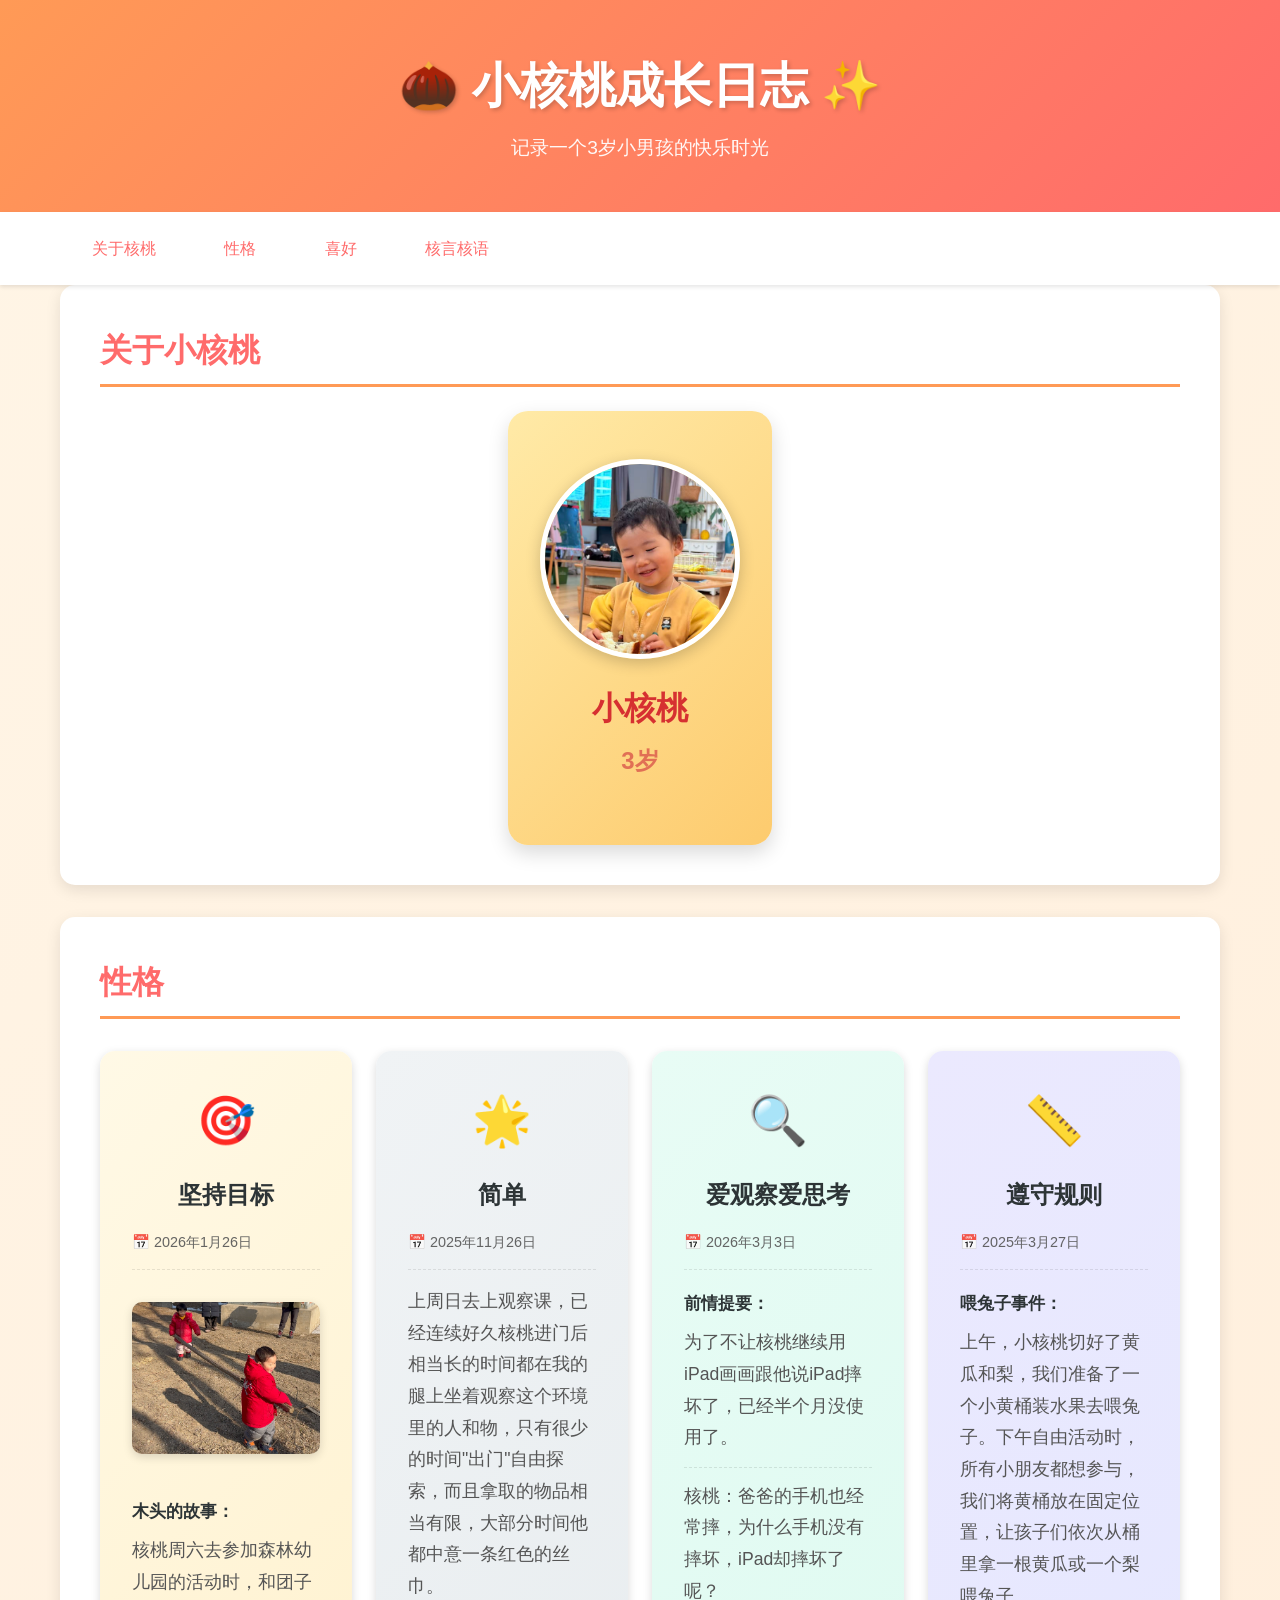
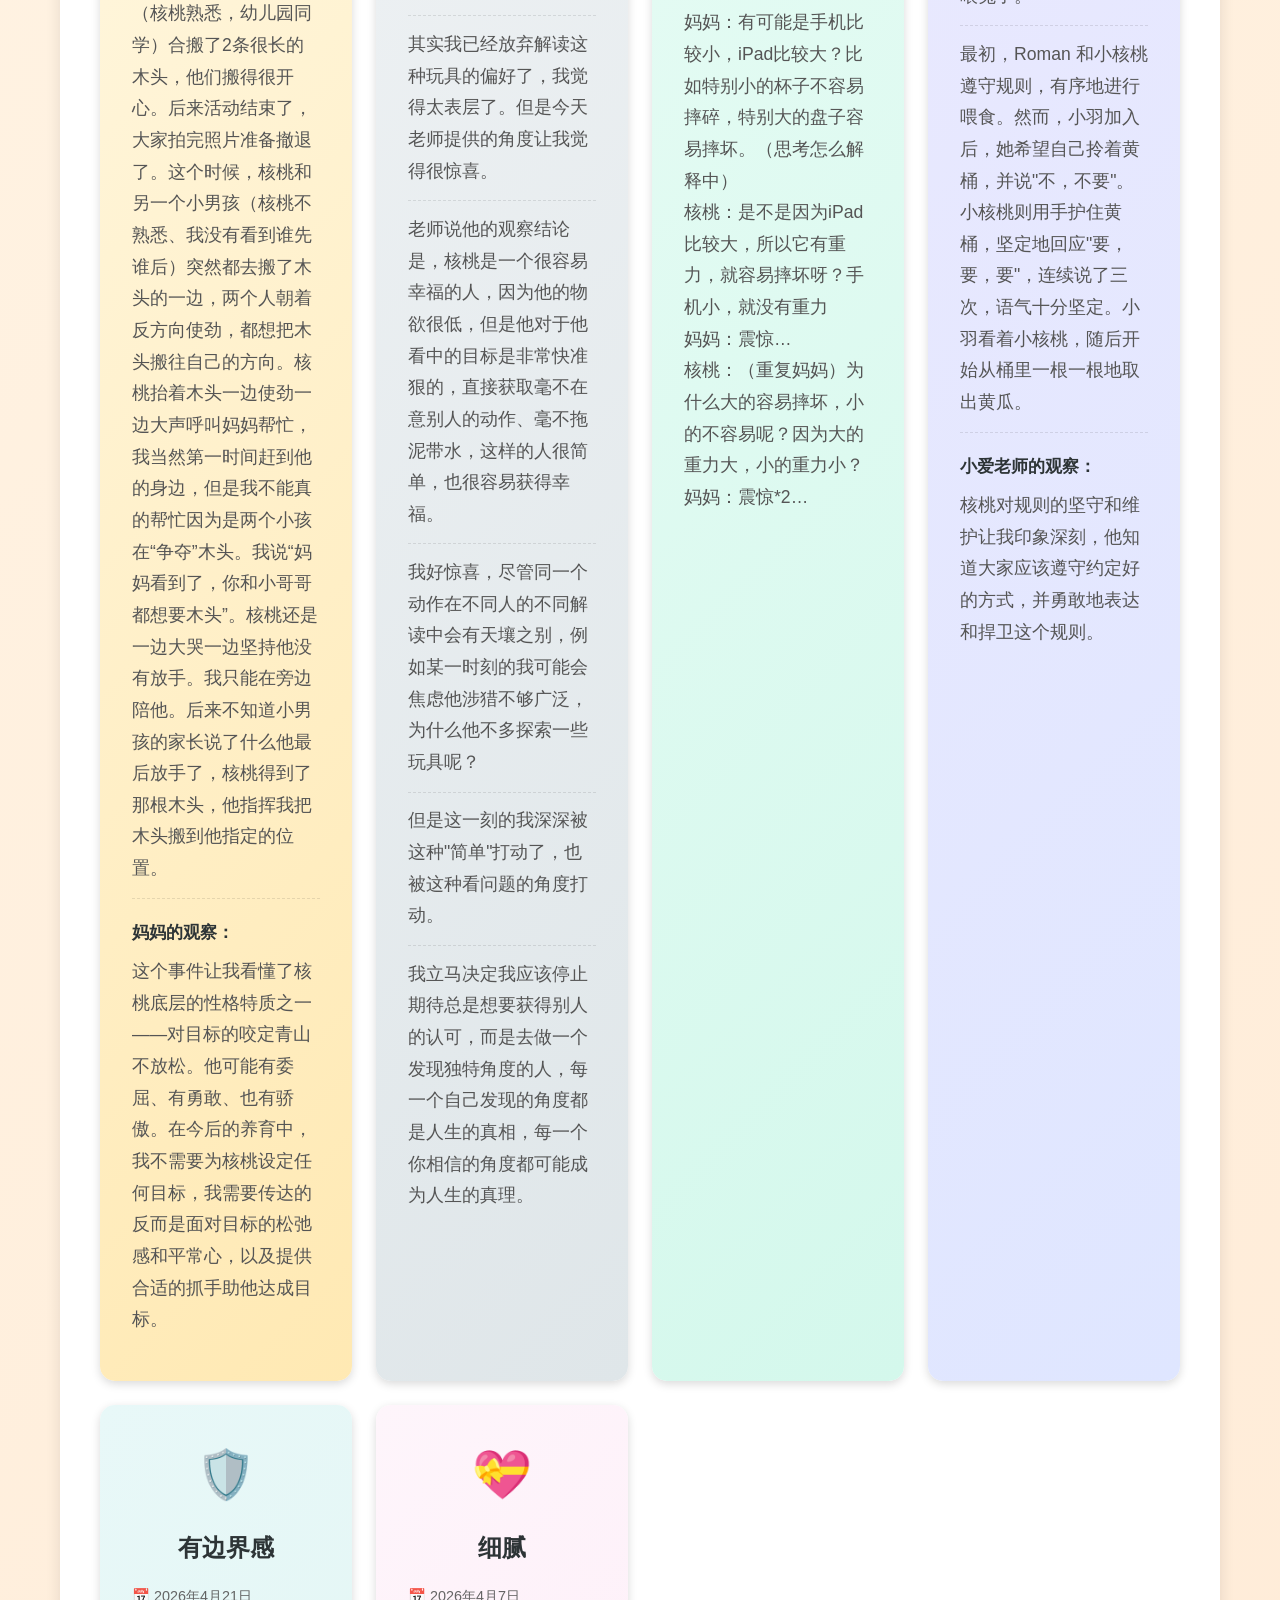
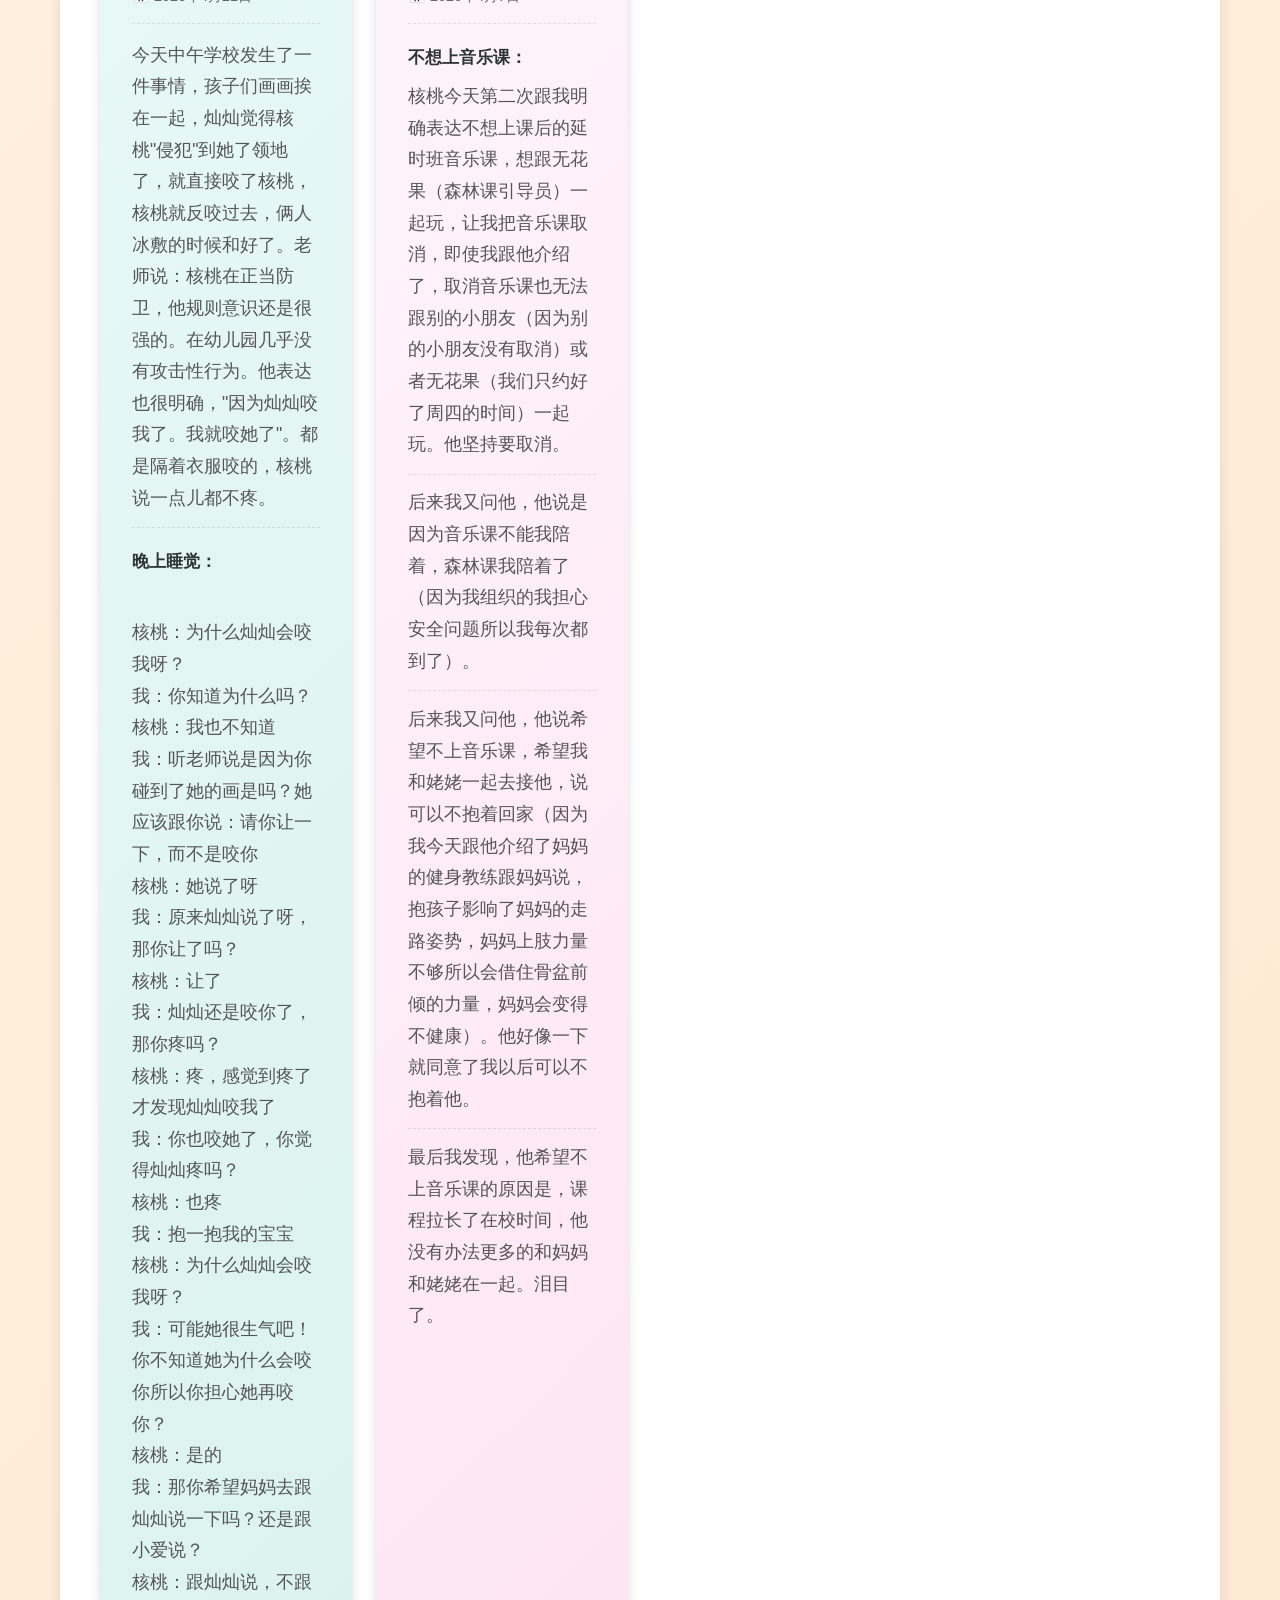
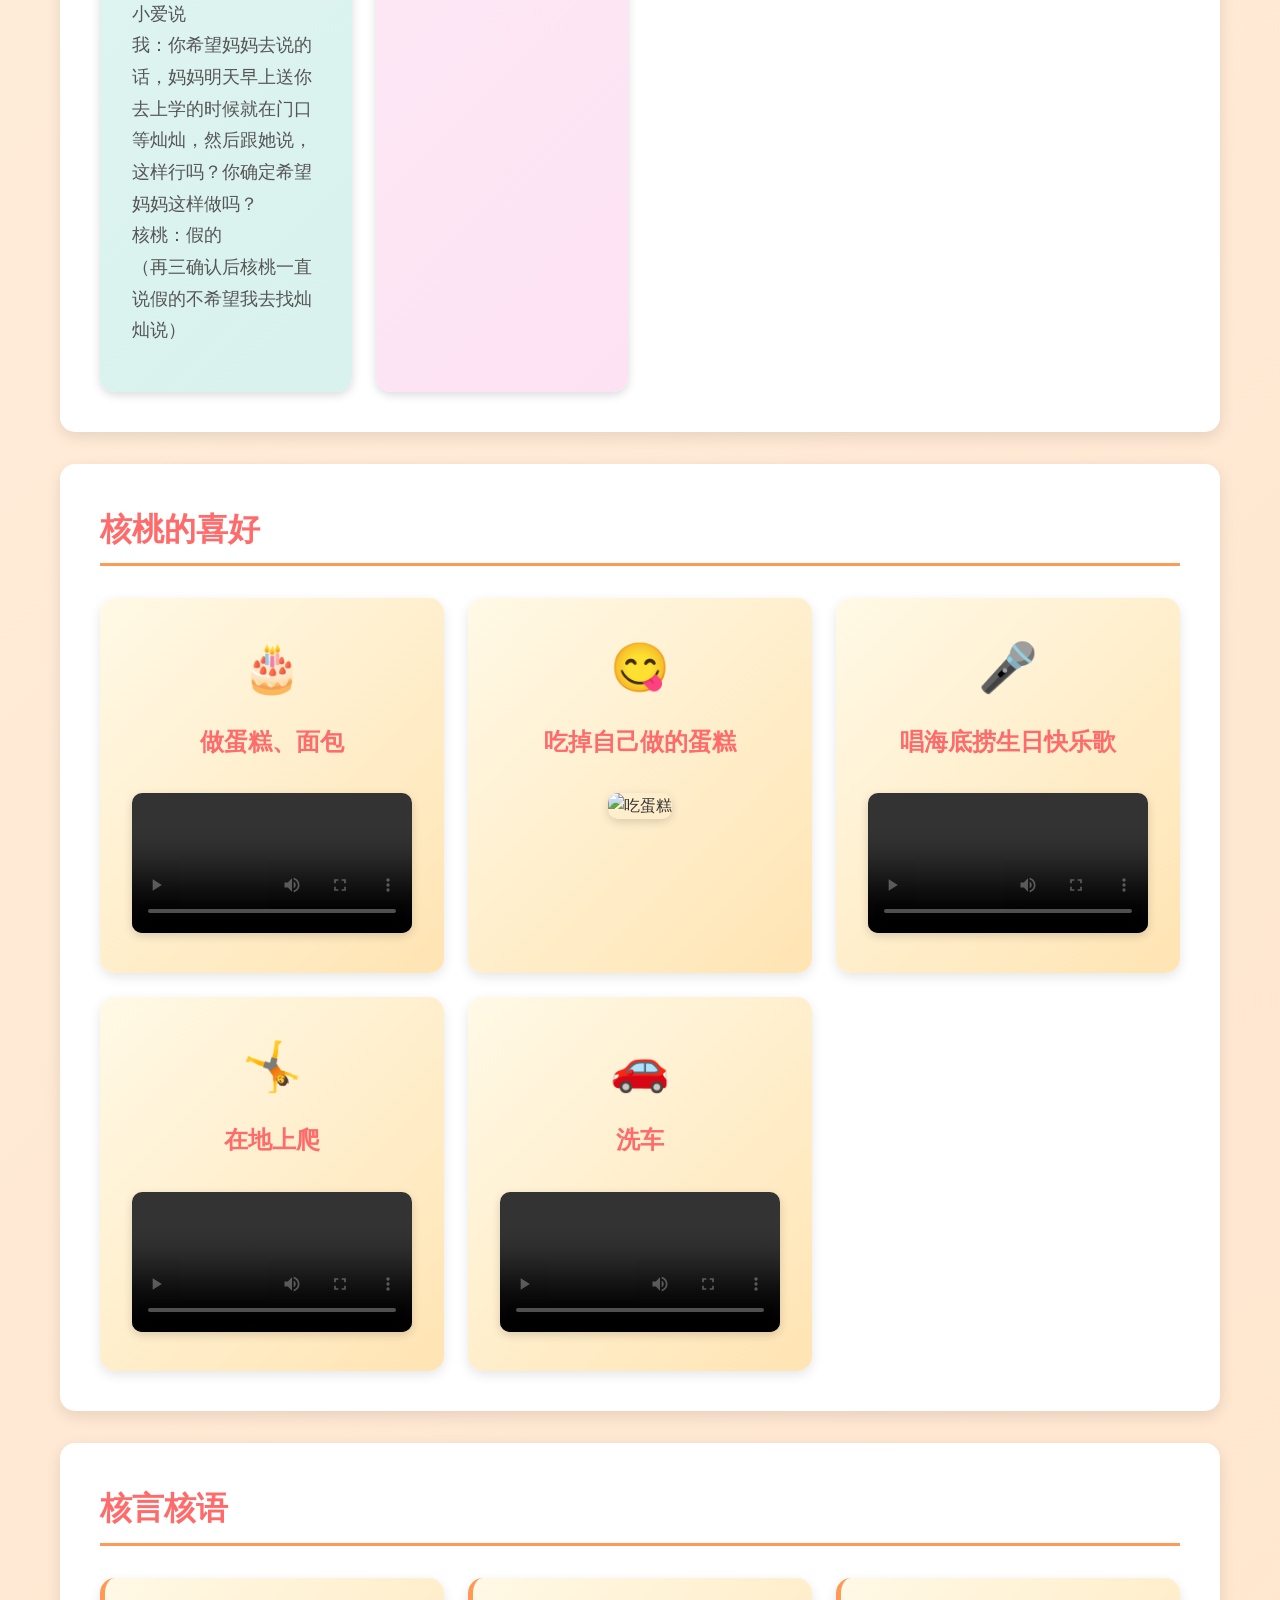
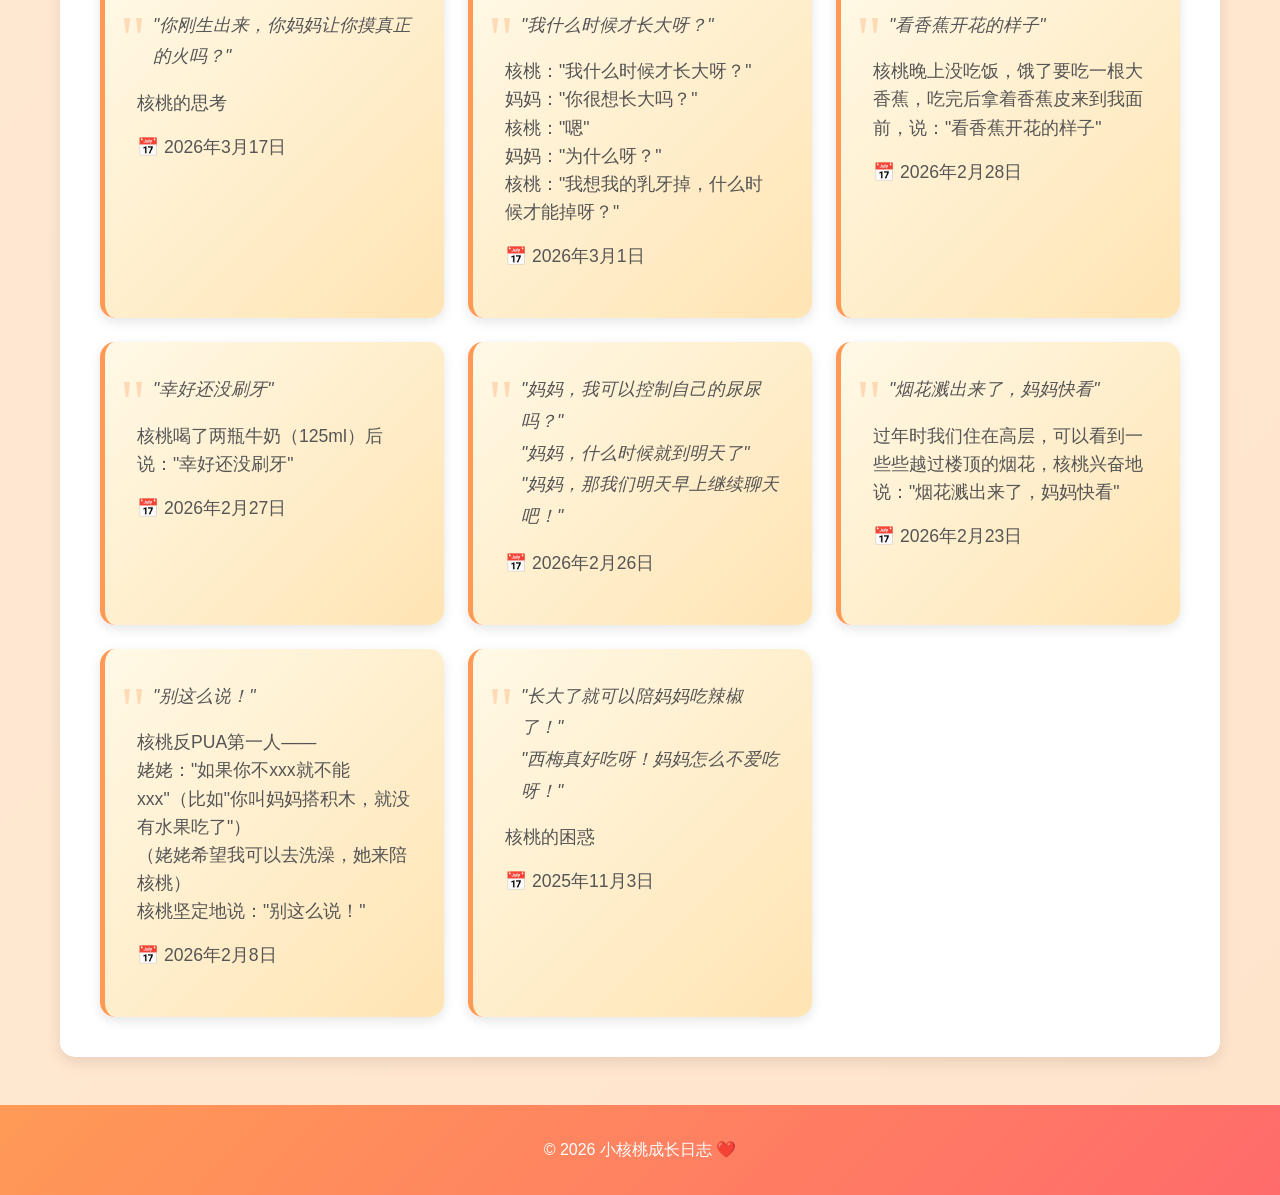
==== index.html @ 4199c045 "Revert "update" This reverts commit 2a41597402c0b8335af28298130d7ca4b95fa1ff." ====
<!DOCTYPE html>
<html lang="zh-CN">
<head>
    <meta charset="UTF-8">
    <meta name="viewport" content="width=device-width, initial-scale=1.0">
    <title>小核桃成长日志</title>
    <link rel="stylesheet" href="style.css">
</head>
<body>
    <header>
        <div class="container">
            <h1>🌰 小核桃成长日志 ✨</h1>
            <p class="subtitle">记录一个3岁小男孩的快乐时光</p>
        </div>
    </header>

    <nav>
        <div class="container">
            <a href="#intro">关于核桃</a>
            <a href="#personality">性格</a>
            <a href="#preferences">喜好</a>
            <a href="#quotes">核言核语</a>
        </div>
    </nav>

    <main class="container">
        <section id="intro" class="section">
            <h2>关于小核桃</h2>
            <div class="intro-content">
                <div class="profile-card">
                    <img src="image/relax.jpg" alt="小核桃" class="profile-photo">
                    <h3>小核桃</h3>
                    <p class="age">3岁</p>
                    <p class="description"><!-- 在这里添加小核桃的介绍 --></p>
                </div>
            </div>
        </section>

        <section id="personality" class="section">
            <h2>性格</h2>
            <div class="grid">
                <div class="card card-goal">
                    <div class="card-icon">🎯</div>
                    <h3>坚持目标</h3>
                    <p class="date">📅 2026年1月26日</p>
                    <img src="image/moving_wood.jpg" alt="搬木头" class="card-photo">
                    <p><strong>木头的故事：</strong>核桃周六去参加森林幼儿园的活动时，和团子（核桃熟悉，幼儿园同学）合搬了2条很长的木头，他们搬得很开心。后来活动结束了，大家拍完照片准备撤退了。这个时候，核桃和另一个小男孩（核桃不熟悉、我没有看到谁先谁后）突然都去搬了木头的一边，两个人朝着反方向使劲，都想把木头搬往自己的方向。核桃抬着木头一边使劲一边大声呼叫妈妈帮忙，我当然第一时间赶到他的身边，但是我不能真的帮忙因为是两个小孩在“争夺”木头。我说“妈妈看到了，你和小哥哥都想要木头”。核桃还是一边大哭一边坚持他没有放手。我只能在旁边陪他。后来不知道小男孩的家长说了什么他最后放手了，核桃得到了那根木头，他指挥我把木头搬到他指定的位置。</p>
                    <p><strong>妈妈的观察：</strong>这个事件让我看懂了核桃底层的性格特质之一——对目标的咬定青山不放松。他可能有委屈、有勇敢、也有骄傲。在今后的养育中，我不需要为核桃设定任何目标，我需要传达的反而是面对目标的松弛感和平常心，以及提供合适的抓手助他达成目标。</p>
                </div>
                <div class="card card-simple">
                    <div class="card-icon">🌟</div>
                    <h3>简单</h3>
                    <p class="date">📅 2025年11月26日</p>
                    <p>上周日去上观察课，已经连续好久核桃进门后相当长的时间都在我的腿上坐着观察这个环境里的人和物，只有很少的时间"出门"自由探索，而且拿取的物品相当有限，大部分时间他都中意一条红色的丝巾。</p>
                    <p>其实我已经放弃解读这种玩具的偏好了，我觉得太表层了。但是今天老师提供的角度让我觉得很惊喜。</p>
                    <p>老师说他的观察结论是，核桃是一个很容易幸福的人，因为他的物欲很低，但是他对于他看中的目标是非常快准狠的，直接获取毫不在意别人的动作、毫不拖泥带水，这样的人很简单，也很容易获得幸福。</p>
                    <p>我好惊喜，尽管同一个动作在不同人的不同解读中会有天壤之别，例如某一时刻的我可能会焦虑他涉猎不够广泛，为什么他不多探索一些玩具呢？</p>
                    <p>但是这一刻的我深深被这种"简单"打动了，也被这种看问题的角度打动。</p>
                    <p>我立马决定我应该停止期待总是想要获得别人的认可，而是去做一个发现独特角度的人，每一个自己发现的角度都是人生的真相，每一个你相信的角度都可能成为人生的真理。</p>
                </div>
                <div class="card card-observe">
                    <div class="card-icon">🔍</div>
                    <h3>爱观察爱思考</h3>
                    <p class="date">📅 2026年3月3日</p>
                    <p><strong>前情提要：</strong>为了不让核桃继续用iPad画画跟他说iPad摔坏了，已经半个月没使用了。</p>
                    <p>核桃：爸爸的手机也经常摔，为什么手机没有摔坏，iPad却摔坏了呢？<br>
                    妈妈：有可能是手机比较小，iPad比较大？比如特别小的杯子不容易摔碎，特别大的盘子容易摔坏。（思考怎么解释中）<br>
                    核桃：是不是因为iPad比较大，所以它有重力，就容易摔坏呀？手机小，就没有重力<br>
                    妈妈：震惊…<br>
                    核桃：（重复妈妈）为什么大的容易摔坏，小的不容易呢？因为大的重力大，小的重力小？<br>
                    妈妈：震惊*2…</p>
                </div>
                <div class="card card-rules">
                    <div class="card-icon">📏</div>
                    <h3>遵守规则</h3>
                    <p class="date">📅 2025年3月27日</p>
                    <p><strong>喂兔子事件：</strong>上午，小核桃切好了黄瓜和梨，我们准备了一个小黄桶装水果去喂兔子。下午自由活动时，所有小朋友都想参与，我们将黄桶放在固定位置，让孩子们依次从桶里拿一根黄瓜或一个梨喂兔子。</p>
                    <p>最初，Roman 和小核桃遵守规则，有序地进行喂食。然而，小羽加入后，她希望自己拎着黄桶，并说"不，不要"。小核桃则用手护住黄桶，坚定地回应"要，要，要"，连续说了三次，语气十分坚定。小羽看着小核桃，随后开始从桶里一根一根地取出黄瓜。</p>
                    <p><strong>小爱老师的观察：</strong>核桃对规则的坚守和维护让我印象深刻，他知道大家应该遵守约定好的方式，并勇敢地表达和捍卫这个规则。</p>
                </div>
                <div class="card card-boundary">
                    <div class="card-icon">🛡️</div>
                    <h3>有边界感</h3>
                    <p class="date">📅 2026年4月21日</p>
                    <p>今天中午学校发生了一件事情，孩子们画画挨在一起，灿灿觉得核桃"侵犯"到她了领地了，就直接咬了核桃，核桃就反咬过去，俩人冰敷的时候和好了。老师说：核桃在正当防卫，他规则意识还是很强的。在幼儿园几乎没有攻击性行为。他表达也很明确，"因为灿灿咬我了。我就咬她了"。都是隔着衣服咬的，核桃说一点儿都不疼。</p>
                    <p><strong>晚上睡觉：</strong><br>
                    核桃：为什么灿灿会咬我呀？<br>
                    我：你知道为什么吗？<br>
                    核桃：我也不知道<br>
                    我：听老师说是因为你碰到了她的画是吗？她应该跟你说：请你让一下，而不是咬你<br>
                    核桃：她说了呀<br>
                    我：原来灿灿说了呀，那你让了吗？<br>
                    核桃：让了<br>
                    我：灿灿还是咬你了，那你疼吗？<br>
                    核桃：疼，感觉到疼了才发现灿灿咬我了<br>
                    我：你也咬她了，你觉得灿灿疼吗？<br>
                    核桃：也疼<br>
                    我：抱一抱我的宝宝<br>
                    核桃：为什么灿灿会咬我呀？<br>
                    我：可能她很生气吧！你不知道她为什么会咬你所以你担心她再咬你？<br>
                    核桃：是的<br>
                    我：那你希望妈妈去跟灿灿说一下吗？还是跟小爱说？<br>
                    核桃：跟灿灿说，不跟小爱说<br>
                    我：你希望妈妈去说的话，妈妈明天早上送你去上学的时候就在门口等灿灿，然后跟她说，这样行吗？你确定希望妈妈这样做吗？<br>
                    核桃：假的<br>
                    （再三确认后核桃一直说假的不希望我去找灿灿说）</p>
                </div>
                <div class="card card-delicate">
                    <div class="card-icon">💝</div>
                    <h3>细腻</h3>
                    <p class="date">📅 2026年4月7日</p>
                    <p><strong>不想上音乐课：</strong>核桃今天第二次跟我明确表达不想上课后的延时班音乐课，想跟无花果（森林课引导员）一起玩，让我把音乐课取消，即使我跟他介绍了，取消音乐课也无法跟别的小朋友（因为别的小朋友没有取消）或者无花果（我们只约好了周四的时间）一起玩。他坚持要取消。</p>
                    <p>后来我又问他，他说是因为音乐课不能我陪着，森林课我陪着了（因为我组织的我担心安全问题所以我每次都到了）。</p>
                    <p>后来我又问他，他说希望不上音乐课，希望我和姥姥一起去接他，说可以不抱着回家（因为我今天跟他介绍了妈妈的健身教练跟妈妈说，抱孩子影响了妈妈的走路姿势，妈妈上肢力量不够所以会借住骨盆前倾的力量，妈妈会变得不健康）。他好像一下就同意了我以后可以不抱着他。</p>
                    <p>最后我发现，他希望不上音乐课的原因是，课程拉长了在校时间，他没有办法更多的和妈妈和姥姥在一起。泪目了。</p>
                </div>
                <!-- 在这里继续添加更多性格特质卡片 -->
            </div>
        </section>

        <section id="preferences" class="section">
            <h2>核桃的喜好</h2>
            <div class="preferences-grid">
                <div class="preference-card">
                    <div class="preference-icon">🎂</div>
                    <h3>做蛋糕、面包</h3>
                    <video controls class="preference-video">
                        <source src="image/cake_2.mp4" type="video/mp4">
                        您的浏览器不支持视频播放。
                    </video>
                </div>
                <div class="preference-card">
                    <div class="preference-icon">😋</div>
                    <h3>吃掉自己做的蛋糕</h3>
                    <img src="image/cake_1.jpg" alt="吃蛋糕" class="preference-image">
                </div>
                <div class="preference-card">
                    <div class="preference-icon">🎤</div>
                    <h3>唱海底捞生日快乐歌</h3>
                    <video controls class="preference-video">
                        <source src="image/sing.mp4" type="video/mp4">
                        您的浏览器不支持视频播放。
                    </video>
                </div>
                <div class="preference-card">
                    <div class="preference-icon">🤸</div>
                    <h3>在地上爬</h3>
                    <video controls class="preference-video">
                        <source src="image/pa.mp4" type="video/mp4">
                        您的浏览器不支持视频播放。
                    </video>
                </div>
                <div class="preference-card">
                    <div class="preference-icon">🚗</div>
                    <h3>洗车</h3>
                    <video controls class="preference-video">
                        <source src="image/wash_car.mp4" type="video/mp4">
                        您的浏览器不支持视频播放。
                    </video>
                </div>
                <!-- 在这里继续添加更多喜好 -->
            </div>
        </section>

        <section id="quotes" class="section">
            <h2>核言核语</h2>
            <div class="quotes-container">
                <div class="quote-card">
                    <p class="quote-text">"你刚生出来，你妈妈让你摸真正的火吗？"</p>
                    <p class="quote-context">核桃的思考</p>
                    <p class="quote-date">📅 2026年3月17日</p>
                </div>
                <div class="quote-card">
                    <p class="quote-text">"我什么时候才长大呀？"</p>
                    <p class="quote-context">
                    核桃："我什么时候才长大呀？"<br>
                    妈妈："你很想长大吗？"<br>
                    核桃："嗯"<br>
                    妈妈："为什么呀？"<br>
                    核桃："我想我的乳牙掉，什么时候才能掉呀？"</p>
                    <p class="quote-date">📅 2026年3月1日</p>
                </div>
                <div class="quote-card">
                    <p class="quote-text">"看香蕉开花的样子"</p>
                    <p class="quote-context">核桃晚上没吃饭，饿了要吃一根大香蕉，吃完后拿着香蕉皮来到我面前，说："看香蕉开花的样子"</p>
                    <p class="quote-date">📅 2026年2月28日</p>
                </div>
                <div class="quote-card">
                    <p class="quote-text">"幸好还没刷牙"</p>
                    <p class="quote-context">核桃喝了两瓶牛奶（125ml）后说："幸好还没刷牙"</p>
                    <p class="quote-date">📅 2026年2月27日</p>
                </div>
                <div class="quote-card">
                    <p class="quote-text">"妈妈，我可以控制自己的尿尿吗？"<br>
                    "妈妈，什么时候就到明天了"<br>
                    "妈妈，那我们明天早上继续聊天吧！"</p>
                    <p class="quote-date">📅 2026年2月26日</p>
                </div>
                <div class="quote-card">
                    <p class="quote-text">"烟花溅出来了，妈妈快看"</p>
                    <p class="quote-context">过年时我们住在高层，可以看到一些些越过楼顶的烟花，核桃兴奋地说："烟花溅出来了，妈妈快看"</p>
                    <p class="quote-date">📅 2026年2月23日</p>
                </div>
                <div class="quote-card">
                    <p class="quote-text">"别这么说！"</p>
                    <p class="quote-context">核桃反PUA第一人——<br>
                    姥姥："如果你不xxx就不能xxx"（比如"你叫妈妈搭积木，就没有水果吃了"）<br>
                    （姥姥希望我可以去洗澡，她来陪核桃）<br>
                    核桃坚定地说："别这么说！"</p>
                    <p class="quote-date">📅 2026年2月8日</p>
                </div>
                <div class="quote-card">
                    <p class="quote-text">"长大了就可以陪妈妈吃辣椒了！"<br>
                    "西梅真好吃呀！妈妈怎么不爱吃呀！"</p>
                    <p class="quote-context">核桃的困惑</p>
                    <p class="quote-date">📅 2025年11月3日</p>
                </div>
                <!-- 在这里继续添加更多语录 -->
            </div>
        </section>
    </main>

    <footer>
        <div class="container">
            <p>&copy; 2026 小核桃成长日志 ❤️</p>
        </div>
    </footer>
</body>
</html>
---- style.css ----
* {
    margin: 0;
    padding: 0;
    box-sizing: border-box;
}

body {
    font-family: 'Segoe UI', Tahoma, Geneva, Verdana, sans-serif, 'Microsoft YaHei', 'SimHei';
    line-height: 1.6;
    color: #333;
    background: linear-gradient(135deg, #fff5e6 0%, #ffe4cc 100%);
    min-height: 100vh;
}

.container {
    max-width: 1200px;
    margin: 0 auto;
    padding: 0 20px;
}

/* Header */
header {
    background: linear-gradient(135deg, #ff9a56 0%, #ff6b6b 100%);
    color: white;
    padding: 3rem 0;
    text-align: center;
    box-shadow: 0 4px 6px rgba(0, 0, 0, 0.1);
}

header h1 {
    font-size: 3rem;
    margin-bottom: 0.5rem;
    text-shadow: 2px 2px 4px rgba(0, 0, 0, 0.2);
}

.subtitle {
    font-size: 1.2rem;
    opacity: 0.95;
}

/* Navigation */
nav {
    background: white;
    padding: 1rem 0;
    box-shadow: 0 2px 4px rgba(0, 0, 0, 0.1);
    position: sticky;
    top: 0;
    z-index: 100;
}

nav a {
    color: #ff6b6b;
    text-decoration: none;
    padding: 0.5rem 1.5rem;
    margin: 0 0.5rem;
    border-radius: 20px;
    transition: all 0.3s ease;
    display: inline-block;
    font-weight: 500;
}

nav a:hover {
    background: #ff6b6b;
    color: white;
    transform: translateY(-2px);
}

/* Main Content */
main {
    margin: 3rem auto;
}

.section {
    background: white;
    padding: 2.5rem;
    margin-bottom: 2rem;
    border-radius: 15px;
    box-shadow: 0 5px 15px rgba(0, 0, 0, 0.1);
    animation: fadeIn 0.6s ease-in;
}

@keyframes fadeIn {
    from {
        opacity: 0;
        transform: translateY(20px);
    }
    to {
        opacity: 1;
        transform: translateY(0);
    }
}

.section h2 {
    color: #ff6b6b;
    font-size: 2rem;
    margin-bottom: 1.5rem;
    padding-bottom: 0.5rem;
    border-bottom: 3px solid #ff9a56;
}

.section p {
    font-size: 1.1rem;
    margin-bottom: 1rem;
    color: #555;
}

/* Profile Card */
.intro-content {
    display: flex;
    justify-content: center;
    margin-top: 1rem;
}

.profile-card {
    background: linear-gradient(135deg, #ffeaa7 0%, #fdcb6e 100%);
    padding: 3rem 2rem;
    border-radius: 20px;
    text-align: center;
    max-width: 500px;
    box-shadow: 0 8px 20px rgba(0, 0, 0, 0.15);
}

.profile-photo {
    width: 200px;
    height: 200px;
    border-radius: 50%;
    object-fit: cover;
    margin: 0 auto 1.5rem;
    display: block;
    border: 5px solid white;
    box-shadow: 0 4px 15px rgba(0, 0, 0, 0.2);
}

.profile-emoji {
    font-size: 5rem;
    margin-bottom: 1rem;
    animation: bounce 2s infinite;
}

@keyframes bounce {
    0%, 100% { transform: translateY(0); }
    50% { transform: translateY(-10px); }
}

.profile-card h3 {
    font-size: 2rem;
    color: #d63031;
    margin-bottom: 0.5rem;
}

.profile-card .age {
    font-size: 1.5rem;
    color: #e17055;
    font-weight: bold;
    margin-bottom: 1rem;
}

.profile-card .description {
    color: #2d3436;
    font-size: 1.1rem;
    line-height: 1.8;
}

/* Grid Layout */
.grid {
    display: grid;
    grid-template-columns: repeat(auto-fit, minmax(250px, 1fr));
    gap: 1.5rem;
    margin-top: 2rem;
}

.card {
    color: #2d3436;
    padding: 2rem;
    border-radius: 15px;
    transition: transform 0.3s ease, box-shadow 0.3s ease;
    box-shadow: 0 3px 10px rgba(0, 0, 0, 0.15);
    text-align: center;
}

/* 不同特质的淡色背景 */
.card-goal {
    background: linear-gradient(135deg, #fff9e6 0%, #ffe9b3 100%);
}

.card-simple {
    background: linear-gradient(135deg, #f0f3f5 0%, #dfe6e9 100%);
}

.card-delicate {
    background: linear-gradient(135deg, #fef5fb 0%, #fde2f3 100%);
}

.card-rules {
    background: linear-gradient(135deg, #ebe9fe 0%, #dfe6ff 100%);
}

.card-observe {
    background: linear-gradient(135deg, #e8fcf5 0%, #d4f8ec 100%);
}

.card-boundary {
    background: linear-gradient(135deg, #e8f8f8 0%, #d9f2ed 100%);
}

.card:hover {
    transform: translateY(-5px) scale(1.02);
    box-shadow: 0 8px 20px rgba(0, 0, 0, 0.2);
}

.card-icon {
    font-size: 3rem;
    margin-bottom: 1rem;
}

.card h3 {
    font-size: 1.5rem;
    margin-bottom: 1rem;
}

.card .date {
    font-size: 0.9rem;
    opacity: 0.9;
    margin-bottom: 1rem;
    font-weight: 500;
}

.card-photo {
    width: 100%;
    border-radius: 10px;
    margin: 1rem 0;
    box-shadow: 0 3px 10px rgba(0, 0, 0, 0.15);
}

.card p {
    margin-bottom: 0.8rem;
    line-height: 1.8;
    text-align: left;
}

.card p strong {
    display: block;
    color: #2d3436;
    font-size: 1.05rem;
    margin-top: 1.2rem;
    margin-bottom: 0.5rem;
}

.card p:first-of-type strong {
    margin-top: 0;
}

.card p:not(:last-child) {
    padding-bottom: 0.8rem;
    border-bottom: 1px dashed rgba(0, 0, 0, 0.1);
}

/* Timeline */
.timeline {
    position: relative;
    padding: 2rem 0;
}

.timeline::before {
    content: '';
    position: absolute;
    left: 30px;
    top: 0;
    bottom: 0;
    width: 4px;
    background: linear-gradient(180deg, #ff9a56 0%, #ff6b6b 100%);
    border-radius: 2px;
}

.timeline-item {
    position: relative;
    padding-left: 80px;
    margin-bottom: 3rem;
}

.timeline-marker {
    position: absolute;
    left: 0;
    width: 60px;
    height: 60px;
    background: white;
    border: 4px solid #ff9a56;
    border-radius: 50%;
    display: flex;
    align-items: center;
    justify-content: center;
    font-size: 2rem;
    box-shadow: 0 4px 10px rgba(0, 0, 0, 0.1);
}

.timeline-content {
    background: white;
    padding: 1.5rem;
    border-radius: 10px;
    box-shadow: 0 3px 10px rgba(0, 0, 0, 0.1);
    border-left: 4px solid #ff9a56;
}

.timeline-content h3 {
    color: #ff6b6b;
    margin-bottom: 0.5rem;
    font-size: 1.3rem;
}

.timeline-content p {
    color: #555;
}

/* Quotes Container */
.quotes-container {
    display: grid;
    grid-template-columns: repeat(auto-fit, minmax(300px, 1fr));
    gap: 1.5rem;
    margin-top: 2rem;
}

/* Preferences Grid */
.preferences-grid {
    display: grid;
    grid-template-columns: repeat(auto-fit, minmax(280px, 1fr));
    gap: 1.5rem;
    margin-top: 2rem;
}

.preference-card {
    background: linear-gradient(135deg, #fff9e6 0%, #ffe4b3 100%);
    padding: 2rem;
    border-radius: 15px;
    text-align: center;
    box-shadow: 0 4px 12px rgba(0, 0, 0, 0.1);
    transition: transform 0.3s ease, box-shadow 0.3s ease;
}

.preference-card:hover {
    transform: translateY(-3px);
    box-shadow: 0 6px 20px rgba(0, 0, 0, 0.15);
}

.preference-icon {
    font-size: 3rem;
    margin-bottom: 1rem;
}

.preference-card h3 {
    color: #ff6b6b;
    font-size: 1.5rem;
    margin-bottom: 1rem;
}

.preference-card p {
    color: #2d3436;
    line-height: 1.7;
    text-align: left;
}

.preference-video {
    width: 100%;
    max-width: 400px;
    height: auto;
    border-radius: 10px;
    margin-top: 1rem;
    box-shadow: 0 3px 10px rgba(0, 0, 0, 0.15);
}

.preference-image {
    width: 100%;
    max-width: 400px;
    height: auto;
    border-radius: 10px;
    margin-top: 1rem;
    box-shadow: 0 3px 10px rgba(0, 0, 0, 0.15);
}

.quote-card {
    background: linear-gradient(135deg, #fff9e6 0%, #ffe4b3 100%);
    padding: 2rem;
    border-radius: 15px;
    border-left: 5px solid #ff9a56;
    box-shadow: 0 4px 12px rgba(0, 0, 0, 0.1);
    transition: transform 0.3s ease, box-shadow 0.3s ease;
    position: relative;
}

.quote-card::before {
    content: '"';
    position: absolute;
    top: 10px;
    left: 15px;
    font-size: 4rem;
    color: #ff9a56;
    opacity: 0.3;
    font-family: Georgia, serif;
}

.quote-card:hover {
    transform: translateY(-3px);
    box-shadow: 0 6px 20px rgba(0, 0, 0, 0.15);
}

.quote-text {
    font-size: 1.15rem;
    color: #2d3436;
    font-style: italic;
    margin-bottom: 1rem;
    line-height: 1.8;
    padding-left: 1rem;
}

.quote-context {
    font-size: 0.95rem;
    color: #636e72;
    margin-bottom: 0.5rem;
    line-height: 1.6;
}

.quote-date {
    font-size: 0.85rem;
    color: #ff6b6b;
    font-weight: 500;
}

/* Moments Grid */
.moments-grid {
    display: grid;
    grid-template-columns: repeat(auto-fit, minmax(280px, 1fr));
    gap: 1.5rem;
    margin-top: 2rem;
}

.moment-card {
    background: linear-gradient(135deg, #ffeaa7 0%, #fdcb6e 100%);
    padding: 2rem;
    border-radius: 15px;
    box-shadow: 0 4px 12px rgba(0, 0, 0, 0.1);
    transition: transform 0.3s ease, box-shadow 0.3s ease;
}

.moment-card:hover {
    transform: translateY(-5px);
    box-shadow: 0 6px 20px rgba(0, 0, 0, 0.15);
}

.moment-card h3 {
    color: #d63031;
    font-size: 1.3rem;
    margin-bottom: 1rem;
}

.moment-card p {
    color: #2d3436;
    line-height: 1.7;
}

/* Message Box */
.message-box {
    background: linear-gradient(135deg, #ffeaa7 0%, #fdcb6e 100%);
    padding: 3rem;
    border-radius: 15px;
    box-shadow: 0 5px 15px rgba(0, 0, 0, 0.1);
    font-size: 1.15rem;
    line-height: 2;
}

.message-box p {
    color: #2d3436;
    margin-bottom: 1rem;
}

.signature {
    text-align: right;
    font-style: italic;
    font-weight: bold;
    color: #d63031;
    margin-top: 2rem;
}

.memories-section {
    background: linear-gradient(135deg, #fff 0%, #ffe4cc 100%);
}

/* Footer */
footer {
    background: linear-gradient(135deg, #ff9a56 0%, #ff6b6b 100%);
    color: white;
    text-align: center;
    padding: 2rem 0;
    margin-top: 3rem;
}

/* Responsive Design */
@media (max-width: 768px) {
    header h1 {
        font-size: 2rem;
    }

    nav a {
        padding: 0.5rem 1rem;
        margin: 0 0.3rem;
        font-size: 0.9rem;
    }

    .section {
        padding: 1.5rem;
    }

    .section h2 {
        font-size: 1.5rem;
    }
}
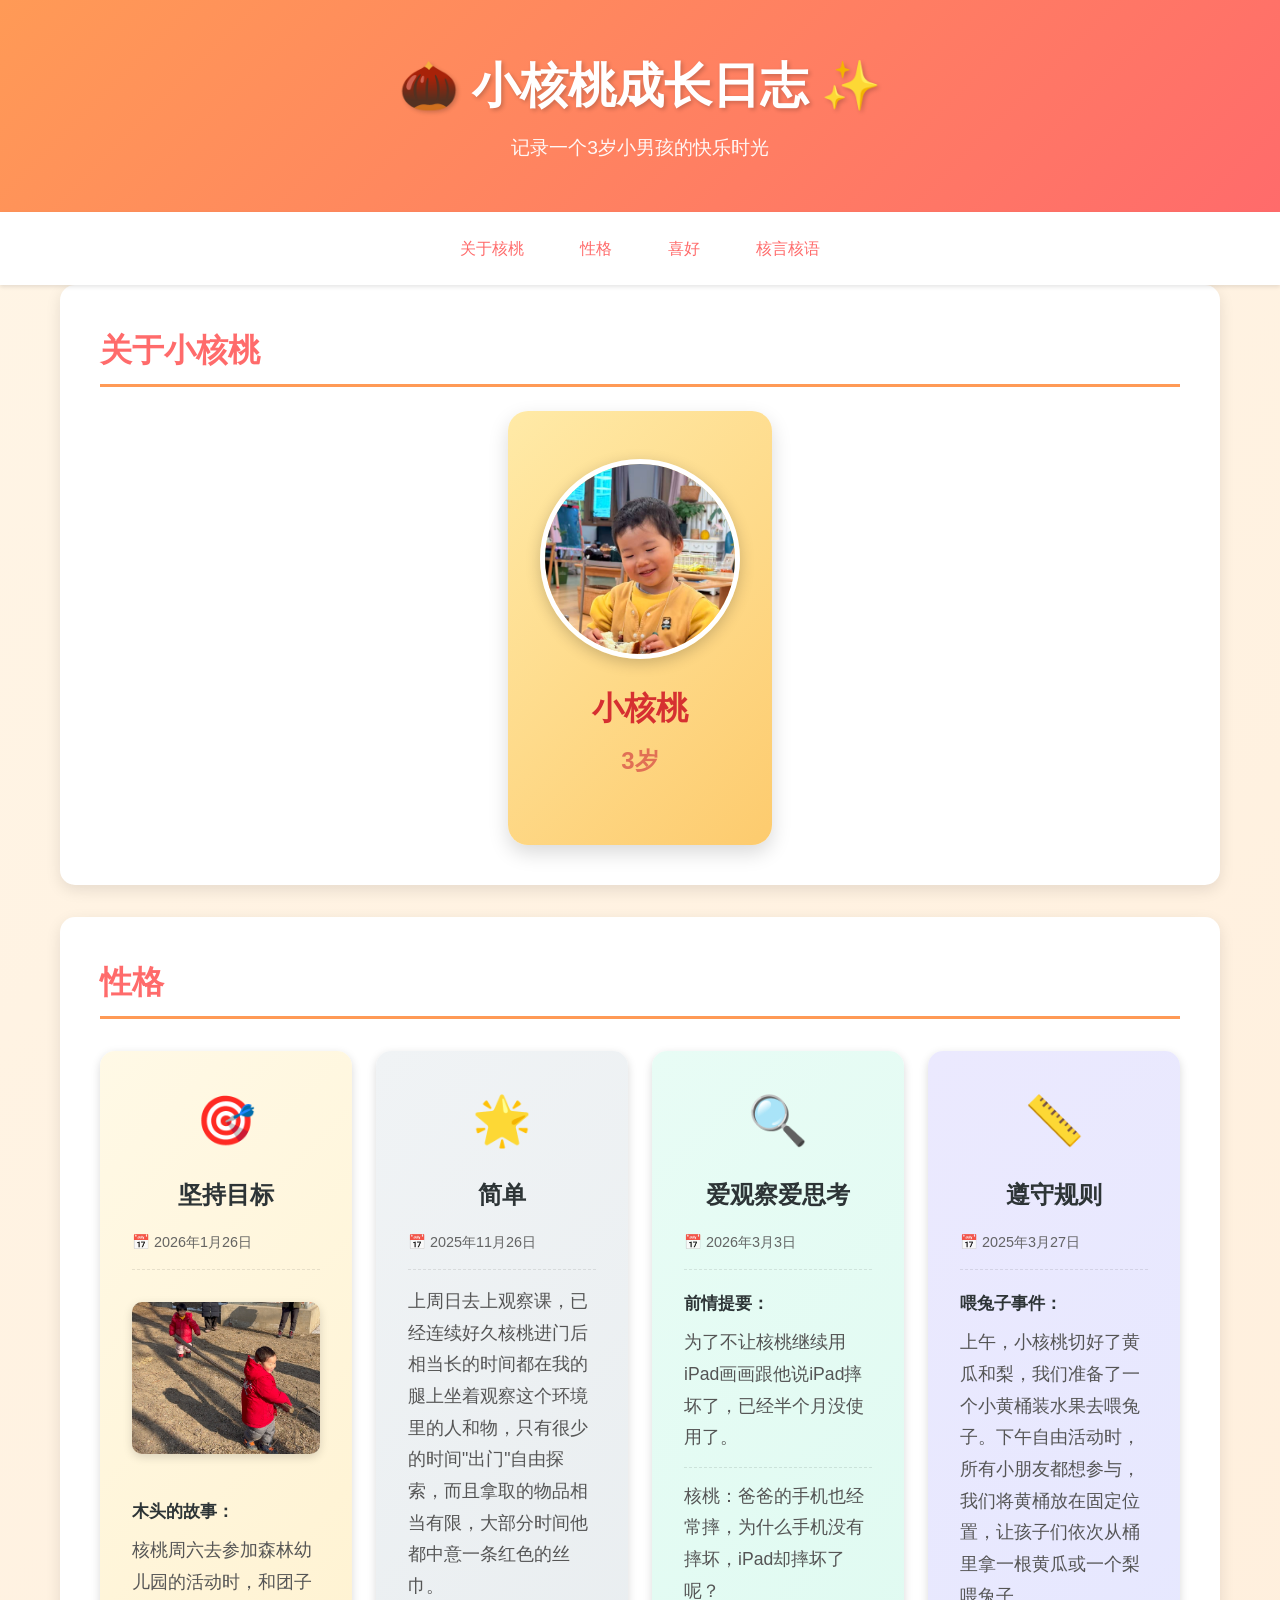
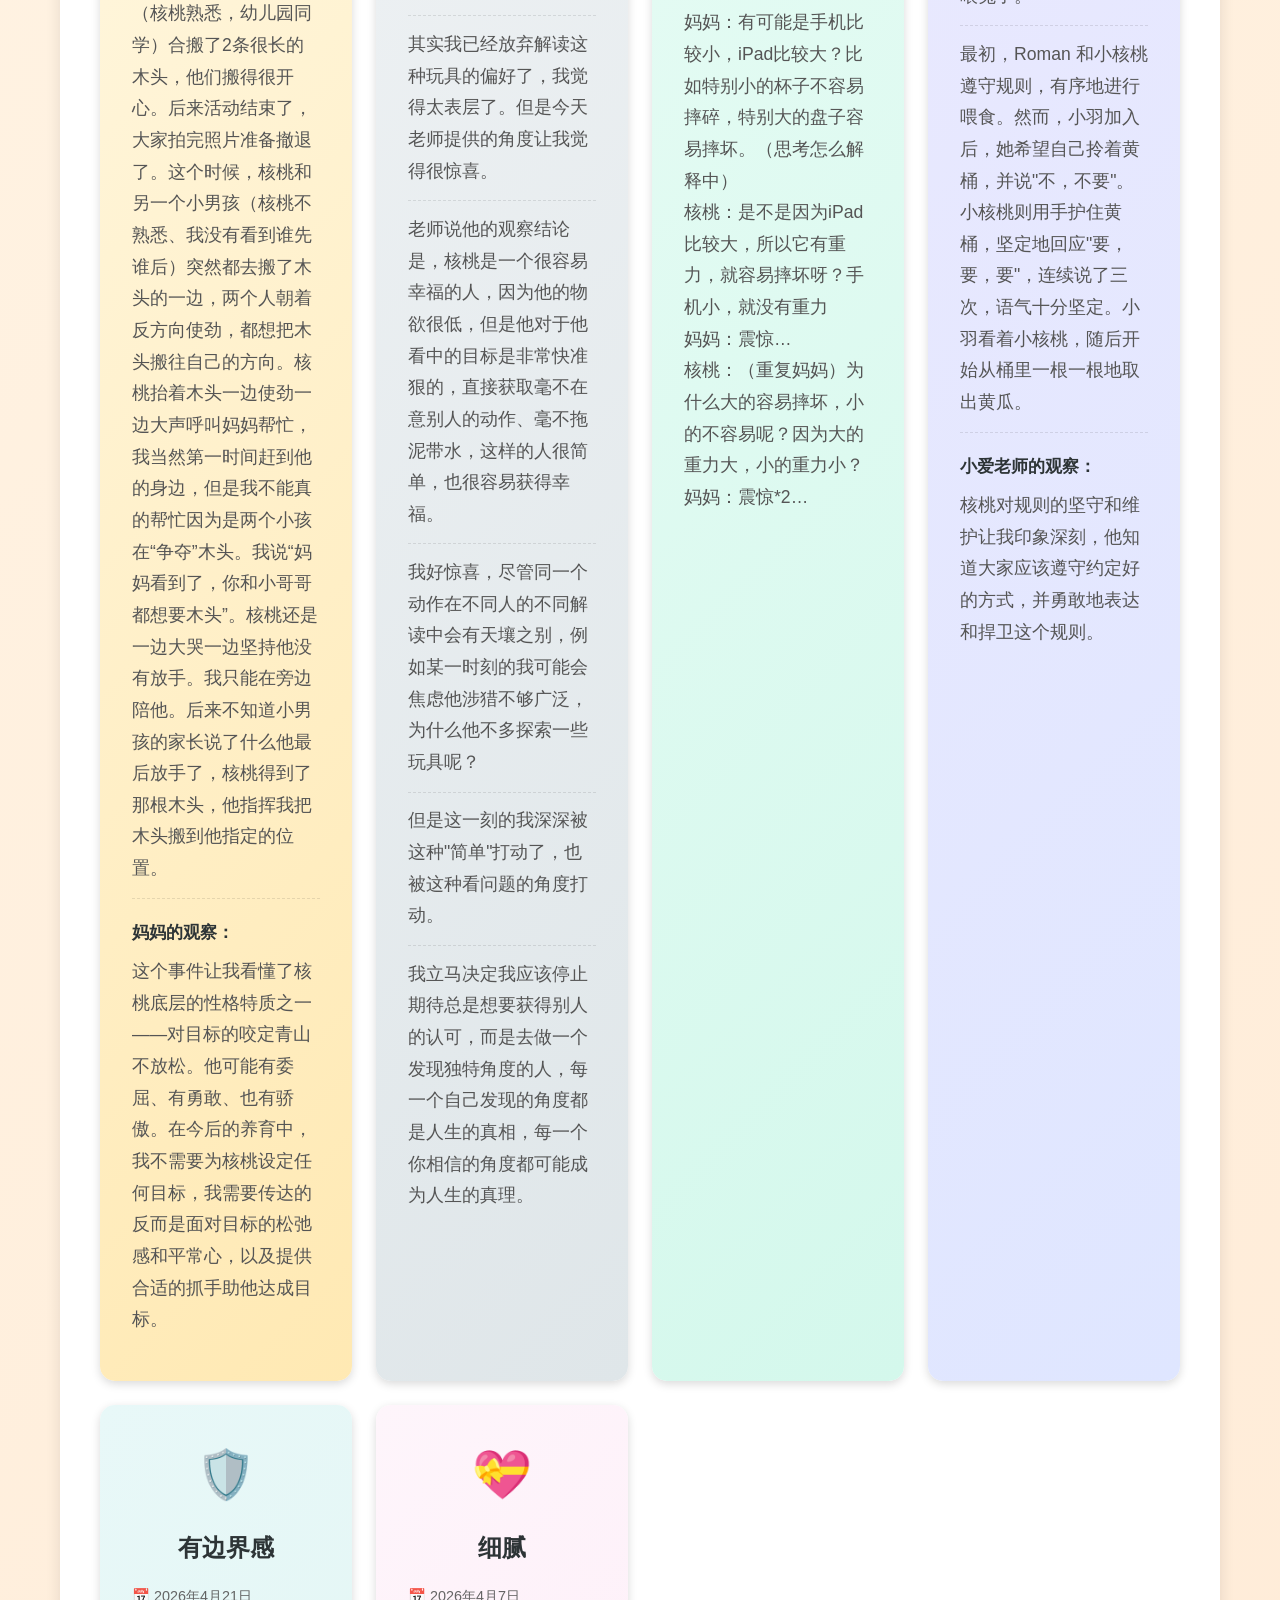
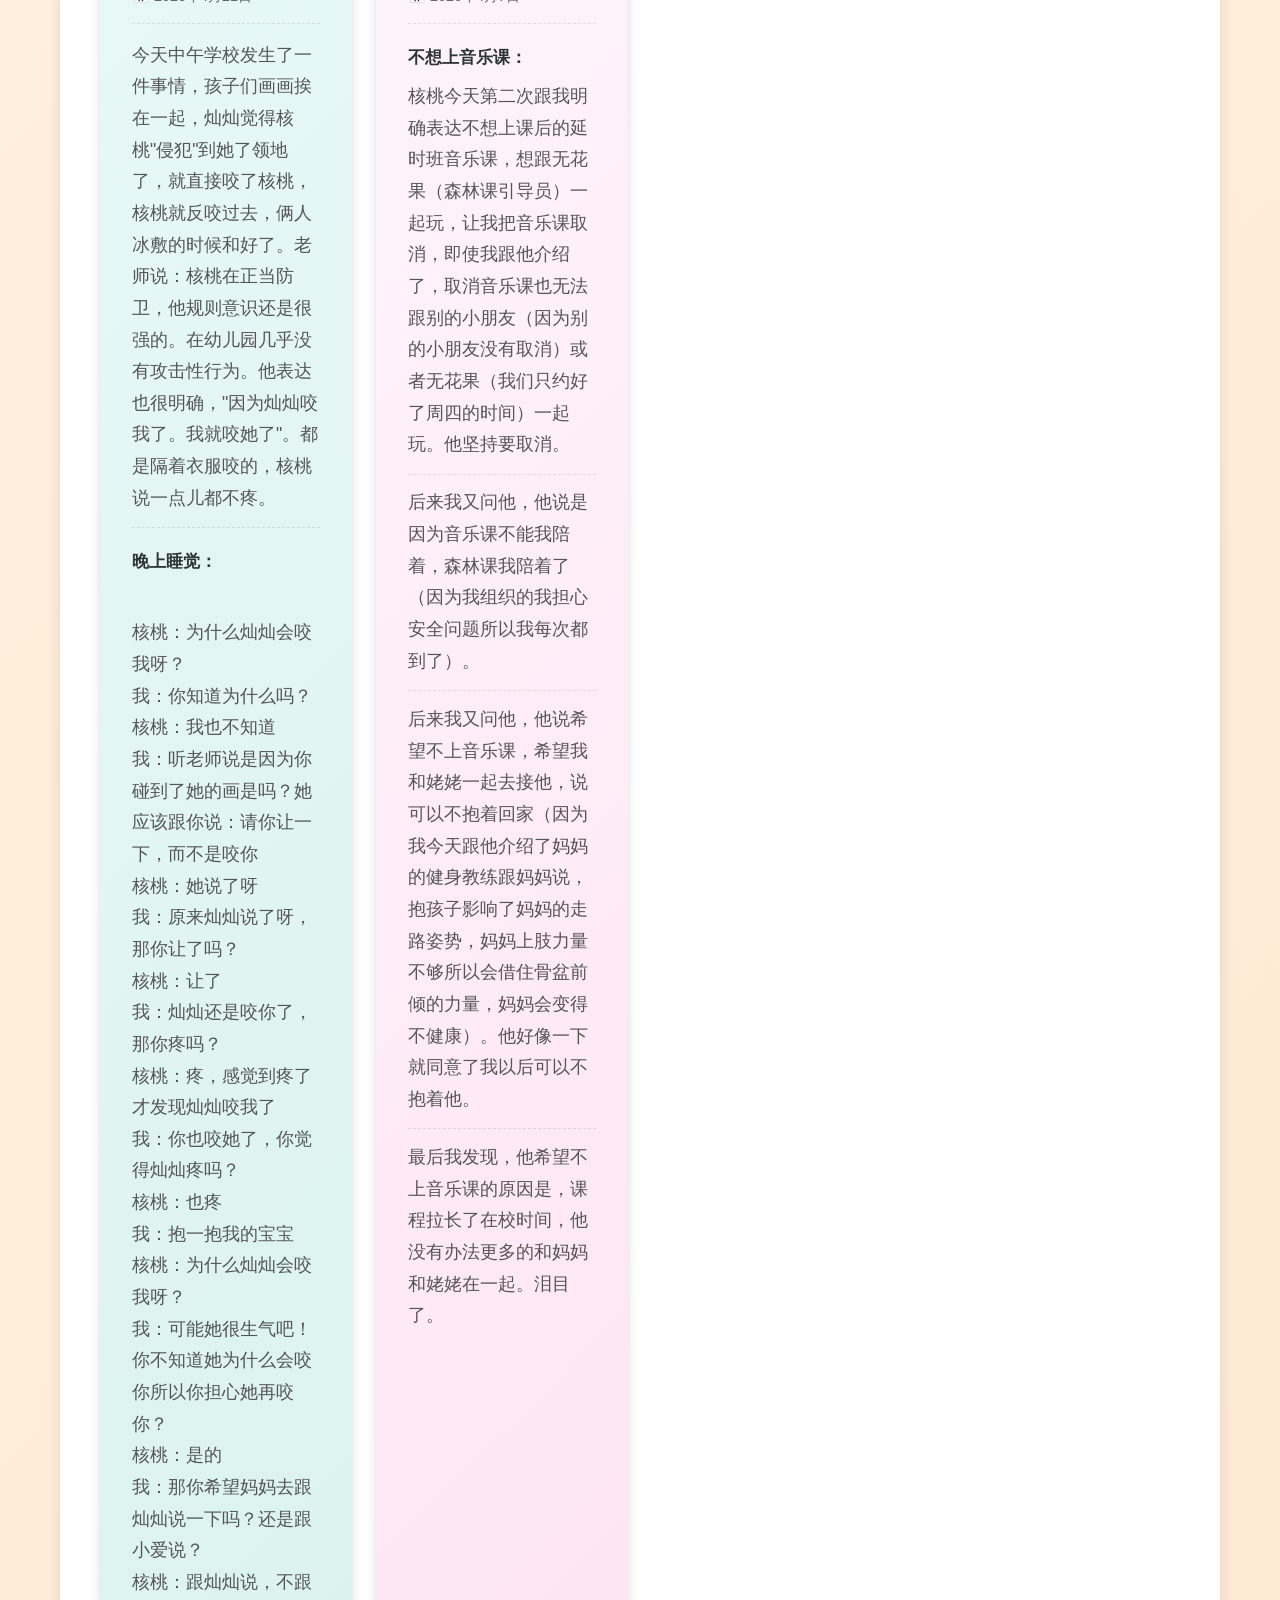
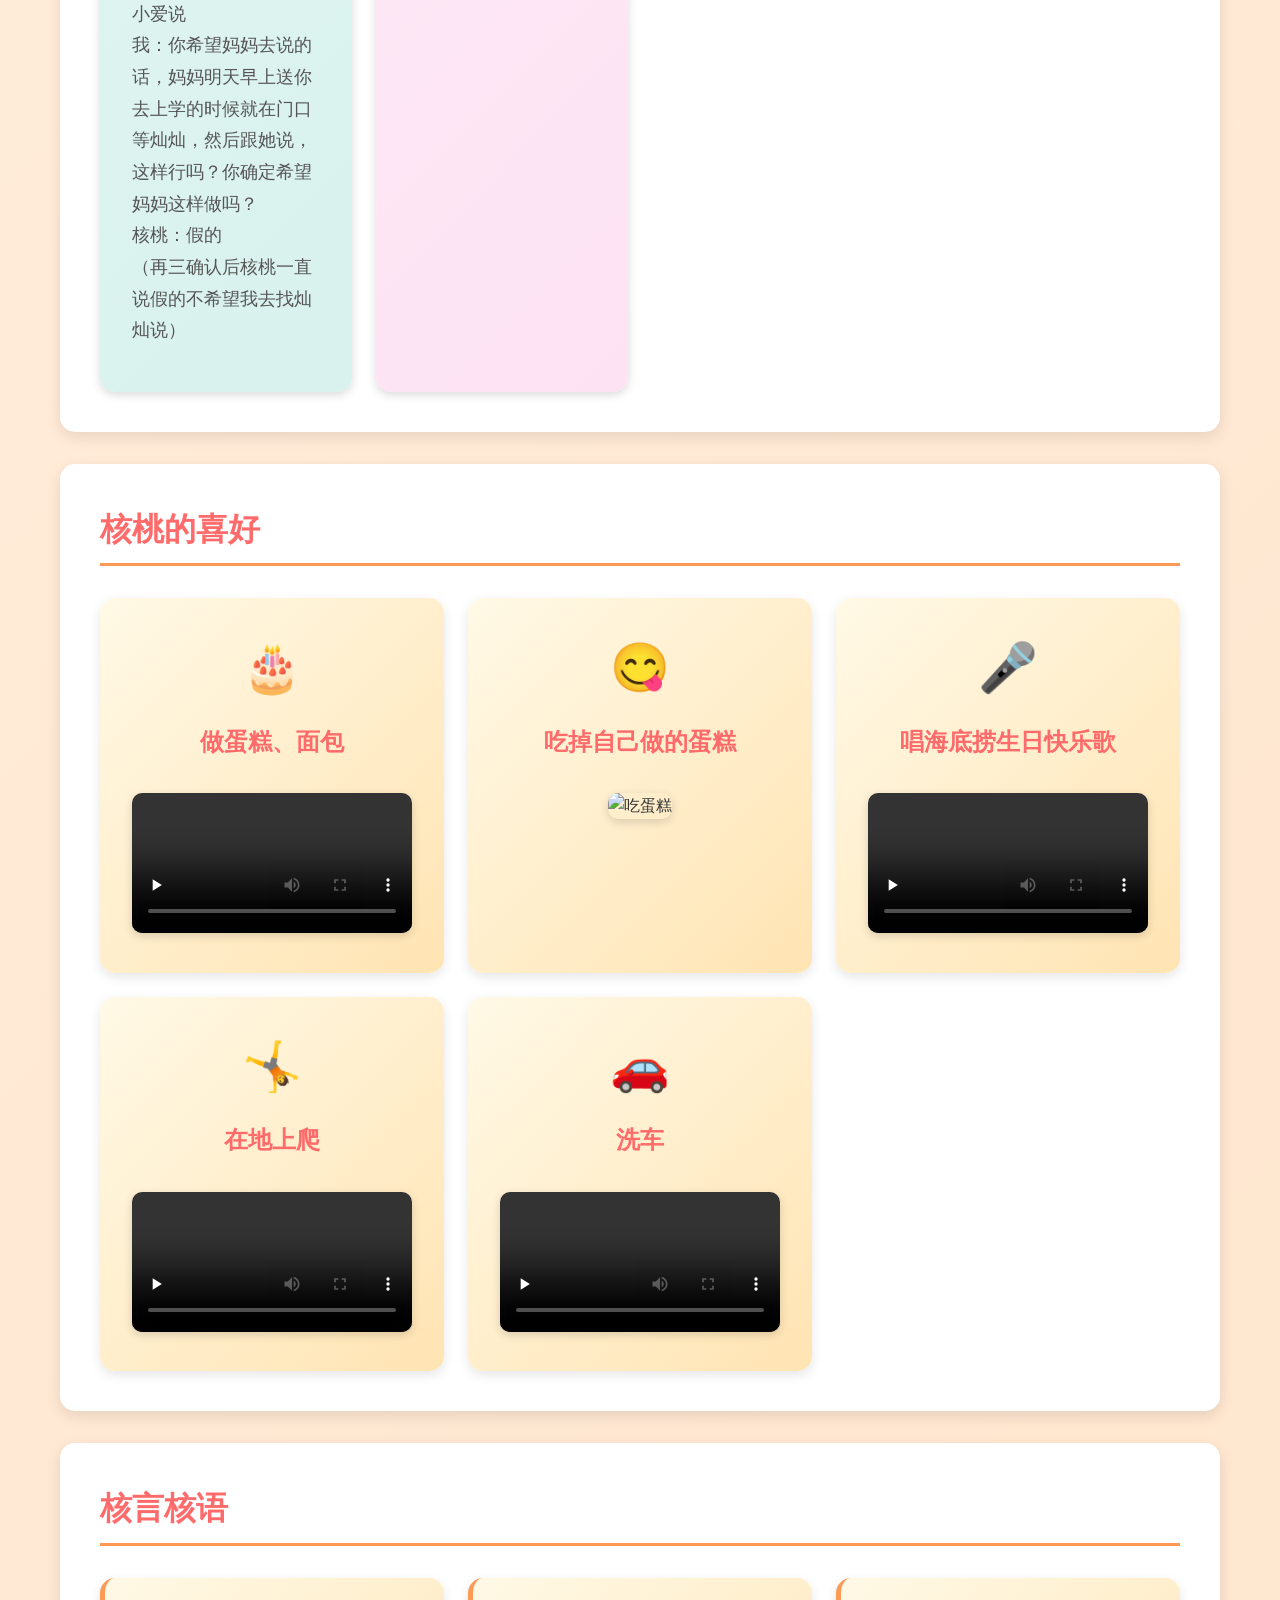
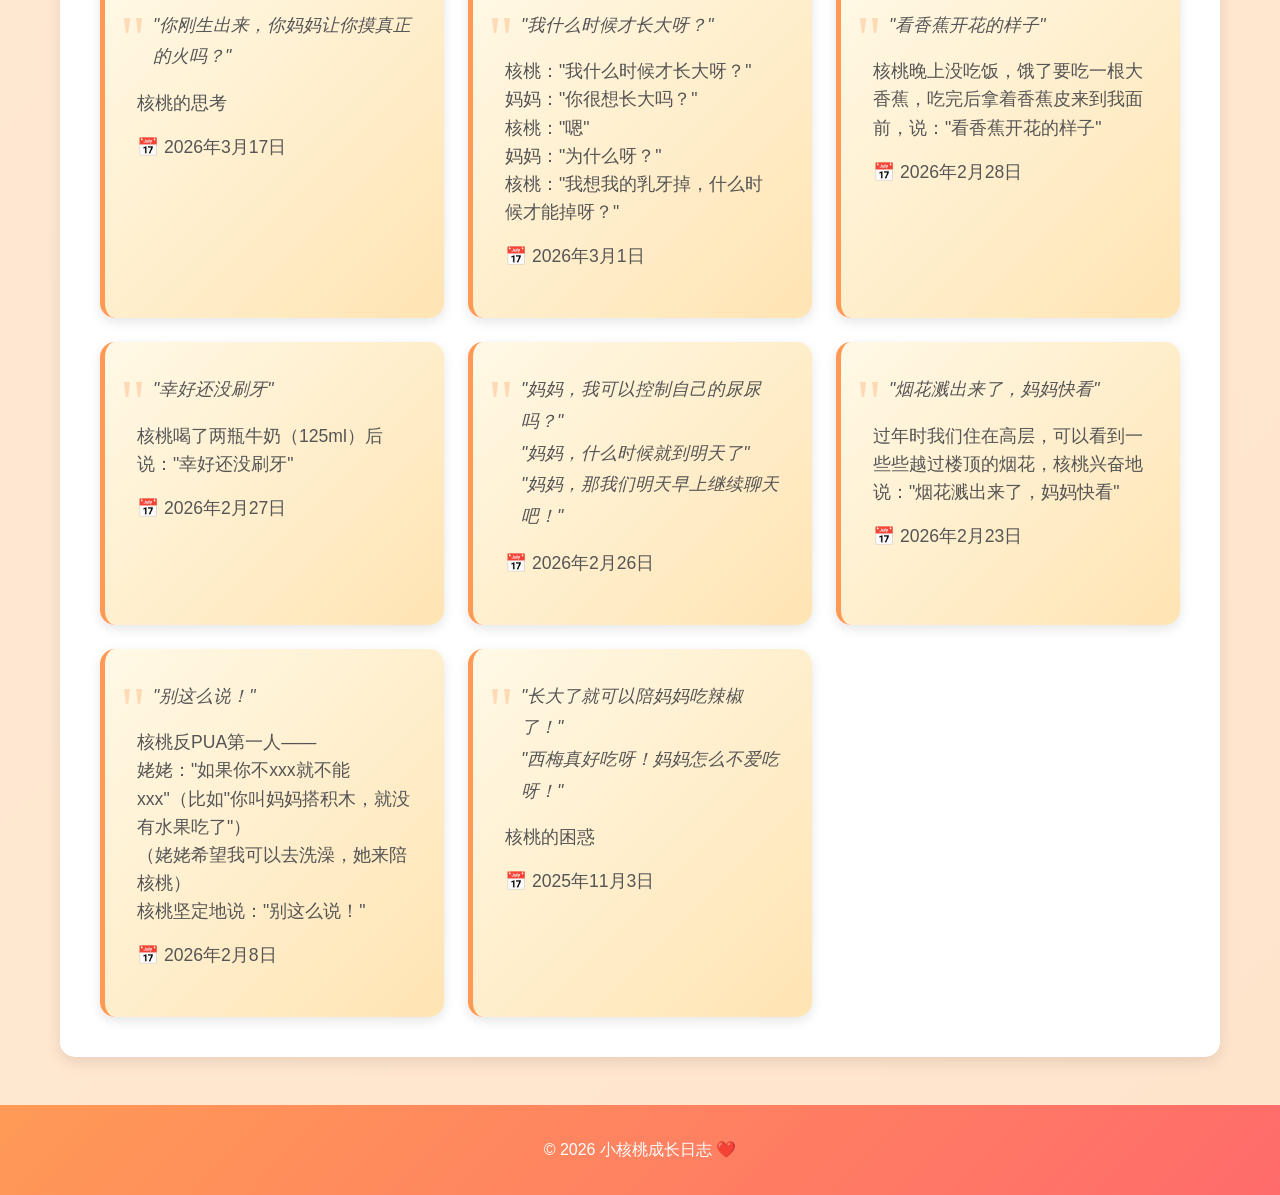
==== commit 43fd6efe: "update" ====
--- a/index.html
+++ b/index.html
@@ -124,7 +124,7 @@
                 <div class="preference-card">
                     <div class="preference-icon">🎂</div>
                     <h3>做蛋糕、面包</h3>
-                    <video controls class="preference-video">
+                    <video controls class="preference-video" preload="none" loading="lazy" playsinline>
                         <source src="image/cake_2.mp4" type="video/mp4">
                         您的浏览器不支持视频播放。
                     </video>
@@ -132,12 +132,12 @@
                 <div class="preference-card">
                     <div class="preference-icon">😋</div>
                     <h3>吃掉自己做的蛋糕</h3>
-                    <img src="image/cake_1.jpg" alt="吃蛋糕" class="preference-image">
+                    <img src="image/cake_1.jpg" alt="吃蛋糕" class="preference-image" loading="lazy">
                 </div>
                 <div class="preference-card">
                     <div class="preference-icon">🎤</div>
                     <h3>唱海底捞生日快乐歌</h3>
-                    <video controls class="preference-video">
+                    <video controls class="preference-video" preload="none" loading="lazy" playsinline>
                         <source src="image/sing.mp4" type="video/mp4">
                         您的浏览器不支持视频播放。
                     </video>
@@ -145,7 +145,7 @@
                 <div class="preference-card">
                     <div class="preference-icon">🤸</div>
                     <h3>在地上爬</h3>
-                    <video controls class="preference-video">
+                    <video controls class="preference-video" preload="none" loading="lazy" playsinline>
                         <source src="image/pa.mp4" type="video/mp4">
                         您的浏览器不支持视频播放。
                     </video>
@@ -153,7 +153,7 @@
                 <div class="preference-card">
                     <div class="preference-icon">🚗</div>
                     <h3>洗车</h3>
-                    <video controls class="preference-video">
+                    <video controls class="preference-video" preload="none" loading="lazy" playsinline>
                         <source src="image/wash_car.mp4" type="video/mp4">
                         您的浏览器不支持视频播放。
                     </video>
--- a/style.css
+++ b/style.css
@@ -48,15 +48,22 @@
     z-index: 100;
 }
 
+nav .container {
+    display: flex;
+    justify-content: center;
+    align-items: center;
+    flex-wrap: nowrap;
+    gap: 0.5rem;
+}
+
 nav a {
     color: #ff6b6b;
     text-decoration: none;
     padding: 0.5rem 1.5rem;
-    margin: 0 0.5rem;
     border-radius: 20px;
     transition: all 0.3s ease;
-    display: inline-block;
     font-weight: 500;
+    white-space: nowrap;
 }
 
 nav a:hover {
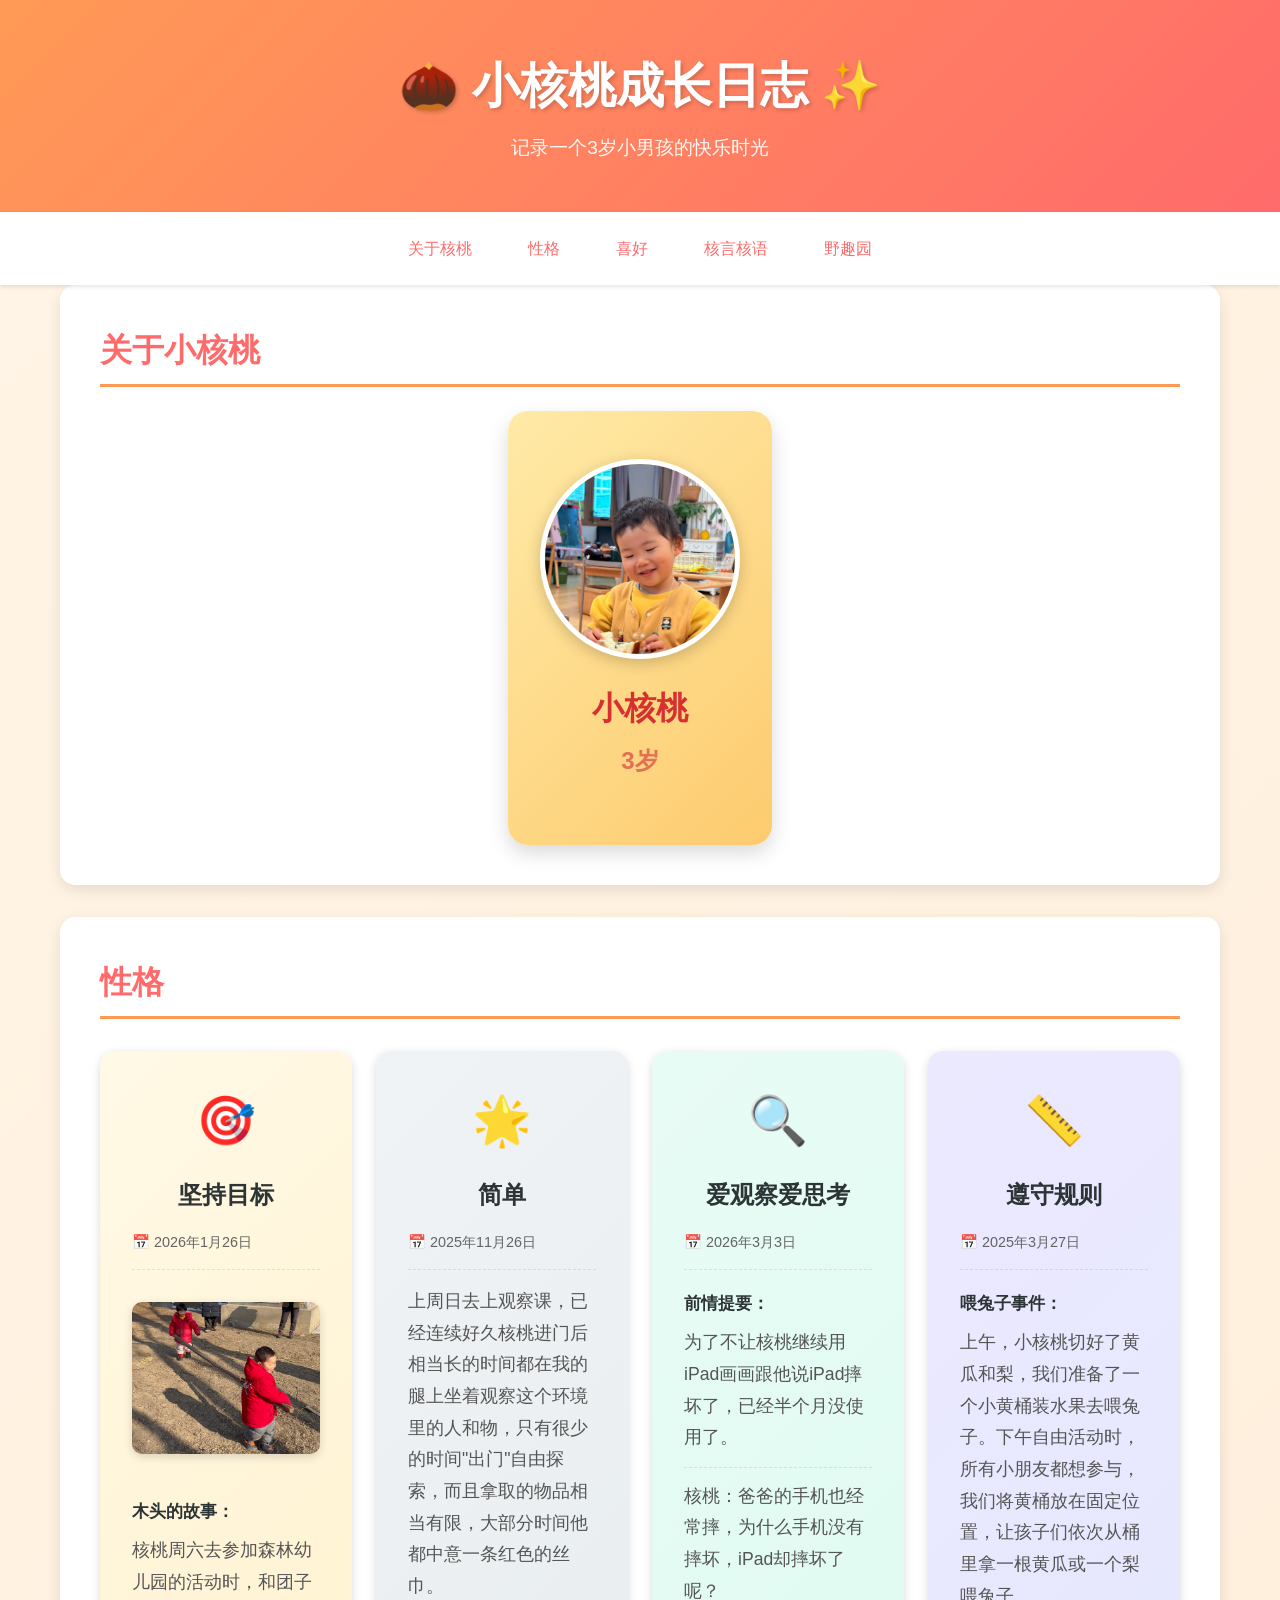
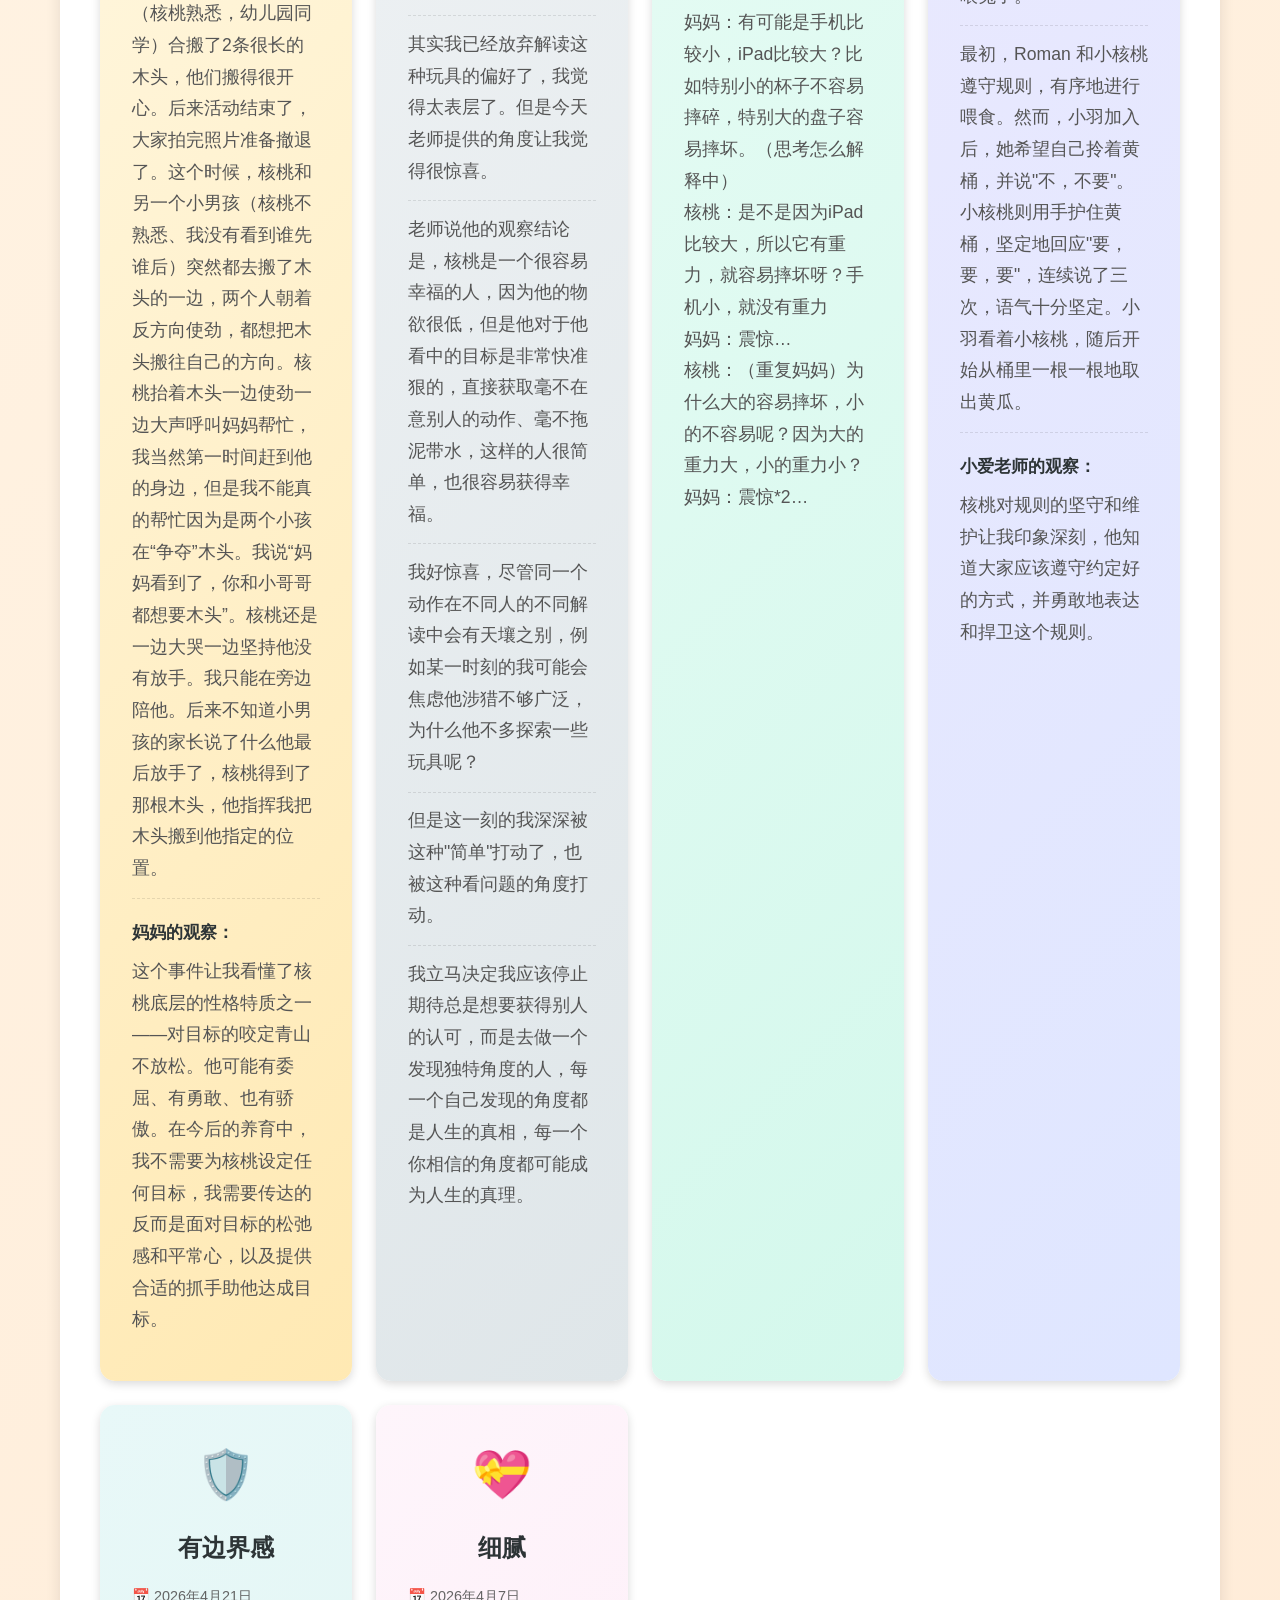
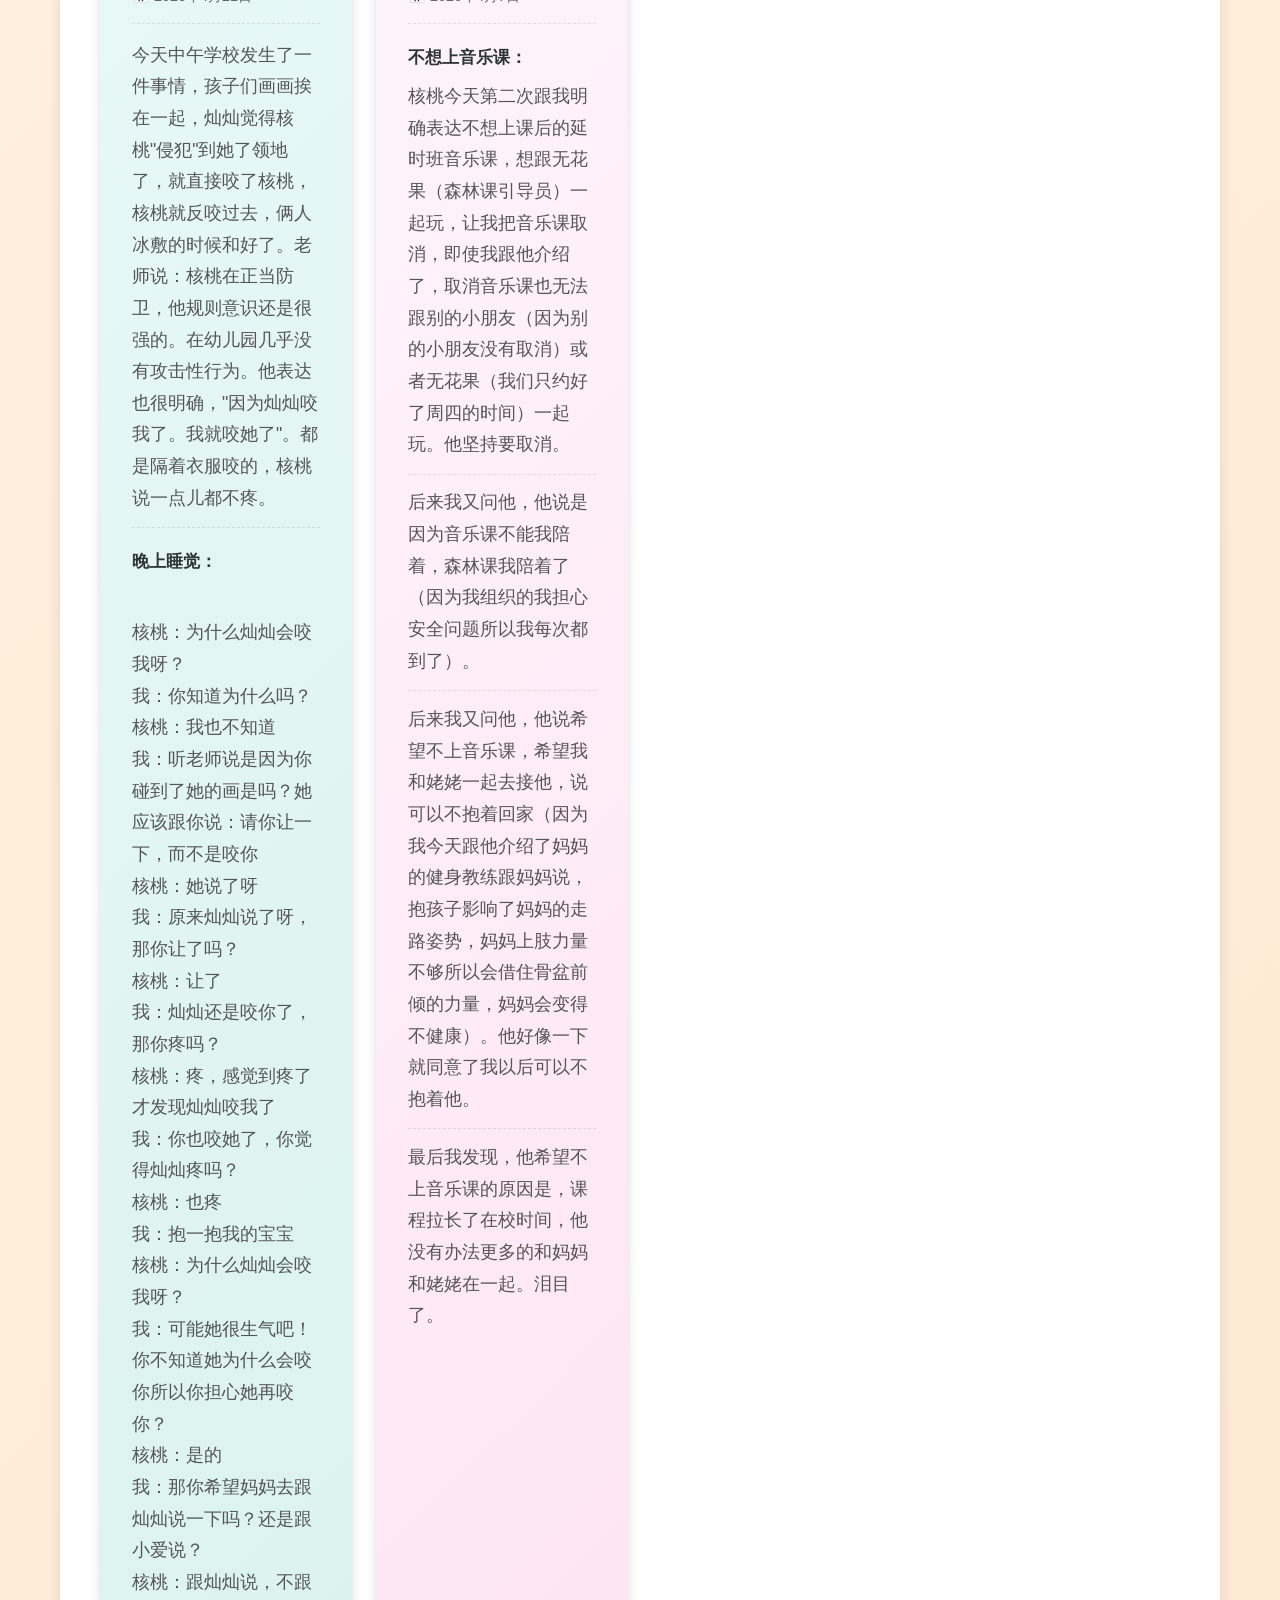
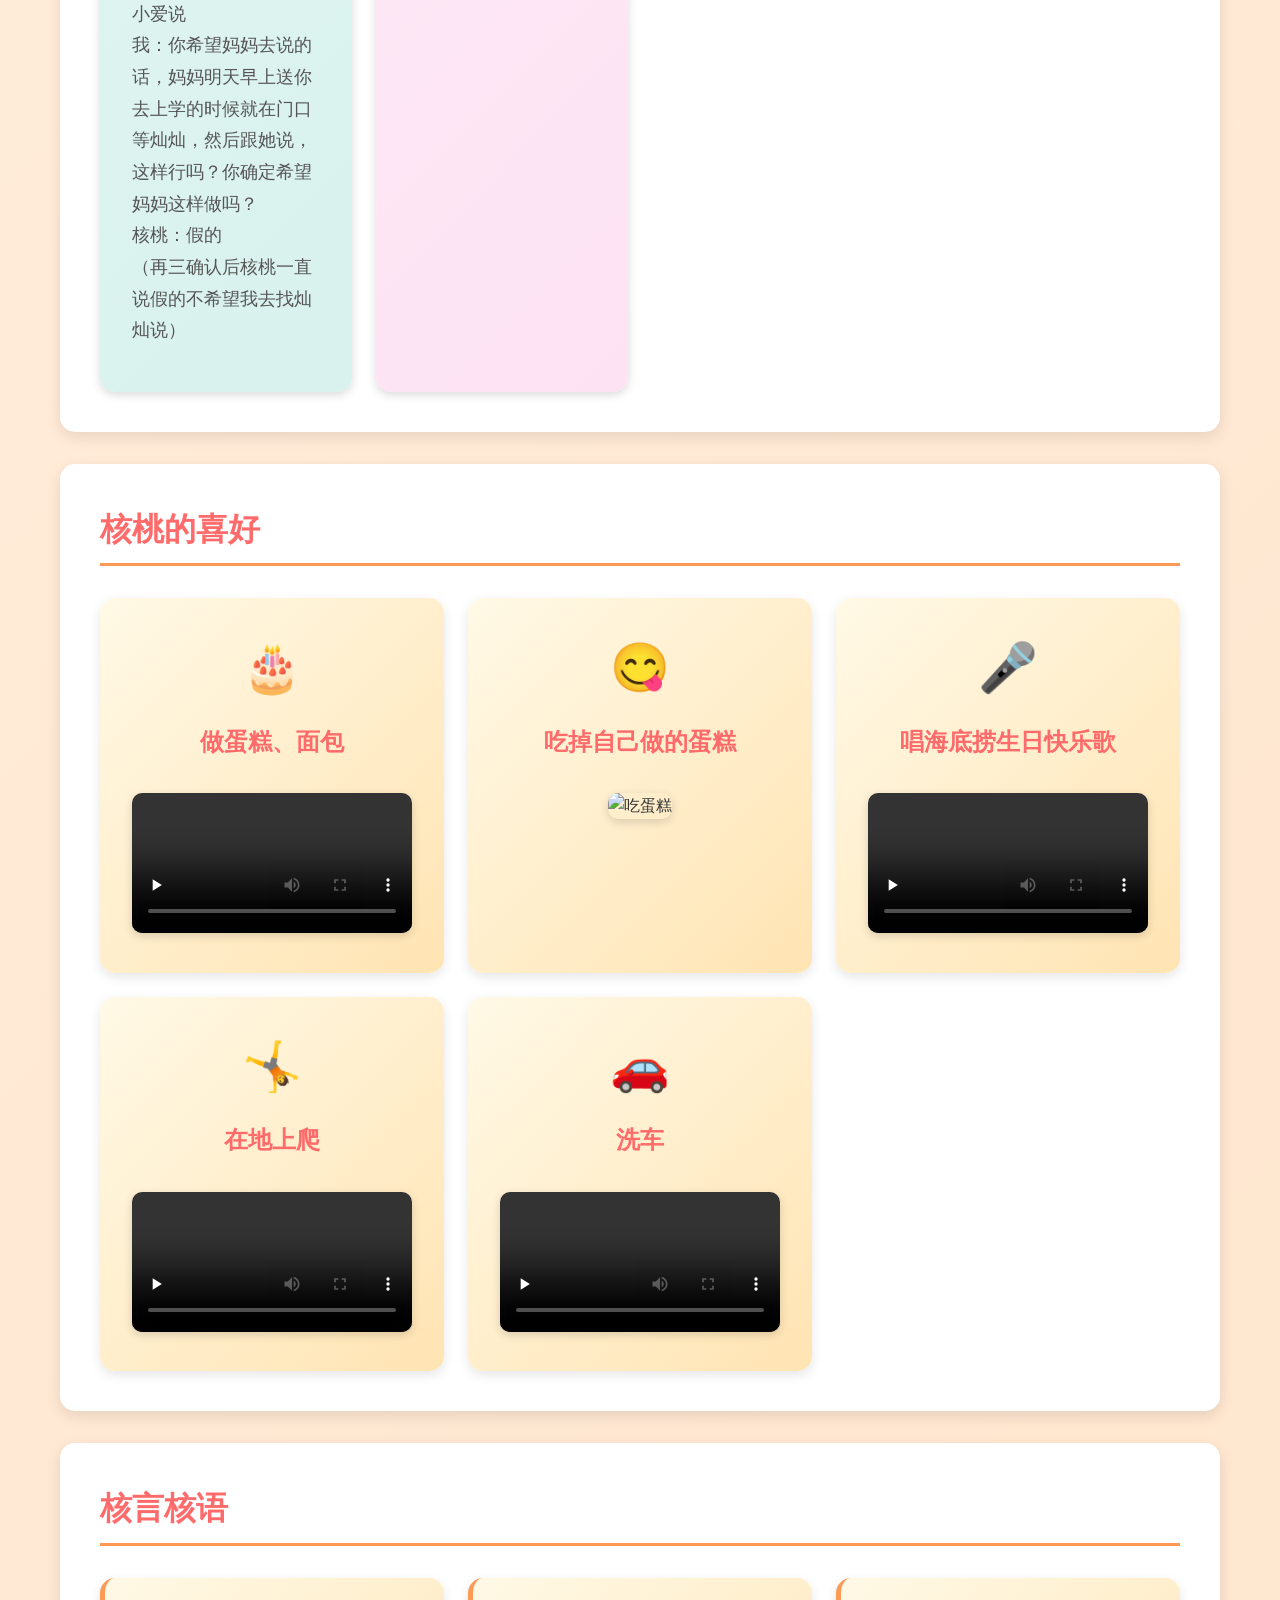
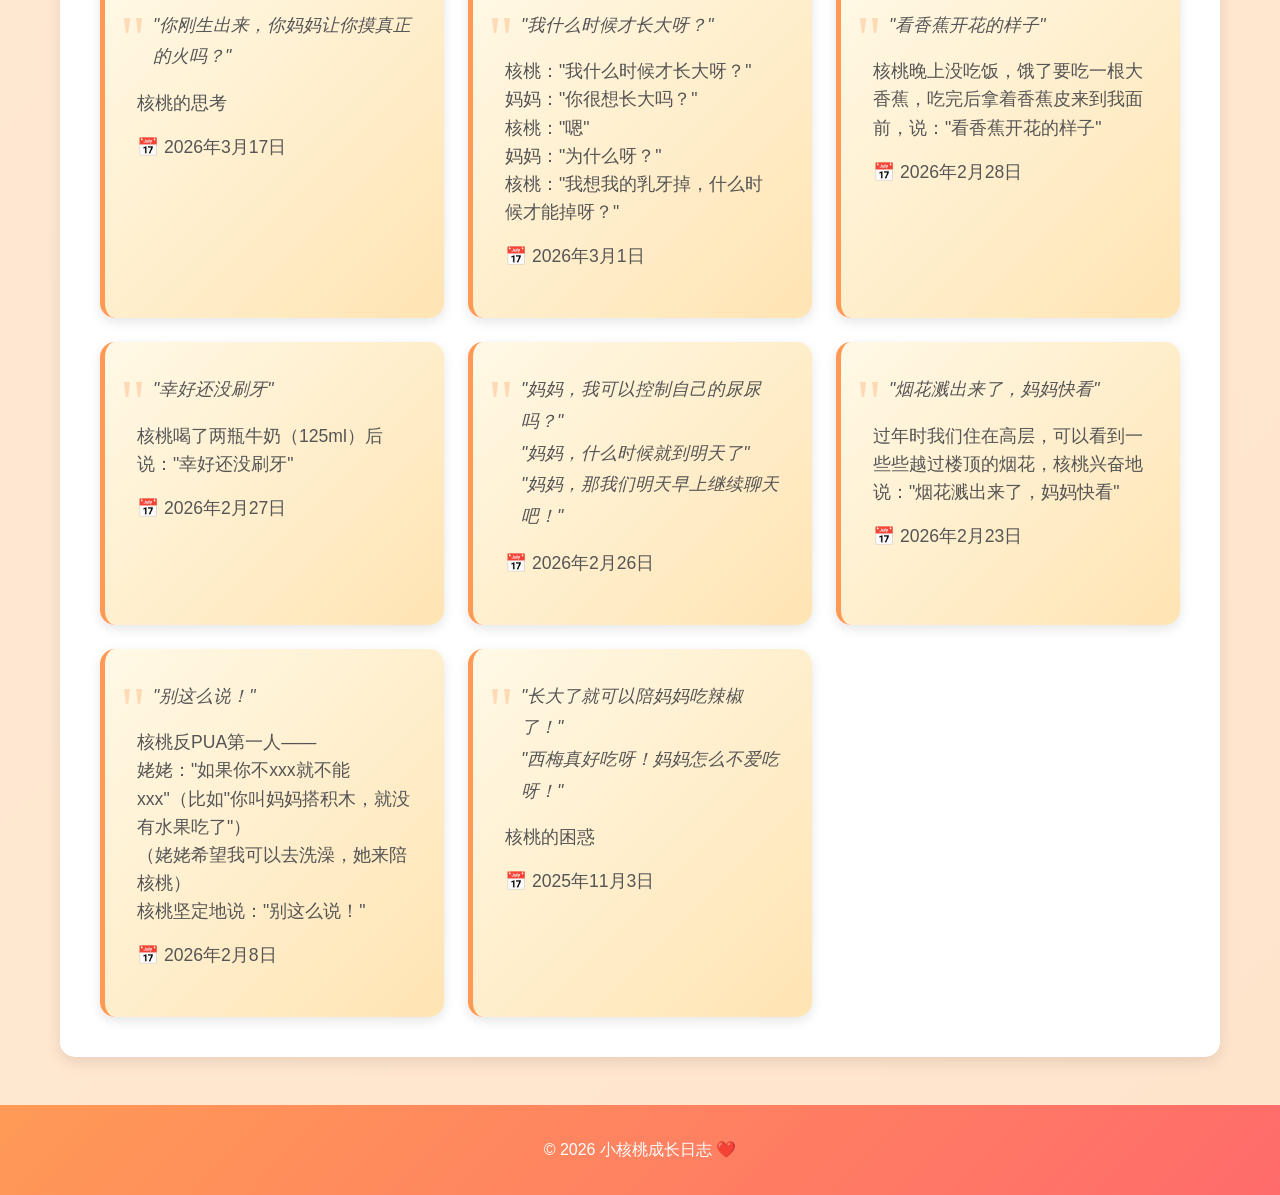
==== commit ff6600d7: "update" ====
--- a/index.html
+++ b/index.html
@@ -20,6 +20,7 @@
             <a href="#personality">性格</a>
             <a href="#preferences">喜好</a>
             <a href="#quotes">核言核语</a>
+            <a href="yequyuan.html">野趣园</a>
         </div>
     </nav>
 
--- a/style.css
+++ b/style.css
@@ -383,6 +383,59 @@
     box-shadow: 0 3px 10px rgba(0, 0, 0, 0.15);
 }
 
+.observation-photo {
+    width: 100%;
+    max-width: 600px;
+    height: auto;
+    border-radius: 10px;
+    box-shadow: 0 3px 10px rgba(0, 0, 0, 0.15);
+    display: block;
+    margin-left: auto;
+    margin-right: auto;
+}
+
+.photo-gallery {
+    display: grid;
+    gap: 1.5rem;
+    margin-top: 1rem;
+}
+
+.photo-gallery-horizontal {
+    grid-template-columns: repeat(auto-fit, minmax(300px, 1fr));
+}
+
+.photo-gallery-vertical {
+    grid-template-columns: repeat(auto-fit, minmax(250px, 1fr));
+}
+
+.photo-gallery img {
+    width: 100%;
+    height: auto;
+    max-height: 500px;
+    object-fit: contain;
+    border-radius: 10px;
+    box-shadow: 0 3px 10px rgba(0, 0, 0, 0.15);
+    transition: transform 0.3s ease, box-shadow 0.3s ease;
+}
+
+.photo-gallery img:hover {
+    transform: translateY(-5px);
+    box-shadow: 0 5px 20px rgba(0, 0, 0, 0.2);
+}
+
+.photo-item {
+    display: flex;
+    flex-direction: column;
+}
+
+.photo-caption {
+    margin-top: 0.5rem;
+    font-size: 0.9rem;
+    color: #666;
+    text-align: center;
+    line-height: 1.4;
+}
+
 .quote-card {
     background: linear-gradient(135deg, #fff9e6 0%, #ffe4b3 100%);
     padding: 2rem;
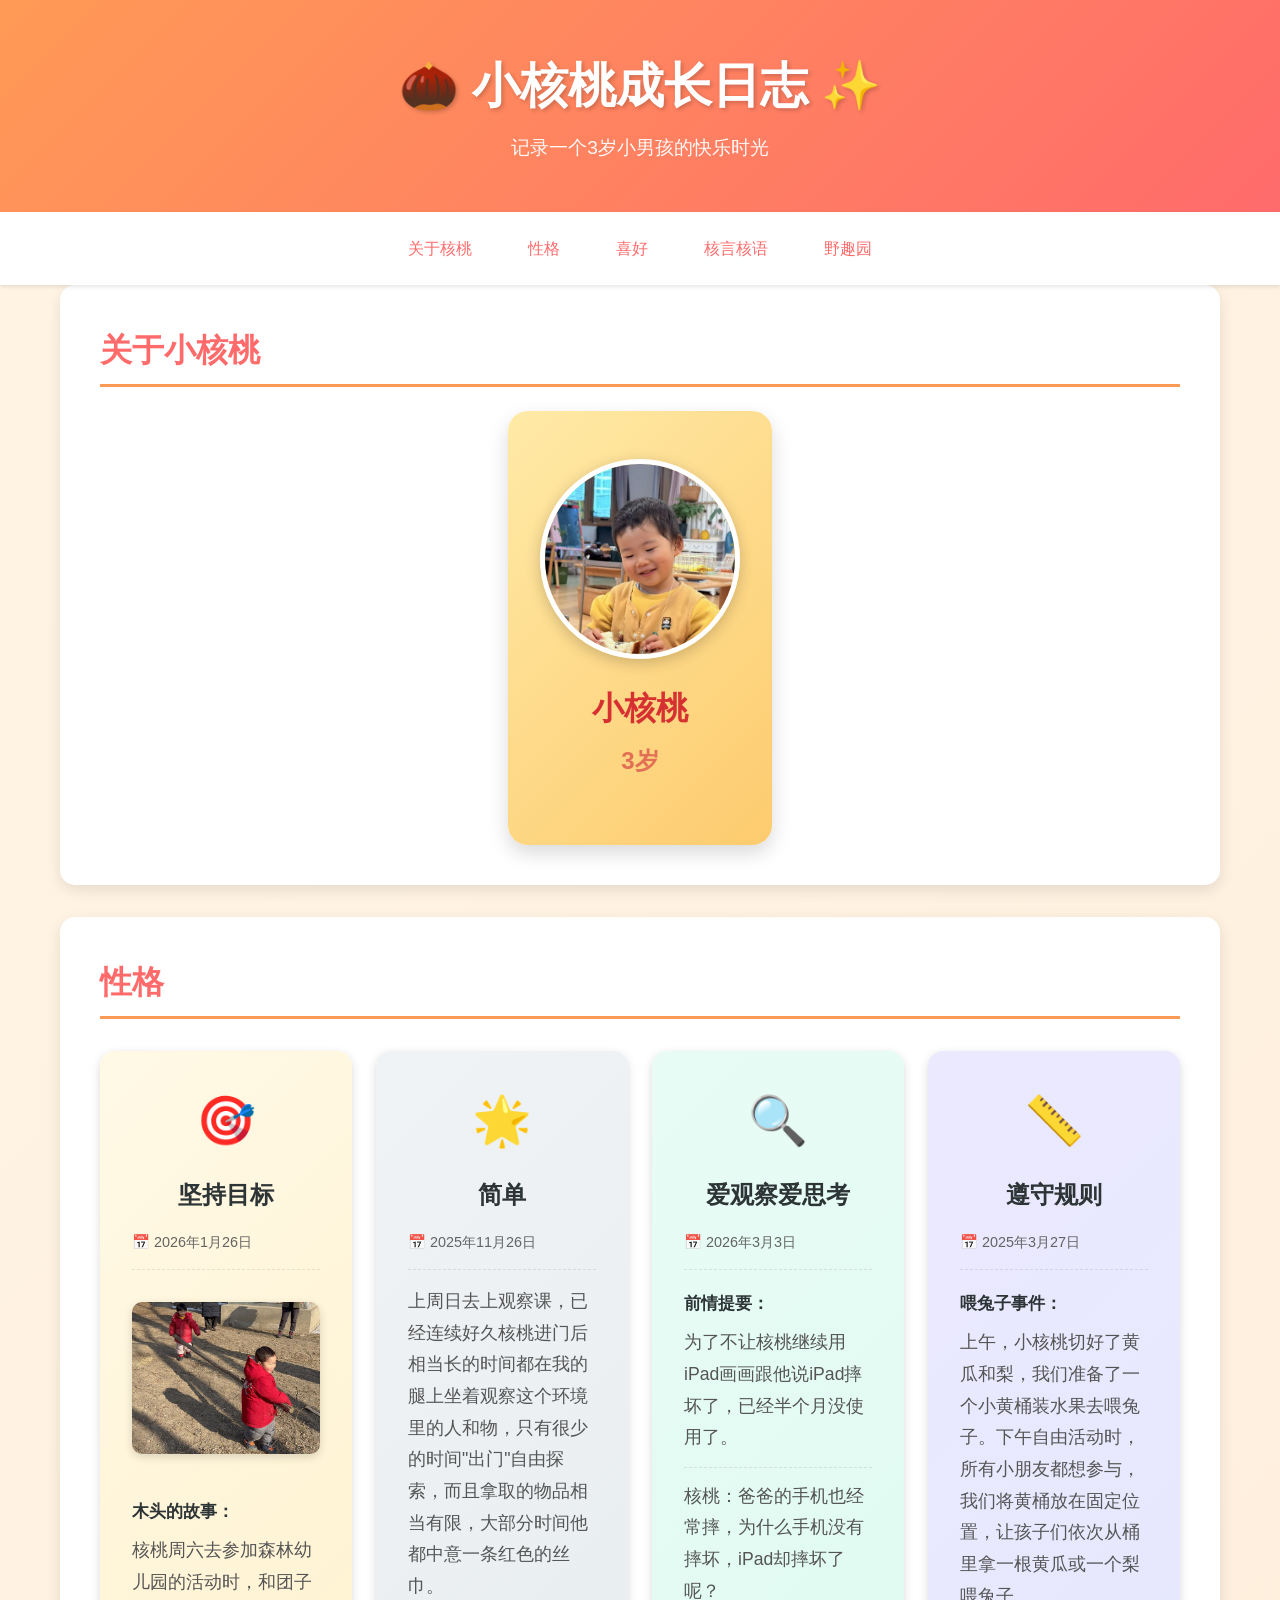
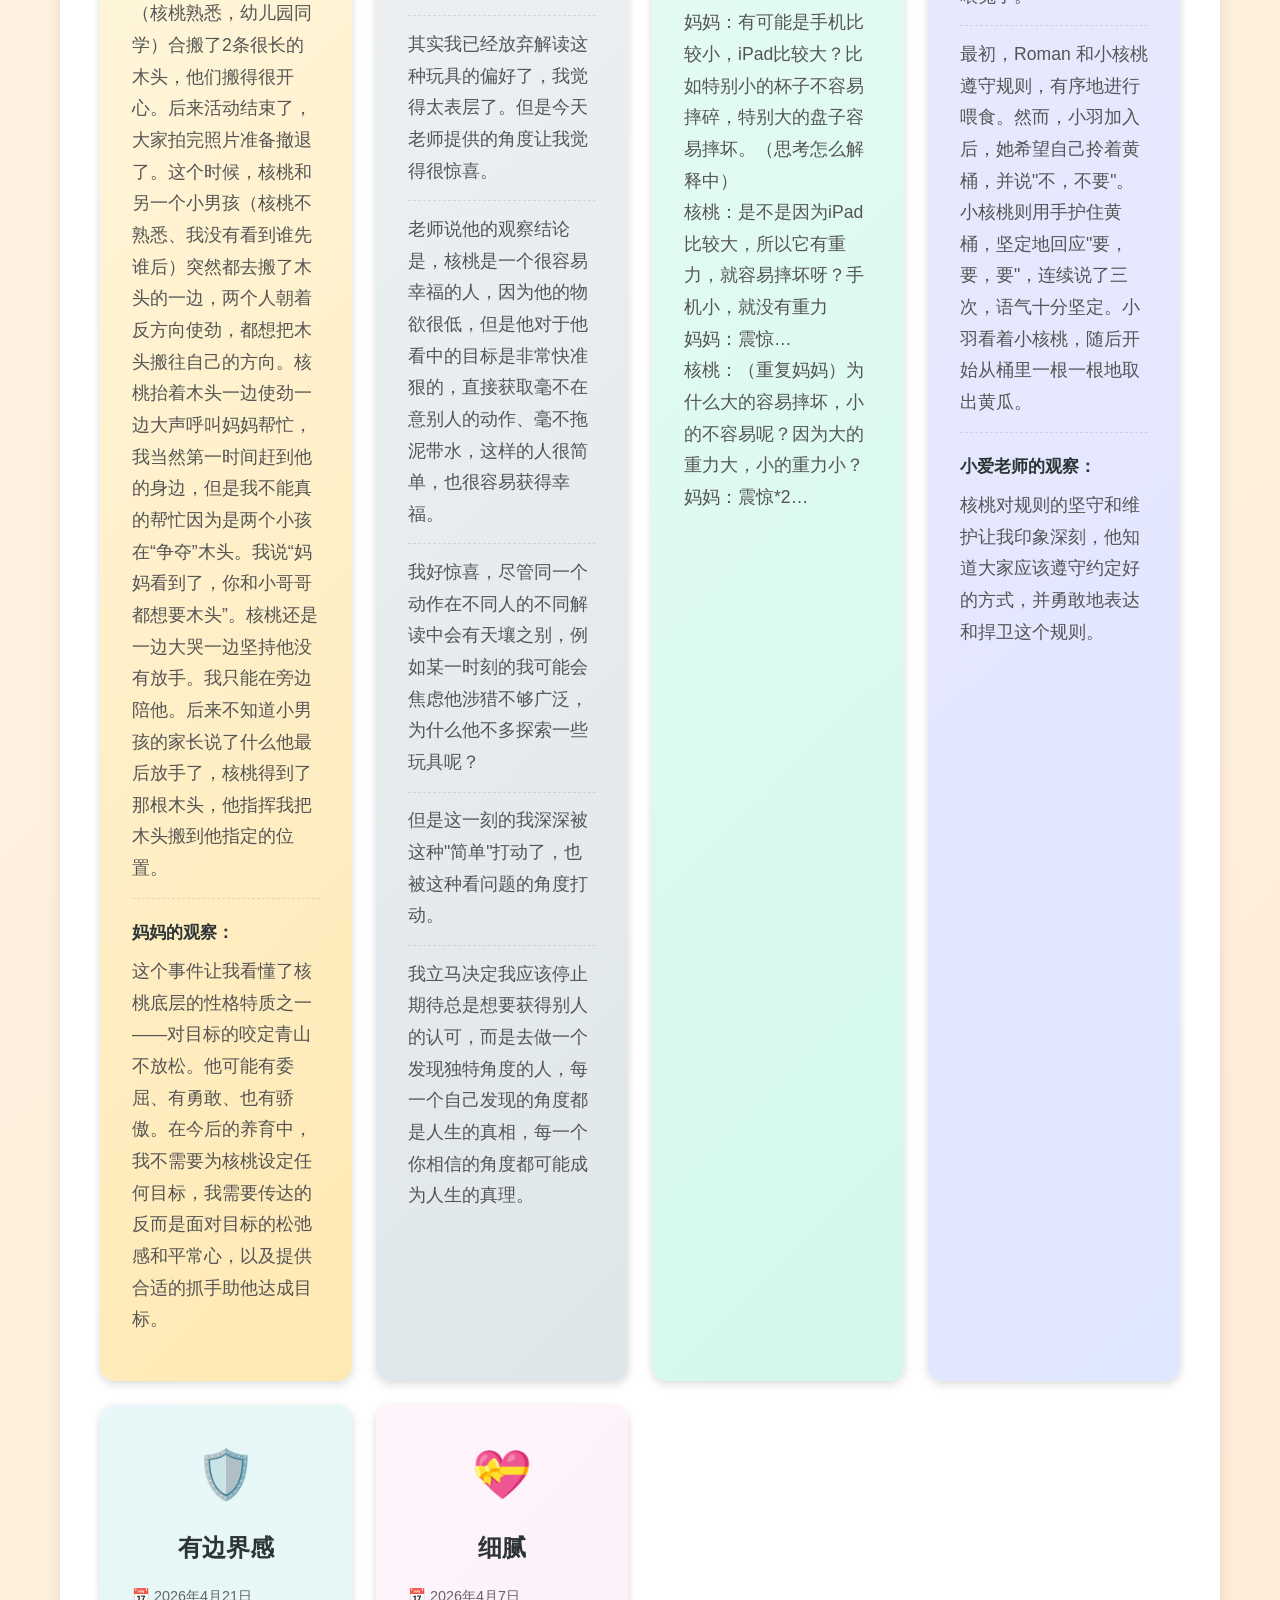
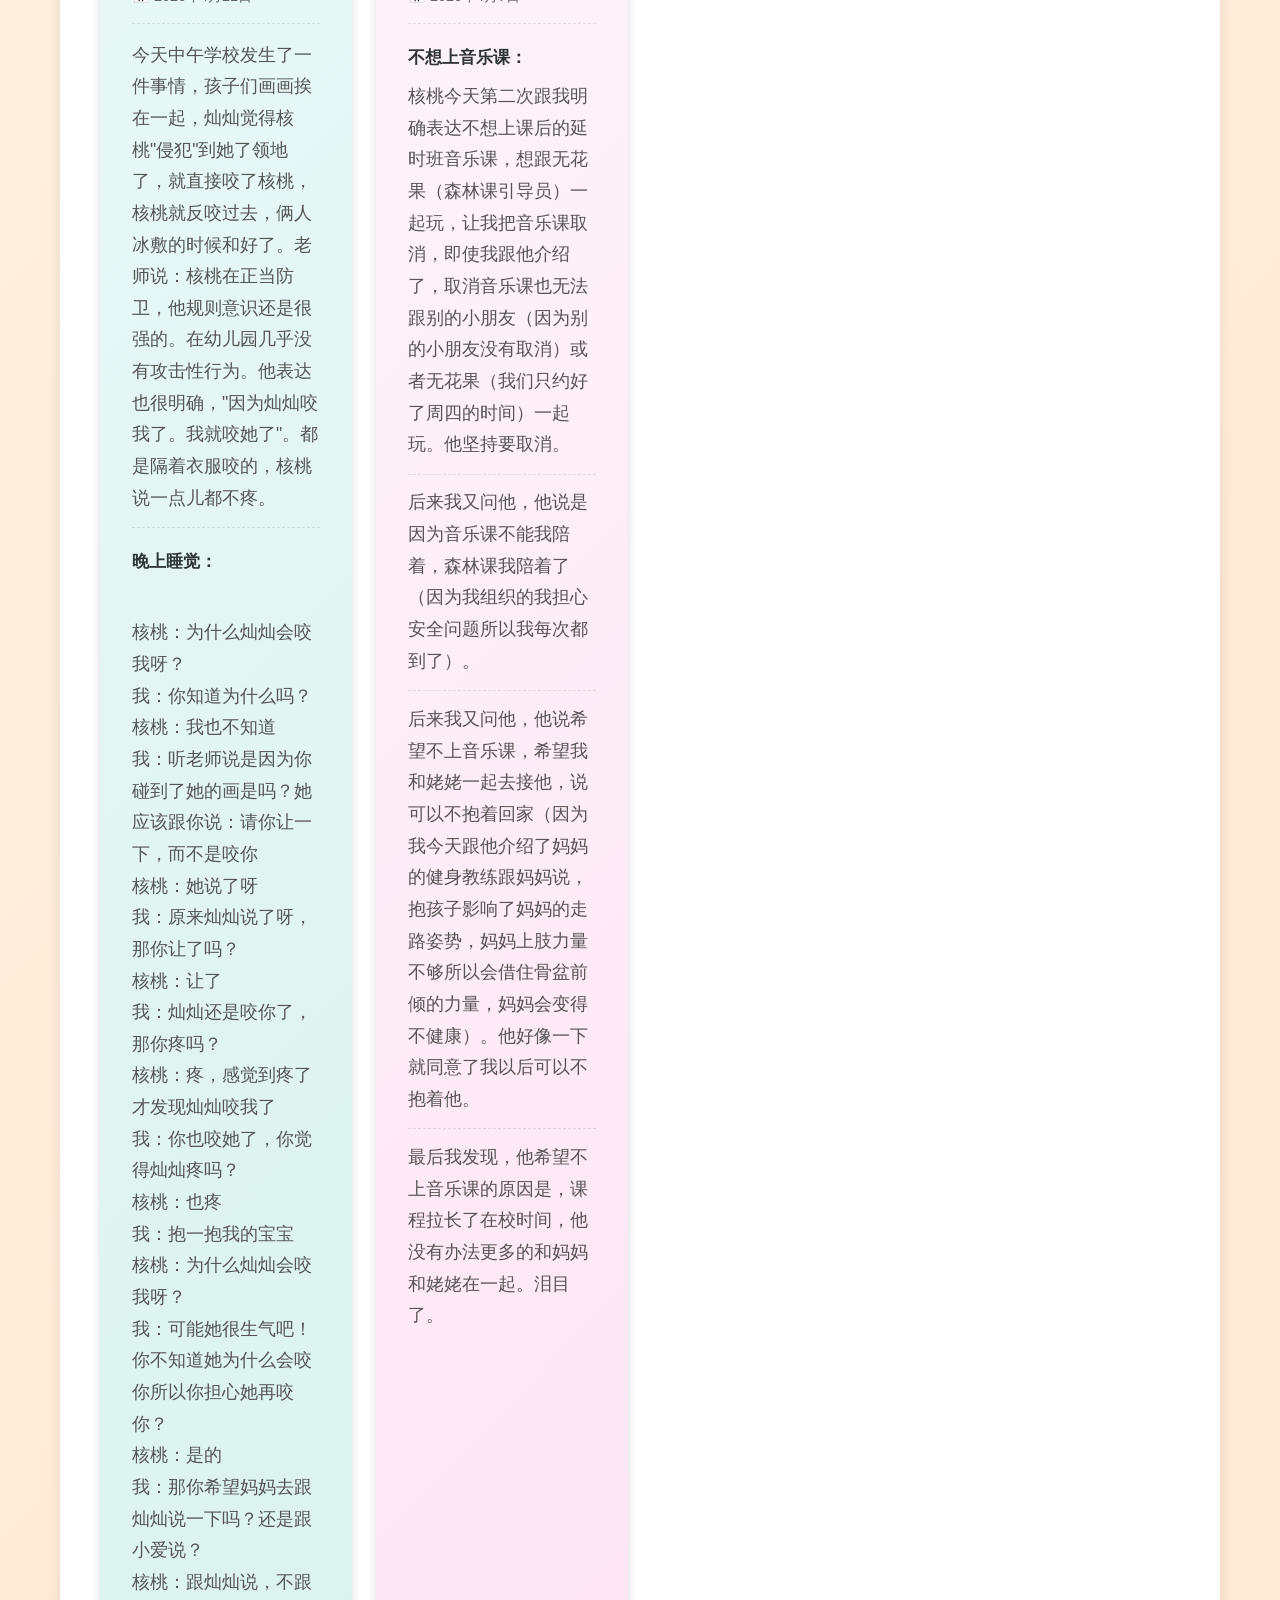
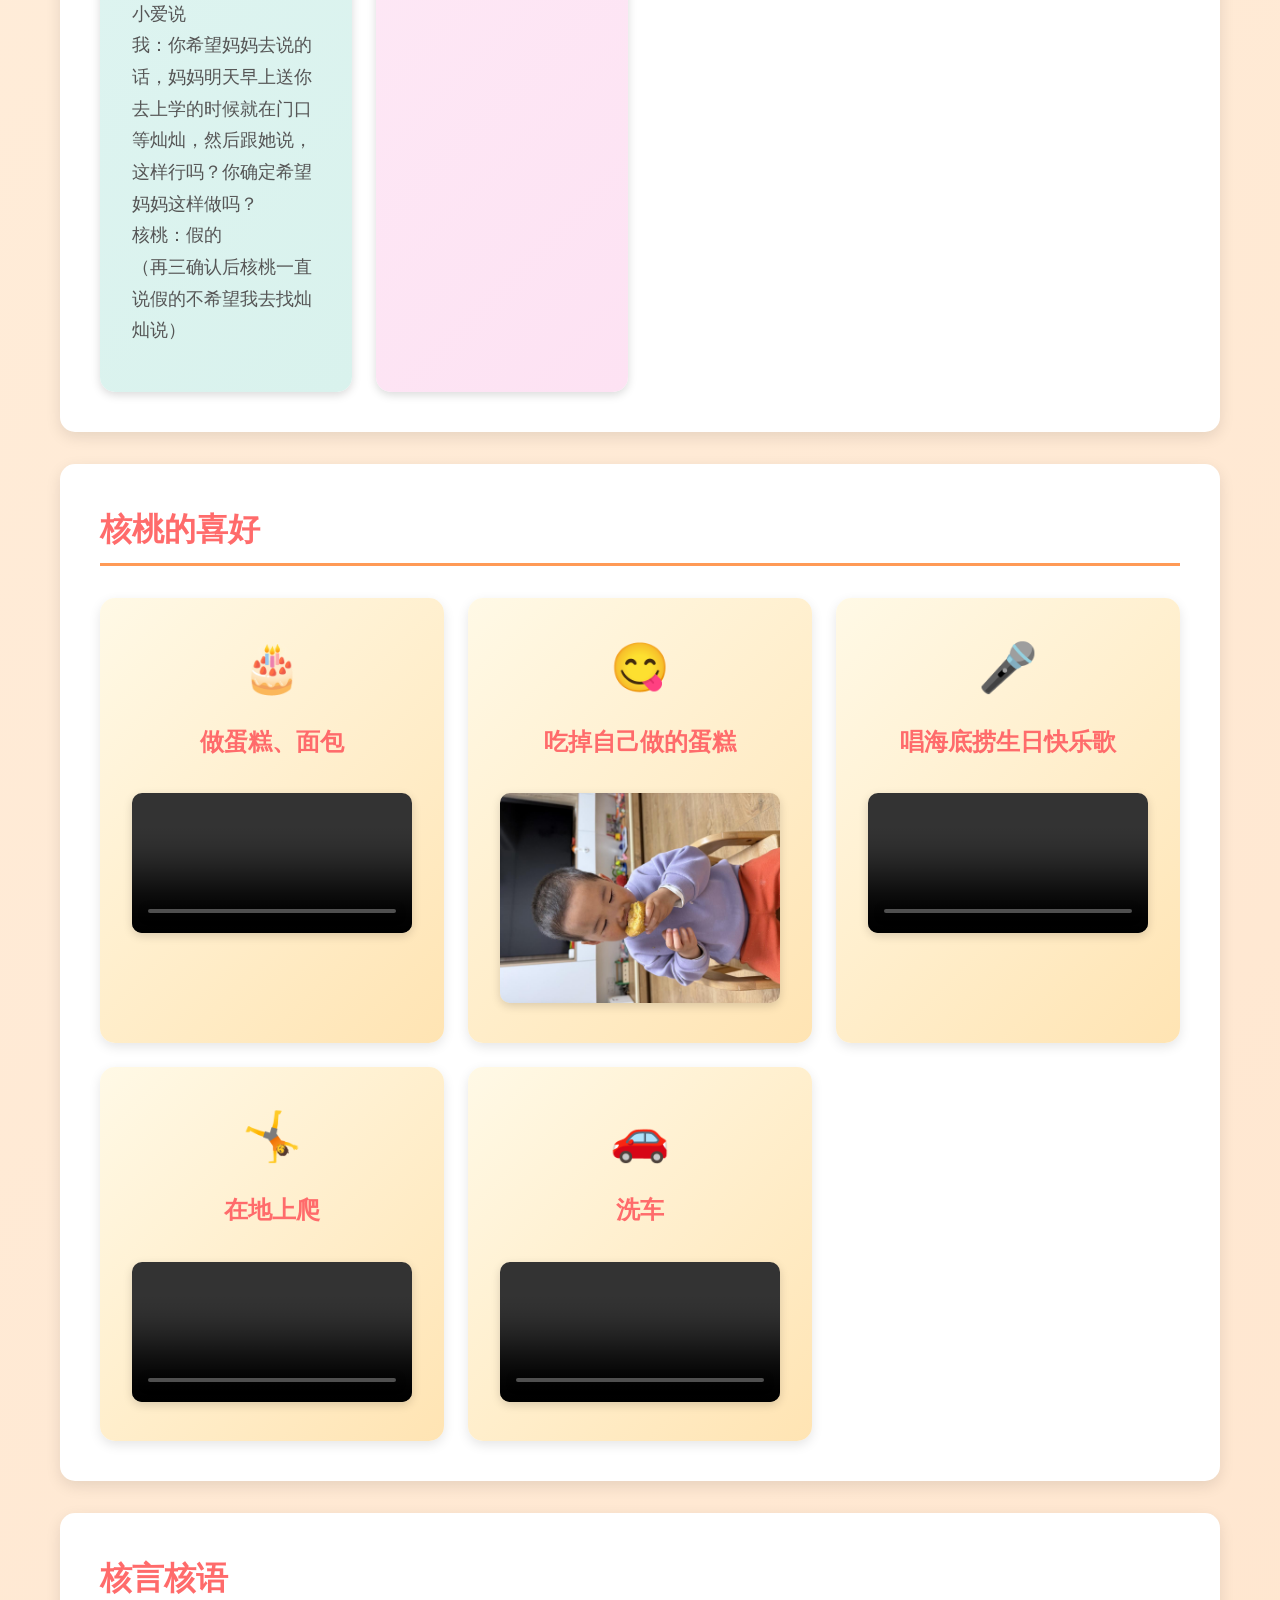
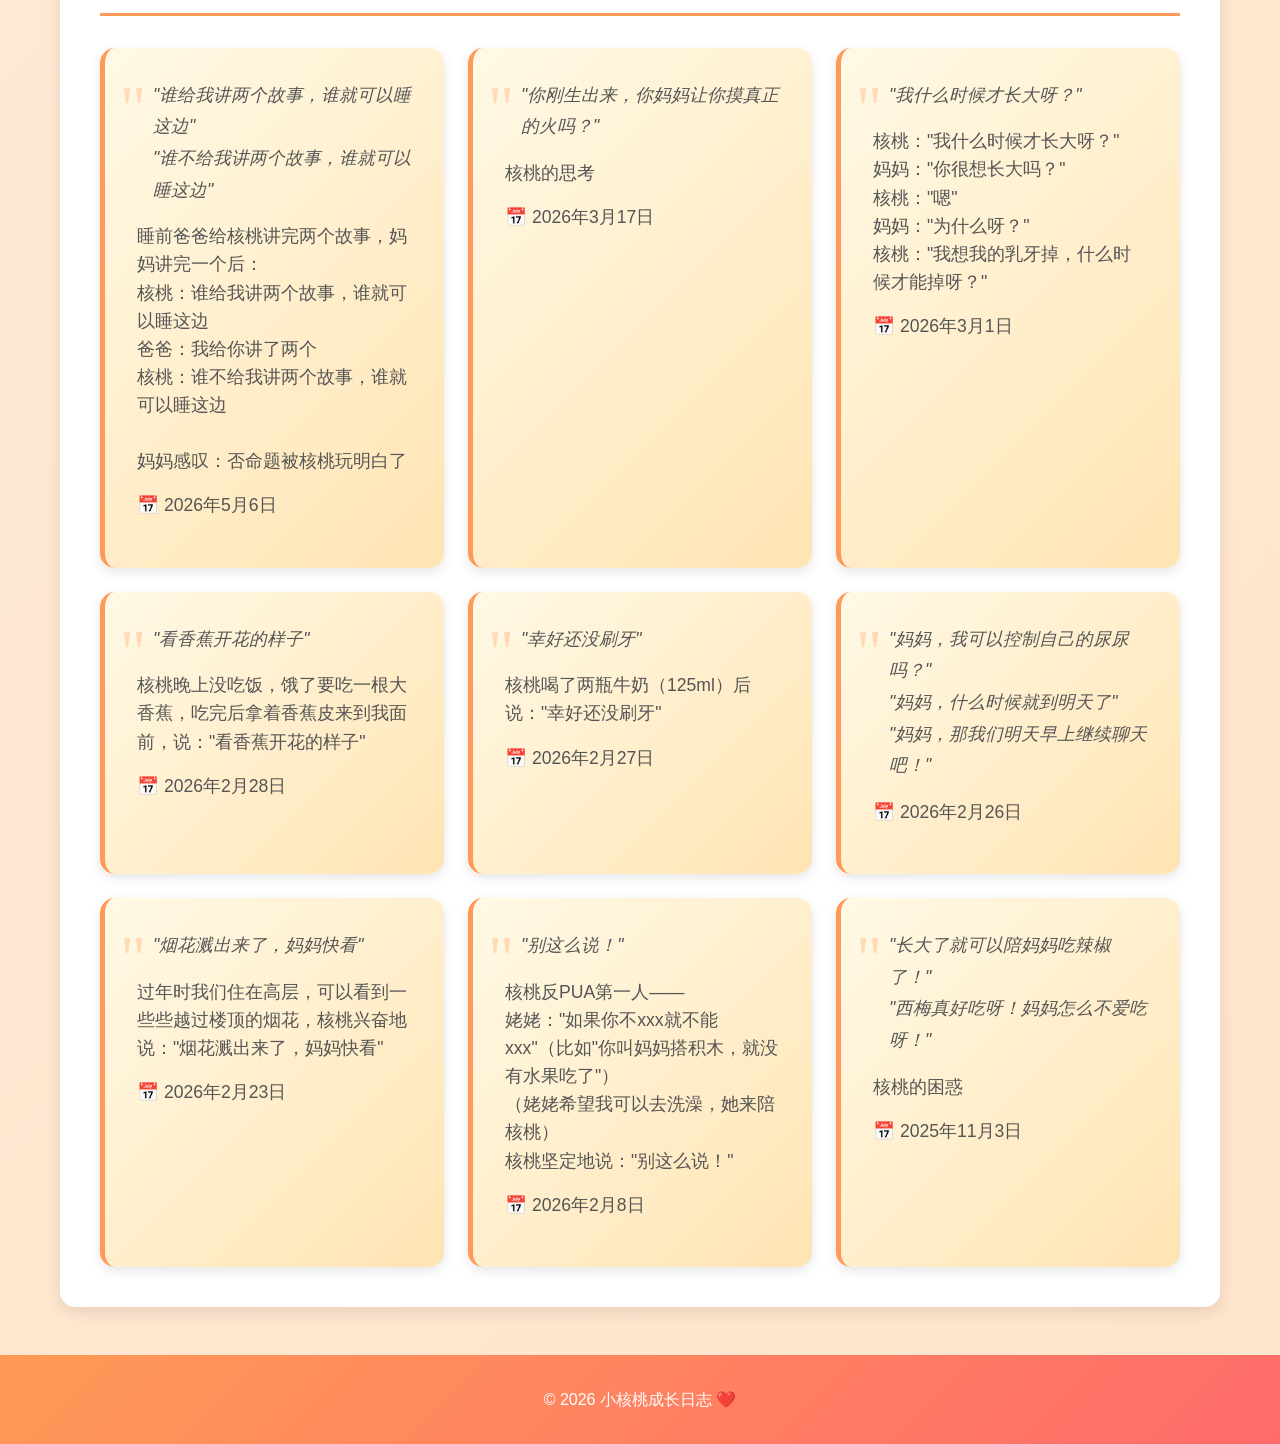
==== commit ab66d5e2: "update" ====
--- a/index.html
+++ b/index.html
@@ -167,6 +167,15 @@
             <h2>核言核语</h2>
             <div class="quotes-container">
                 <div class="quote-card">
+                    <p class="quote-text">"谁给我讲两个故事，谁就可以睡这边"<br>"谁不给我讲两个故事，谁就可以睡这边"</p>
+                    <p class="quote-context">睡前爸爸给核桃讲完两个故事，妈妈讲完一个后：<br>
+                    核桃：谁给我讲两个故事，谁就可以睡这边<br>
+                    爸爸：我给你讲了两个<br>
+                    核桃：谁不给我讲两个故事，谁就可以睡这边<br><br>
+                    妈妈感叹：否命题被核桃玩明白了</p>
+                    <p class="quote-date">📅 2026年5月6日</p>
+                </div>
+                <div class="quote-card">
                     <p class="quote-text">"你刚生出来，你妈妈让你摸真正的火吗？"</p>
                     <p class="quote-context">核桃的思考</p>
                     <p class="quote-date">📅 2026年3月17日</p>
--- a/style.css
+++ b/style.css
@@ -174,6 +174,35 @@
     grid-template-columns: repeat(auto-fit, minmax(250px, 1fr));
     gap: 1.5rem;
     margin-top: 2rem;
+}
+
+.kids-grid {
+    display: grid;
+    grid-template-columns: repeat(5, 1fr);
+    gap: 1.5rem;
+    margin-top: 2rem;
+}
+
+.kid-avatar {
+    width: 80px;
+    height: 80px;
+    border-radius: 50%;
+    object-fit: cover;
+    margin: 0 auto 0.5rem;
+    display: block;
+    border: 3px solid rgba(255, 255, 255, 0.8);
+    box-shadow: 0 2px 8px rgba(0, 0, 0, 0.15);
+}
+
+.quote-avatar {
+    width: 60px;
+    height: 60px;
+    border-radius: 50%;
+    object-fit: cover;
+    margin: 0 auto 0.5rem;
+    display: block;
+    border: 2px solid rgba(255, 255, 255, 0.8);
+    box-shadow: 0 2px 6px rgba(0, 0, 0, 0.15);
 }
 
 .card {
@@ -555,20 +584,110 @@
 /* Responsive Design */
 @media (max-width: 768px) {
     header h1 {
-        font-size: 2rem;
+        font-size: 1.8rem;
+        padding: 0 1rem;
+    }
+    
+    .subtitle {
+        font-size: 1rem;
+    }
+
+    nav .container {
+        flex-wrap: wrap;
+        gap: 0.3rem;
     }
 
     nav a {
-        padding: 0.5rem 1rem;
-        margin: 0 0.3rem;
-        font-size: 0.9rem;
+        padding: 0.4rem 0.8rem;
+        font-size: 0.85rem;
     }
 
     .section {
-        padding: 1.5rem;
+        padding: 1.5rem 1rem;
     }
 
     .section h2 {
         font-size: 1.5rem;
     }
-}
+    
+    .section h3 {
+        font-size: 1.2rem;
+    }
+    
+    /* 小朋友卡片 - 手机上每行2个 */
+    .kids-grid {
+        grid-template-columns: repeat(2, 1fr) !important;
+        gap: 1rem;
+    }
+    
+    /* 普通卡片网格 - 手机上单列 */
+    .grid {
+        grid-template-columns: 1fr !important;
+    }
+    
+    .card {
+        padding: 1.2rem;
+    }
+    
+    .card-icon {
+        font-size: 2rem;
+    }
+    
+    .card h3 {
+        font-size: 1.2rem;
+    }
+    
+    /* 照片集锦 - 手机上单列 */
+    .photo-gallery-horizontal,
+    .photo-gallery-vertical {
+        grid-template-columns: 1fr !important;
+    }
+    
+    .photo-gallery img {
+        max-height: 350px;
+    }
+    
+    .photo-caption {
+        font-size: 0.85rem;
+    }
+    
+    /* 观察记录照片 */
+    .observation-photo {
+        max-width: 100%;
+    }
+    
+    /* 喜好卡片 */
+    .preferences-grid {
+        grid-template-columns: 1fr !important;
+    }
+    
+    .preference-video,
+    .preference-image {
+        max-width: 100%;
+    }
+}
+
+/* 更小的手机屏幕 */
+@media (max-width: 480px) {
+    header h1 {
+        font-size: 1.5rem;
+    }
+    
+    nav a {
+        padding: 0.3rem 0.6rem;
+        font-size: 0.75rem;
+    }
+    
+    .section {
+        padding: 1rem 0.8rem;
+    }
+    
+    .card {
+        padding: 1rem;
+    }
+    
+    /* 小朋友卡片 - 更小屏幕上单列 */
+    .kids-grid {
+        grid-template-columns: 1fr !important;
+    }
+}
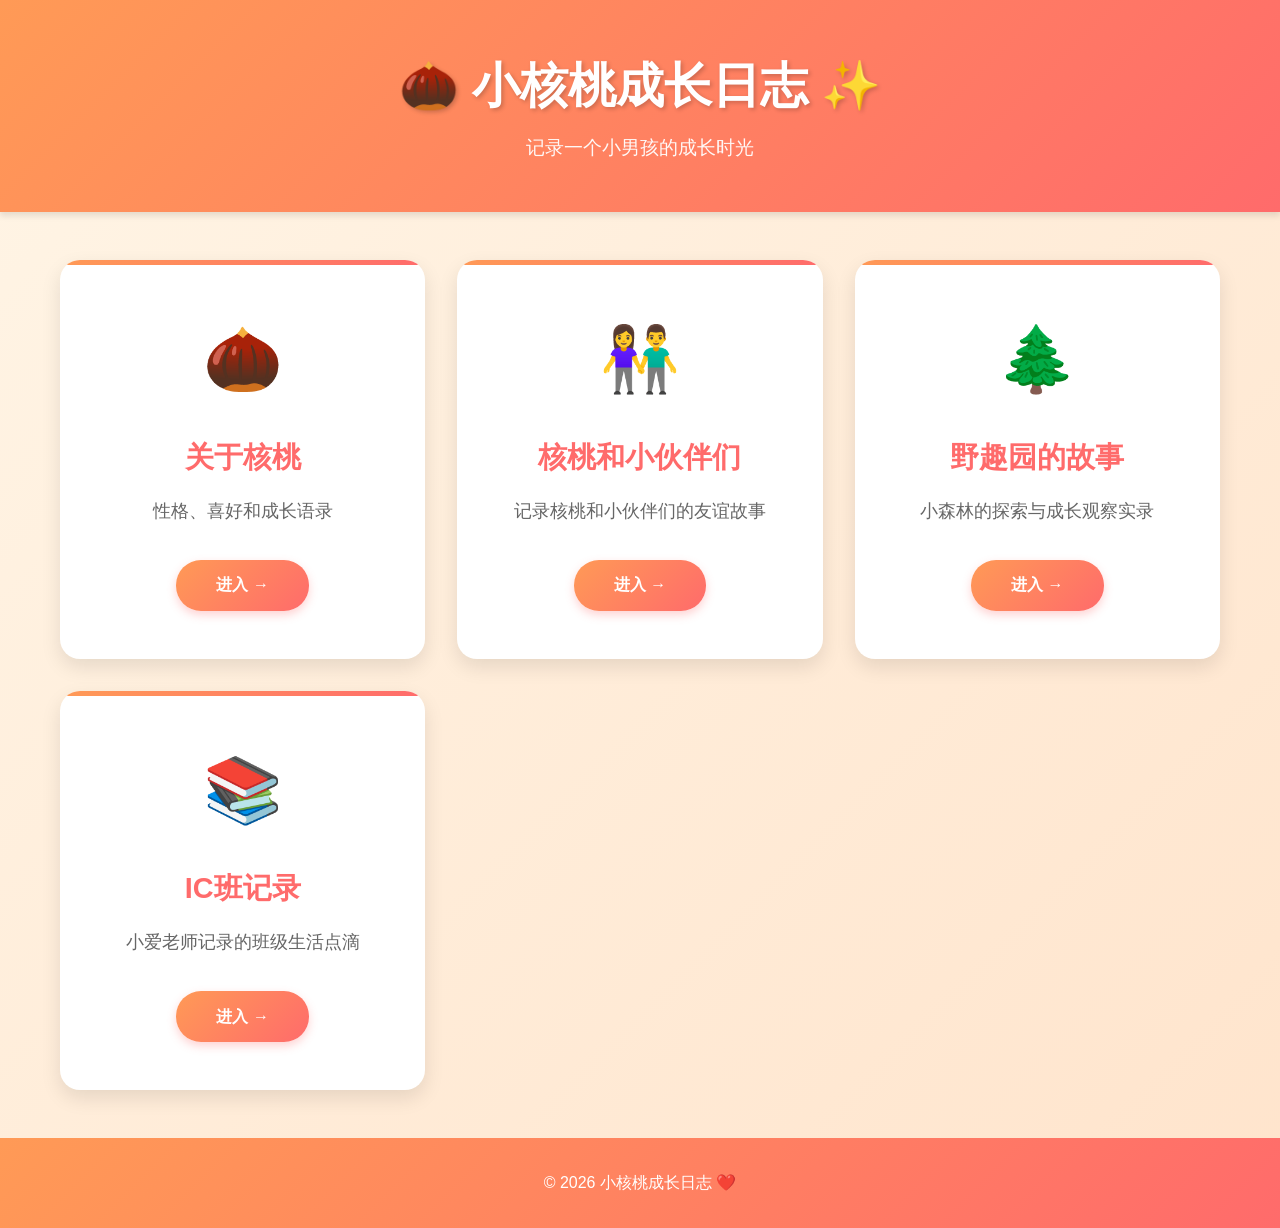
==== commit 135b6537: "update" ====
--- a/index.html
+++ b/index.html
@@ -10,222 +10,39 @@
     <header>
         <div class="container">
             <h1>🌰 小核桃成长日志 ✨</h1>
-            <p class="subtitle">记录一个3岁小男孩的快乐时光</p>
+            <p class="subtitle">记录一个小男孩的成长时光</p>
         </div>
     </header>
 
-    <nav>
-        <div class="container">
-            <a href="#intro">关于核桃</a>
-            <a href="#personality">性格</a>
-            <a href="#preferences">喜好</a>
-            <a href="#quotes">核言核语</a>
-            <a href="yequyuan.html">野趣园</a>
-        </div>
-    </nav>
+    <main class="container">
+        <!-- 导航卡片 -->
+        <section class="nav-cards">
+            <div class="nav-card">
+                <div class="nav-card-icon">🌰</div>
+                <h2>关于核桃</h2>
+                <p class="nav-card-desc">性格、喜好和成长语录</p>
+                <a href="hetao.html" class="nav-card-link">进入 →</a>
+            </div>
 
-    <main class="container">
-        <section id="intro" class="section">
-            <h2>关于小核桃</h2>
-            <div class="intro-content">
-                <div class="profile-card">
-                    <img src="image/relax.jpg" alt="小核桃" class="profile-photo">
-                    <h3>小核桃</h3>
-                    <p class="age">3岁</p>
-                    <p class="description"><!-- 在这里添加小核桃的介绍 --></p>
-                </div>
+            <div class="nav-card">
+                <div class="nav-card-icon">👫</div>
+                <h2>核桃和小伙伴们</h2>
+                <p class="nav-card-desc">记录核桃和小伙伴们的友谊故事</p>
+                <a href="friends.html" class="nav-card-link">进入 →</a>
             </div>
-        </section>
 
-        <section id="personality" class="section">
-            <h2>性格</h2>
-            <div class="grid">
-                <div class="card card-goal">
-                    <div class="card-icon">🎯</div>
-                    <h3>坚持目标</h3>
-                    <p class="date">📅 2026年1月26日</p>
-                    <img src="image/moving_wood.jpg" alt="搬木头" class="card-photo">
-                    <p><strong>木头的故事：</strong>核桃周六去参加森林幼儿园的活动时，和团子（核桃熟悉，幼儿园同学）合搬了2条很长的木头，他们搬得很开心。后来活动结束了，大家拍完照片准备撤退了。这个时候，核桃和另一个小男孩（核桃不熟悉、我没有看到谁先谁后）突然都去搬了木头的一边，两个人朝着反方向使劲，都想把木头搬往自己的方向。核桃抬着木头一边使劲一边大声呼叫妈妈帮忙，我当然第一时间赶到他的身边，但是我不能真的帮忙因为是两个小孩在“争夺”木头。我说“妈妈看到了，你和小哥哥都想要木头”。核桃还是一边大哭一边坚持他没有放手。我只能在旁边陪他。后来不知道小男孩的家长说了什么他最后放手了，核桃得到了那根木头，他指挥我把木头搬到他指定的位置。</p>
-                    <p><strong>妈妈的观察：</strong>这个事件让我看懂了核桃底层的性格特质之一——对目标的咬定青山不放松。他可能有委屈、有勇敢、也有骄傲。在今后的养育中，我不需要为核桃设定任何目标，我需要传达的反而是面对目标的松弛感和平常心，以及提供合适的抓手助他达成目标。</p>
-                </div>
-                <div class="card card-simple">
-                    <div class="card-icon">🌟</div>
-                    <h3>简单</h3>
-                    <p class="date">📅 2025年11月26日</p>
-                    <p>上周日去上观察课，已经连续好久核桃进门后相当长的时间都在我的腿上坐着观察这个环境里的人和物，只有很少的时间"出门"自由探索，而且拿取的物品相当有限，大部分时间他都中意一条红色的丝巾。</p>
-                    <p>其实我已经放弃解读这种玩具的偏好了，我觉得太表层了。但是今天老师提供的角度让我觉得很惊喜。</p>
-                    <p>老师说他的观察结论是，核桃是一个很容易幸福的人，因为他的物欲很低，但是他对于他看中的目标是非常快准狠的，直接获取毫不在意别人的动作、毫不拖泥带水，这样的人很简单，也很容易获得幸福。</p>
-                    <p>我好惊喜，尽管同一个动作在不同人的不同解读中会有天壤之别，例如某一时刻的我可能会焦虑他涉猎不够广泛，为什么他不多探索一些玩具呢？</p>
-                    <p>但是这一刻的我深深被这种"简单"打动了，也被这种看问题的角度打动。</p>
-                    <p>我立马决定我应该停止期待总是想要获得别人的认可，而是去做一个发现独特角度的人，每一个自己发现的角度都是人生的真相，每一个你相信的角度都可能成为人生的真理。</p>
-                </div>
-                <div class="card card-observe">
-                    <div class="card-icon">🔍</div>
-                    <h3>爱观察爱思考</h3>
-                    <p class="date">📅 2026年3月3日</p>
-                    <p><strong>前情提要：</strong>为了不让核桃继续用iPad画画跟他说iPad摔坏了，已经半个月没使用了。</p>
-                    <p>核桃：爸爸的手机也经常摔，为什么手机没有摔坏，iPad却摔坏了呢？<br>
-                    妈妈：有可能是手机比较小，iPad比较大？比如特别小的杯子不容易摔碎，特别大的盘子容易摔坏。（思考怎么解释中）<br>
-                    核桃：是不是因为iPad比较大，所以它有重力，就容易摔坏呀？手机小，就没有重力<br>
-                    妈妈：震惊…<br>
-                    核桃：（重复妈妈）为什么大的容易摔坏，小的不容易呢？因为大的重力大，小的重力小？<br>
-                    妈妈：震惊*2…</p>
-                </div>
-                <div class="card card-rules">
-                    <div class="card-icon">📏</div>
-                    <h3>遵守规则</h3>
-                    <p class="date">📅 2025年3月27日</p>
-                    <p><strong>喂兔子事件：</strong>上午，小核桃切好了黄瓜和梨，我们准备了一个小黄桶装水果去喂兔子。下午自由活动时，所有小朋友都想参与，我们将黄桶放在固定位置，让孩子们依次从桶里拿一根黄瓜或一个梨喂兔子。</p>
-                    <p>最初，Roman 和小核桃遵守规则，有序地进行喂食。然而，小羽加入后，她希望自己拎着黄桶，并说"不，不要"。小核桃则用手护住黄桶，坚定地回应"要，要，要"，连续说了三次，语气十分坚定。小羽看着小核桃，随后开始从桶里一根一根地取出黄瓜。</p>
-                    <p><strong>小爱老师的观察：</strong>核桃对规则的坚守和维护让我印象深刻，他知道大家应该遵守约定好的方式，并勇敢地表达和捍卫这个规则。</p>
-                </div>
-                <div class="card card-boundary">
-                    <div class="card-icon">🛡️</div>
-                    <h3>有边界感</h3>
-                    <p class="date">📅 2026年4月21日</p>
-                    <p>今天中午学校发生了一件事情，孩子们画画挨在一起，灿灿觉得核桃"侵犯"到她了领地了，就直接咬了核桃，核桃就反咬过去，俩人冰敷的时候和好了。老师说：核桃在正当防卫，他规则意识还是很强的。在幼儿园几乎没有攻击性行为。他表达也很明确，"因为灿灿咬我了。我就咬她了"。都是隔着衣服咬的，核桃说一点儿都不疼。</p>
-                    <p><strong>晚上睡觉：</strong><br>
-                    核桃：为什么灿灿会咬我呀？<br>
-                    我：你知道为什么吗？<br>
-                    核桃：我也不知道<br>
-                    我：听老师说是因为你碰到了她的画是吗？她应该跟你说：请你让一下，而不是咬你<br>
-                    核桃：她说了呀<br>
-                    我：原来灿灿说了呀，那你让了吗？<br>
-                    核桃：让了<br>
-                    我：灿灿还是咬你了，那你疼吗？<br>
-                    核桃：疼，感觉到疼了才发现灿灿咬我了<br>
-                    我：你也咬她了，你觉得灿灿疼吗？<br>
-                    核桃：也疼<br>
-                    我：抱一抱我的宝宝<br>
-                    核桃：为什么灿灿会咬我呀？<br>
-                    我：可能她很生气吧！你不知道她为什么会咬你所以你担心她再咬你？<br>
-                    核桃：是的<br>
-                    我：那你希望妈妈去跟灿灿说一下吗？还是跟小爱说？<br>
-                    核桃：跟灿灿说，不跟小爱说<br>
-                    我：你希望妈妈去说的话，妈妈明天早上送你去上学的时候就在门口等灿灿，然后跟她说，这样行吗？你确定希望妈妈这样做吗？<br>
-                    核桃：假的<br>
-                    （再三确认后核桃一直说假的不希望我去找灿灿说）</p>
-                </div>
-                <div class="card card-delicate">
-                    <div class="card-icon">💝</div>
-                    <h3>细腻</h3>
-                    <p class="date">📅 2026年4月7日</p>
-                    <p><strong>不想上音乐课：</strong>核桃今天第二次跟我明确表达不想上课后的延时班音乐课，想跟无花果（森林课引导员）一起玩，让我把音乐课取消，即使我跟他介绍了，取消音乐课也无法跟别的小朋友（因为别的小朋友没有取消）或者无花果（我们只约好了周四的时间）一起玩。他坚持要取消。</p>
-                    <p>后来我又问他，他说是因为音乐课不能我陪着，森林课我陪着了（因为我组织的我担心安全问题所以我每次都到了）。</p>
-                    <p>后来我又问他，他说希望不上音乐课，希望我和姥姥一起去接他，说可以不抱着回家（因为我今天跟他介绍了妈妈的健身教练跟妈妈说，抱孩子影响了妈妈的走路姿势，妈妈上肢力量不够所以会借住骨盆前倾的力量，妈妈会变得不健康）。他好像一下就同意了我以后可以不抱着他。</p>
-                    <p>最后我发现，他希望不上音乐课的原因是，课程拉长了在校时间，他没有办法更多的和妈妈和姥姥在一起。泪目了。</p>
-                </div>
-                <!-- 在这里继续添加更多性格特质卡片 -->
+            <div class="nav-card">
+                <div class="nav-card-icon">🌲</div>
+                <h2>野趣园的故事</h2>
+                <p class="nav-card-desc">小森林的探索与成长观察实录</p>
+                <a href="yequyuan.html" class="nav-card-link">进入 →</a>
             </div>
-        </section>
 
-        <section id="preferences" class="section">
-            <h2>核桃的喜好</h2>
-            <div class="preferences-grid">
-                <div class="preference-card">
-                    <div class="preference-icon">🎂</div>
-                    <h3>做蛋糕、面包</h3>
-                    <video controls class="preference-video" preload="none" loading="lazy" playsinline>
-                        <source src="image/cake_2.mp4" type="video/mp4">
-                        您的浏览器不支持视频播放。
-                    </video>
-                </div>
-                <div class="preference-card">
-                    <div class="preference-icon">😋</div>
-                    <h3>吃掉自己做的蛋糕</h3>
-                    <img src="image/cake_1.jpg" alt="吃蛋糕" class="preference-image" loading="lazy">
-                </div>
-                <div class="preference-card">
-                    <div class="preference-icon">🎤</div>
-                    <h3>唱海底捞生日快乐歌</h3>
-                    <video controls class="preference-video" preload="none" loading="lazy" playsinline>
-                        <source src="image/sing.mp4" type="video/mp4">
-                        您的浏览器不支持视频播放。
-                    </video>
-                </div>
-                <div class="preference-card">
-                    <div class="preference-icon">🤸</div>
-                    <h3>在地上爬</h3>
-                    <video controls class="preference-video" preload="none" loading="lazy" playsinline>
-                        <source src="image/pa.mp4" type="video/mp4">
-                        您的浏览器不支持视频播放。
-                    </video>
-                </div>
-                <div class="preference-card">
-                    <div class="preference-icon">🚗</div>
-                    <h3>洗车</h3>
-                    <video controls class="preference-video" preload="none" loading="lazy" playsinline>
-                        <source src="image/wash_car.mp4" type="video/mp4">
-                        您的浏览器不支持视频播放。
-                    </video>
-                </div>
-                <!-- 在这里继续添加更多喜好 -->
-            </div>
-        </section>
-
-        <section id="quotes" class="section">
-            <h2>核言核语</h2>
-            <div class="quotes-container">
-                <div class="quote-card">
-                    <p class="quote-text">"谁给我讲两个故事，谁就可以睡这边"<br>"谁不给我讲两个故事，谁就可以睡这边"</p>
-                    <p class="quote-context">睡前爸爸给核桃讲完两个故事，妈妈讲完一个后：<br>
-                    核桃：谁给我讲两个故事，谁就可以睡这边<br>
-                    爸爸：我给你讲了两个<br>
-                    核桃：谁不给我讲两个故事，谁就可以睡这边<br><br>
-                    妈妈感叹：否命题被核桃玩明白了</p>
-                    <p class="quote-date">📅 2026年5月6日</p>
-                </div>
-                <div class="quote-card">
-                    <p class="quote-text">"你刚生出来，你妈妈让你摸真正的火吗？"</p>
-                    <p class="quote-context">核桃的思考</p>
-                    <p class="quote-date">📅 2026年3月17日</p>
-                </div>
-                <div class="quote-card">
-                    <p class="quote-text">"我什么时候才长大呀？"</p>
-                    <p class="quote-context">
-                    核桃："我什么时候才长大呀？"<br>
-                    妈妈："你很想长大吗？"<br>
-                    核桃："嗯"<br>
-                    妈妈："为什么呀？"<br>
-                    核桃："我想我的乳牙掉，什么时候才能掉呀？"</p>
-                    <p class="quote-date">📅 2026年3月1日</p>
-                </div>
-                <div class="quote-card">
-                    <p class="quote-text">"看香蕉开花的样子"</p>
-                    <p class="quote-context">核桃晚上没吃饭，饿了要吃一根大香蕉，吃完后拿着香蕉皮来到我面前，说："看香蕉开花的样子"</p>
-                    <p class="quote-date">📅 2026年2月28日</p>
-                </div>
-                <div class="quote-card">
-                    <p class="quote-text">"幸好还没刷牙"</p>
-                    <p class="quote-context">核桃喝了两瓶牛奶（125ml）后说："幸好还没刷牙"</p>
-                    <p class="quote-date">📅 2026年2月27日</p>
-                </div>
-                <div class="quote-card">
-                    <p class="quote-text">"妈妈，我可以控制自己的尿尿吗？"<br>
-                    "妈妈，什么时候就到明天了"<br>
-                    "妈妈，那我们明天早上继续聊天吧！"</p>
-                    <p class="quote-date">📅 2026年2月26日</p>
-                </div>
-                <div class="quote-card">
-                    <p class="quote-text">"烟花溅出来了，妈妈快看"</p>
-                    <p class="quote-context">过年时我们住在高层，可以看到一些些越过楼顶的烟花，核桃兴奋地说："烟花溅出来了，妈妈快看"</p>
-                    <p class="quote-date">📅 2026年2月23日</p>
-                </div>
-                <div class="quote-card">
-                    <p class="quote-text">"别这么说！"</p>
-                    <p class="quote-context">核桃反PUA第一人——<br>
-                    姥姥："如果你不xxx就不能xxx"（比如"你叫妈妈搭积木，就没有水果吃了"）<br>
-                    （姥姥希望我可以去洗澡，她来陪核桃）<br>
-                    核桃坚定地说："别这么说！"</p>
-                    <p class="quote-date">📅 2026年2月8日</p>
-                </div>
-                <div class="quote-card">
-                    <p class="quote-text">"长大了就可以陪妈妈吃辣椒了！"<br>
-                    "西梅真好吃呀！妈妈怎么不爱吃呀！"</p>
-                    <p class="quote-context">核桃的困惑</p>
-                    <p class="quote-date">📅 2025年11月3日</p>
-                </div>
-                <!-- 在这里继续添加更多语录 -->
+            <div class="nav-card">
+                <div class="nav-card-icon">📚</div>
+                <h2>IC班记录</h2>
+                <p class="nav-card-desc">小爱老师记录的班级生活点滴</p>
+                <a href="ic.html" class="nav-card-link">进入 →</a>
             </div>
         </section>
     </main>
--- a/style.css
+++ b/style.css
@@ -578,6 +578,102 @@
     color: white;
     text-align: center;
     padding: 2rem 0;
+    margin-top: 4rem;
+}
+
+/* 导航卡片样式 */
+.nav-cards {
+    display: grid;
+    grid-template-columns: repeat(auto-fit, minmax(300px, 1fr));
+    gap: 2rem;
+    margin-top: 3rem;
+}
+
+.nav-card {
+    background: white;
+    border-radius: 20px;
+    padding: 3rem 2rem;
+    text-align: center;
+    box-shadow: 0 8px 20px rgba(0, 0, 0, 0.1);
+    transition: all 0.3s ease;
+    position: relative;
+    overflow: hidden;
+}
+
+.nav-card::before {
+    content: '';
+    position: absolute;
+    top: 0;
+    left: 0;
+    right: 0;
+    height: 5px;
+    background: linear-gradient(90deg, #ff9a56, #ff6b6b);
+}
+
+.nav-card:hover {
+    transform: translateY(-10px);
+    box-shadow: 0 15px 30px rgba(0, 0, 0, 0.15);
+}
+
+.nav-card-icon {
+    font-size: 4rem;
+    margin-bottom: 1.5rem;
+    animation: bounce 2s infinite;
+}
+
+@keyframes bounce {
+    0%, 100% {
+        transform: translateY(0);
+    }
+    50% {
+        transform: translateY(-10px);
+    }
+}
+
+.nav-card h2 {
+    color: #ff6b6b;
+    font-size: 1.8rem;
+    margin-bottom: 1rem;
+}
+
+.nav-card-desc {
+    color: #666;
+    font-size: 1.1rem;
+    line-height: 1.8;
+    margin-bottom: 2rem;
+}
+
+.nav-card-link {
+    display: inline-block;
+    padding: 0.8rem 2.5rem;
+    background: linear-gradient(135deg, #ff9a56 0%, #ff6b6b 100%);
+    color: white;
+    text-decoration: none;
+    border-radius: 25px;
+    font-weight: 600;
+    transition: all 0.3s ease;
+    box-shadow: 0 4px 10px rgba(255, 107, 107, 0.3);
+}
+
+.nav-card-link:hover {
+    transform: translateX(5px);
+    box-shadow: 0 6px 15px rgba(255, 107, 107, 0.4);
+}
+
+/* 友谊故事相关样式 */
+.friend-desc {
+    font-size: 0.95rem;
+    color: #666;
+    margin-top: 1rem;
+    line-height: 1.6;
+}
+
+/* Footer */
+footer {
+    background: linear-gradient(135deg, #ff9a56 0%, #ff6b6b 100%);
+    color: white;
+    text-align: center;
+    padding: 2rem 0;
     margin-top: 3rem;
 }
 
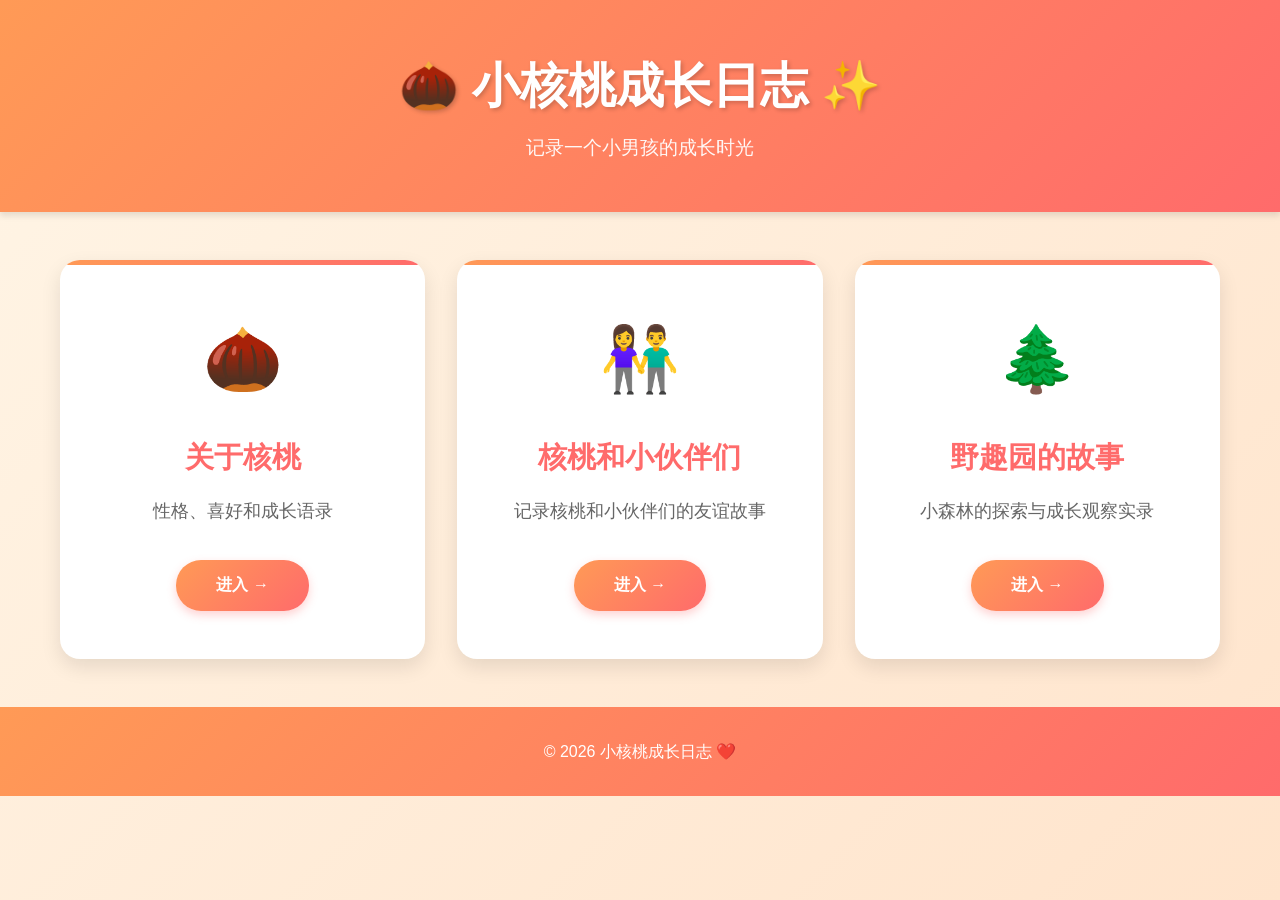
==== commit 8924b4e0: "update" ====
--- a/index.html
+++ b/index.html
@@ -37,13 +37,6 @@
                 <p class="nav-card-desc">小森林的探索与成长观察实录</p>
                 <a href="yequyuan.html" class="nav-card-link">进入 →</a>
             </div>
-
-            <div class="nav-card">
-                <div class="nav-card-icon">📚</div>
-                <h2>IC班记录</h2>
-                <p class="nav-card-desc">小爱老师记录的班级生活点滴</p>
-                <a href="ic.html" class="nav-card-link">进入 →</a>
-            </div>
         </section>
     </main>
 
--- a/style.css
+++ b/style.css
@@ -668,6 +668,71 @@
     line-height: 1.6;
 }
 
+/* 返回顶部按钮 */
+.back-to-top {
+    position: fixed;
+    bottom: 40px;
+    right: 40px;
+    width: 50px;
+    height: 50px;
+    background: linear-gradient(135deg, #ff9a56 0%, #ff6b6b 100%);
+    color: white;
+    border: none;
+    border-radius: 50%;
+    font-size: 1.5rem;
+    cursor: pointer;
+    box-shadow: 0 4px 15px rgba(255, 107, 107, 0.4);
+    opacity: 0;
+    visibility: hidden;
+    transition: all 0.3s ease;
+    z-index: 1000;
+}
+
+.back-to-top.show {
+    opacity: 1;
+    visibility: visible;
+}
+
+.back-to-top:hover {
+    transform: translateY(-5px);
+    box-shadow: 0 6px 20px rgba(255, 107, 107, 0.5);
+}
+
+/* 优化友谊故事卡片样式 */
+#stories .card {
+    transition: all 0.3s ease;
+    position: relative;
+}
+
+#stories .card::after {
+    content: '';
+    position: absolute;
+    top: 0;
+    left: 0;
+    right: 0;
+    bottom: 0;
+    border-radius: 15px;
+    box-shadow: 0 8px 25px rgba(0, 0, 0, 0.15);
+    opacity: 0;
+    transition: opacity 0.3s ease;
+    pointer-events: none;
+}
+
+#stories .card:hover::after {
+    opacity: 1;
+}
+
+#stories .card h3 {
+    font-size: 1.4rem;
+    color: #ff6b6b;
+    margin-bottom: 0.8rem;
+}
+
+#stories .card .date {
+    color: #ff9a56;
+    font-weight: 600;
+}
+
 /* Footer */
 footer {
     background: linear-gradient(135deg, #ff9a56 0%, #ff6b6b 100%);
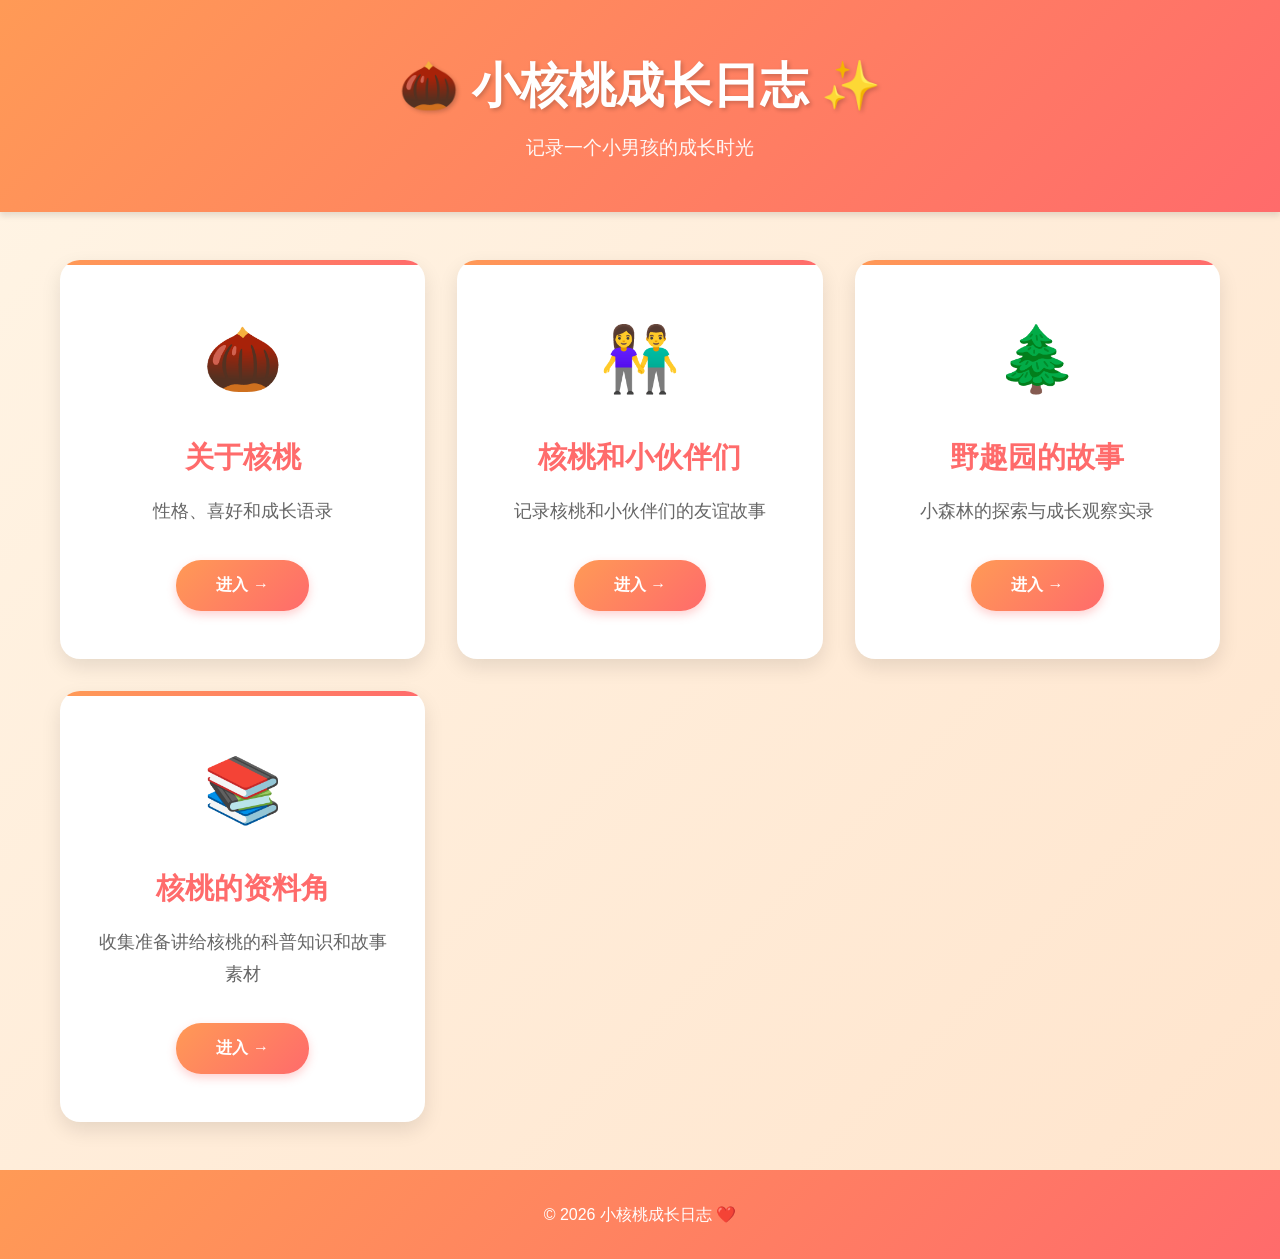
==== commit 7ab1eab9: "update" ====
--- a/index.html
+++ b/index.html
@@ -4,6 +4,7 @@
     <meta charset="UTF-8">
     <meta name="viewport" content="width=device-width, initial-scale=1.0">
     <title>小核桃成长日志</title>
+    <link rel="icon" href="data:image/svg+xml,<svg xmlns=%22http://www.w3.org/2000/svg%22 viewBox=%220 0 100 100%22><text y=%22.9em%22 font-size=%2290%22>🌰</text></svg>">
     <link rel="stylesheet" href="style.css">
 </head>
 <body>
@@ -37,6 +38,13 @@
                 <p class="nav-card-desc">小森林的探索与成长观察实录</p>
                 <a href="yequyuan.html" class="nav-card-link">进入 →</a>
             </div>
+
+            <div class="nav-card">
+                <div class="nav-card-icon">📚</div>
+                <h2>核桃的资料角</h2>
+                <p class="nav-card-desc">收集准备讲给核桃的科普知识和故事素材</p>
+                <a href="resources.html" class="nav-card-link">进入 →</a>
+            </div>
         </section>
     </main>
 
--- a/style.css
+++ b/style.css
@@ -292,59 +292,529 @@
 }
 
 /* Timeline */
+/* 星空粒子背景 */
+.stars-container {
+    position: absolute;
+    top: 0;
+    left: 0;
+    width: 100%;
+    height: 100%;
+    pointer-events: none;
+    overflow: hidden;
+    z-index: 0;
+}
+
+.star {
+    position: absolute;
+    width: 3px;
+    height: 3px;
+    background: radial-gradient(circle, rgba(255, 215, 100, 0.8) 0%, transparent 70%);
+    border-radius: 50%;
+    animation: twinkleStar 3s ease-in-out infinite;
+    box-shadow: 0 0 6px rgba(255, 215, 100, 0.5);
+}
+
+@keyframes twinkleStar {
+    0%, 100% {
+        opacity: 0.3;
+        transform: scale(0.8);
+    }
+    50% {
+        opacity: 1;
+        transform: scale(1.5);
+    }
+}
+
+/* Stories section with color transition */
+#stories {
+    position: relative;
+    background: linear-gradient(180deg,
+        #fdfcfb 0%,
+        #f9f7f4 100%);
+    overflow: hidden;
+}
+
+#stories::before {
+    content: '';
+    position: absolute;
+    top: -50%;
+    left: -50%;
+    width: 200%;
+    height: 200%;
+    background: radial-gradient(circle at 50% 50%,
+        rgba(255, 255, 255, 0.05) 0%,
+        transparent 50%);
+    animation: rotateGlow 20s linear infinite;
+    pointer-events: none;
+}
+
+@keyframes rotateGlow {
+    0% {
+        transform: rotate(0deg);
+    }
+    100% {
+        transform: rotate(360deg);
+    }
+}
+
+.timeline-intro {
+    text-align: center;
+    color: #ff9a56;
+    font-size: 1.1rem;
+    margin-bottom: 3rem;
+    font-style: italic;
+    opacity: 0;
+    animation: fadeIn 1s ease-out 0.3s forwards;
+    position: relative;
+}
+
+.timeline-intro::before,
+.timeline-intro::after {
+    content: '✨';
+    position: absolute;
+    animation: twinkle 2s ease-in-out infinite;
+}
+
+.timeline-intro::before {
+    left: 20%;
+    animation-delay: 0s;
+}
+
+.timeline-intro::after {
+    right: 20%;
+    animation-delay: 1s;
+}
+
+@keyframes twinkle {
+    0%, 100% {
+        opacity: 0.3;
+        transform: scale(0.8);
+    }
+    50% {
+        opacity: 1;
+        transform: scale(1.2);
+    }
+}
+
+@keyframes fadeIn {
+    from {
+        opacity: 0;
+        transform: translateY(-10px);
+    }
+    to {
+        opacity: 1;
+        transform: translateY(0);
+    }
+}
+
+.timeline-outro {
+    text-align: center;
+    color: #ff9a56;
+    font-size: 1.1rem;
+    margin-top: 2.5rem;
+    padding-top: 2rem;
+    border-top: 2px dashed rgba(255, 154, 86, 0.3);
+    font-style: italic;
+    position: relative;
+}
+
+.timeline-outro::after {
+    content: '→';
+    position: absolute;
+    right: 30%;
+    animation: moveForward 2s ease-in-out infinite;
+}
+
+@keyframes moveForward {
+    0%, 100% {
+        opacity: 0.5;
+        transform: translateX(0);
+    }
+    50% {
+        opacity: 1;
+        transform: translateX(10px);
+    }
+}
+
 .timeline {
     position: relative;
     padding: 2rem 0;
+    max-width: 1100px;
+    margin: 0 auto;
 }
 
 .timeline::before {
     content: '';
     position: absolute;
-    left: 30px;
+    left: 12px;
     top: 0;
     bottom: 0;
-    width: 4px;
-    background: linear-gradient(180deg, #ff9a56 0%, #ff6b6b 100%);
-    border-radius: 2px;
+    width: 2px;
+    background: linear-gradient(180deg, 
+        #fef3c7 0%,
+        #fde68a 25%,
+        #fcd34d 50%,
+        #fbbf24 75%,
+        #f59e0b 100%);
+    border-radius: 1px;
+    box-shadow: 
+        0 0 10px rgba(251, 191, 36, 0.3),
+        0 0 20px rgba(251, 191, 36, 0.1);
+    z-index: 1;
+}
+
+.timeline::after {
+    content: '✨';
+    position: absolute;
+    left: 4px;
+    top: 0;
+    font-size: 1rem;
+    animation: sparkle 3s ease-in-out infinite;
+}
+
+@keyframes glowPulse {
+    0%, 100% {
+        transform: scale(0.9);
+        opacity: 0.8;
+    }
+    50% {
+        transform: scale(1.1);
+        opacity: 1;
+    }
+}
+
+@keyframes sparkle {
+    0%, 100% {
+        opacity: 0;
+        transform: translateY(0) scale(0.8);
+    }
+    50% {
+        opacity: 1;
+        transform: translateY(20px) scale(1.2);
+    }
 }
 
 .timeline-item {
     position: relative;
-    padding-left: 80px;
-    margin-bottom: 3rem;
+    padding-left: 45px;
+    margin-bottom: 2.5rem;
+    opacity: 0;
+    transform: translateX(-30px);
+    transition: all 0.6s cubic-bezier(0.4, 0, 0.2, 1);
+    z-index: 10;
+}
+
+.timeline-item.visible {
+    opacity: 1;
+    transform: translateX(0);
 }
 
 .timeline-marker {
     position: absolute;
-    left: 0;
-    width: 60px;
-    height: 60px;
-    background: white;
-    border: 4px solid #ff9a56;
+    left: -3px;
+    width: 32px;
+    height: 32px;
+    background: linear-gradient(135deg, #fffbeb 0%, #fef3c7 100%);
+    border: 2px solid #ff9a56;
     border-radius: 50%;
     display: flex;
     align-items: center;
     justify-content: center;
-    font-size: 2rem;
-    box-shadow: 0 4px 10px rgba(0, 0, 0, 0.1);
+    font-size: 1.2rem;
+    box-shadow: 
+        0 2px 6px rgba(0, 0, 0, 0.1),
+        0 0 0 4px rgba(255, 154, 86, 0.1),
+        0 0 20px rgba(255, 154, 86, 0.2);
+    z-index: 100;
+    transform: scale(0.8);
+    opacity: 0.5;
+    transition: all 0.4s ease;
+}
+
+.timeline-item.visible .timeline-marker {
+    transform: scale(1);
+    opacity: 1;
+    animation: pop 0.5s cubic-bezier(0.68, -0.55, 0.265, 1.55);
+}
+
+.timeline-marker:hover {
+    animation: jump 0.6s ease-out infinite !important;
+}
+
+@keyframes jump {
+    0%, 100% {
+        transform: scale(1.3) translateY(0) rotate(0deg);
+    }\n    25% {
+        transform: scale(1.4) translateY(-8px) rotate(10deg);
+    }
+    50% {
+        transform: scale(1.35) translateY(-12px) rotate(-5deg);
+    }
+    75% {
+        transform: scale(1.38) translateY(-6px) rotate(5deg);
+    }
+}
+
+@keyframes pop {
+    0% {
+        transform: scale(0.5);
+    }
+    50% {
+        transform: scale(1.2);
+    }
+    100% {
+        transform: scale(1);
+    }
 }
 
 .timeline-content {
-    background: white;
-    padding: 1.5rem;
-    border-radius: 10px;
-    box-shadow: 0 3px 10px rgba(0, 0, 0, 0.1);
-    border-left: 4px solid #ff9a56;
+    background: rgba(254, 243, 199, 0.85);
+    padding: 2rem;
+    border-radius: 15px;
+    box-shadow: 
+        0 3px 10px rgba(0, 0, 0, 0.1),
+        inset 0 1px 0 rgba(255, 255, 255, 0.6);
+    border-left: 4px solid #fef3c7;
+    transition: all 0.4s cubic-bezier(0.4, 0, 0.2, 1);
+    position: relative;
+    overflow: hidden;
+    transform-style: preserve-3d;
+    perspective: 1000px;
+}
+
+/* 从上到下渐变 - 金色系由淡变深 */
+.timeline-item:nth-child(10n+1) .timeline-content {
+    background: rgba(254, 243, 199, 0.85);
+    border-left-color: #fef3c7;
+}
+
+.timeline-item:nth-child(10n+2) .timeline-content {
+    background: rgba(254, 240, 186, 0.87);
+    border-left-color: #fef0ba;
+}
+
+.timeline-item:nth-child(10n+3) .timeline-content {
+    background: rgba(253, 234, 165, 0.89);
+    border-left-color: #fdeaa5;
+}
+
+.timeline-item:nth-child(10n+4) .timeline-content {
+    background: rgba(253, 230, 152, 0.90);
+    border-left-color: #fde698;
+}
+
+.timeline-item:nth-child(10n+5) .timeline-content {
+    background: rgba(252, 220, 130, 0.91);
+    border-left-color: #fcdc82;
+}
+
+.timeline-item:nth-child(10n+6) .timeline-content {
+    background: rgba(252, 211, 108, 0.92);
+    border-left-color: #fcd36c;
+}
+
+.timeline-item:nth-child(10n+7) .timeline-content {
+    background: rgba(251, 200, 90, 0.93);
+    border-left-color: #fbc85a;
+}
+
+.timeline-item:nth-child(10n+8) .timeline-content {
+    background: rgba(251, 191, 72, 0.94);
+    border-left-color: #fbbf48;
+}
+
+.timeline-item:nth-child(10n+9) .timeline-content {
+    background: rgba(249, 178, 54, 0.95);
+    border-left-color: #f9b236;
+}
+
+.timeline-item:nth-child(10n+10) .timeline-content {
+    background: rgba(245, 158, 11, 0.95);
+    border-left-color: #f59e0b;
+}
+
+/* 连接线装饰 - 金色渐变 */
+.timeline-content::after {
+    content: '';
+    position: absolute;
+    left: -45px;
+    top: 20px;
+    width: 40px;
+    height: 2px;
+    background: linear-gradient(90deg, 
+        rgba(251, 191, 36, 0.3) 0%, 
+        rgba(251, 191, 36, 0.6) 50%, 
+        rgba(251, 191, 36, 0) 100%);
+    opacity: 0;
+    transition: opacity 0.4s ease;
+}
+
+.timeline-item.visible .timeline-content::after {
+    opacity: 1;
+    animation: drawLine 0.6s ease-out;
+}
+
+@keyframes drawLine {
+    from {
+        width: 0;
+    }
+    to {
+        width: 40px;
+    }
+}
+
+.timeline-content::before {
+    content: '';
+    position: absolute;
+    top: -50%;
+    right: -50%;
+    width: 200%;
+    height: 200%;
+    background: radial-gradient(circle, rgba(255, 154, 86, 0.1) 0%, transparent 70%);
+    opacity: 0;
+    transition: opacity 0.4s ease;
+}
+
+.timeline-content:hover::before {
+    opacity: 1;
+}
+
+.timeline-content:hover {
+    transform: translateX(8px) scale(1.01) rotateY(2deg) rotateX(-1deg);
+    box-shadow: 
+        0 8px 25px rgba(251, 191, 36, 0.2),
+        0 0 40px rgba(251, 191, 36, 0.1),
+        inset 0 1px 0 rgba(255, 255, 255, 0.8),
+        -5px 5px 15px rgba(0, 0, 0, 0.05);
+    border-left-width: 5px;
+}
+
+/* 3D鼠标跟随效果 */
+.timeline-content {
+    --mouse-x: 0.5;
+    --mouse-y: 0.5;
+}
+
+@media (hover: hover) {
+    .timeline-item:hover .timeline-content {
+        transform: 
+            translateX(8px) 
+            scale(1.01)
+            rotateY(calc((var(--mouse-x) - 0.5) * 5deg))
+            rotateX(calc((var(--mouse-y) - 0.5) * -3deg));
+    }
 }
 
 .timeline-content h3 {
     color: #ff6b6b;
     margin-bottom: 0.5rem;
-    font-size: 1.3rem;
+    font-size: 1.4rem;
+    transition: transform 0.3s ease, color 0.3s ease;
+}
+
+.timeline-content:hover h3 {
+    transform: scale(1.05);
+    animation: titleWiggle 0.5s ease-in-out;
+    color: #ff5252;
+}
+
+@keyframes titleWiggle {
+    0%, 100% {
+        transform: scale(1.05) rotate(0deg);
+    }
+    25% {
+        transform: scale(1.08) rotate(1deg);
+    }
+    50% {
+        transform: scale(1.06) rotate(-1deg);
+    }
+    75% {
+        transform: scale(1.07) rotate(0.5deg);
+    }
+}
+
+.timeline-content .date {
+    display: inline-block;
+    color: #ff9a56;
+    font-weight: 600;
+    font-size: 0.9rem;
+    margin-bottom: 1rem;
+    padding: 0.3rem 0.8rem;
+    background: linear-gradient(135deg, rgba(255, 154, 86, 0.1) 0%, rgba(255, 154, 86, 0.05) 100%);
+    border-radius: 20px;
+    border: 1px solid rgba(255, 154, 86, 0.2);
+    transition: all 0.3s ease;
+    position: relative;
+    overflow: hidden;
+}
+
+.timeline-item.visible .timeline-content .date {
+    animation: flipIn 0.6s cubic-bezier(0.68, -0.55, 0.265, 1.55) 0.3s backwards;
+}
+
+@keyframes flipIn {
+    0% {
+        transform: rotateX(-90deg);
+        opacity: 0;
+    }
+    100% {
+        transform: rotateX(0);
+        opacity: 1;
+    }
+}
+
+.timeline-content:hover .date {
+    background: linear-gradient(135deg, rgba(255, 154, 86, 0.15) 0%, rgba(255, 154, 86, 0.08) 100%);
+    border-color: rgba(255, 154, 86, 0.3);
+    transform: translateY(-2px) scale(1.05);
+    box-shadow: 0 4px 8px rgba(255, 154, 86, 0.2);
+    animation: dateBounce 0.6s ease-out;
+}
+
+@keyframes dateBounce {
+    0%, 100% {
+        transform: translateY(-2px) scale(1.05);
+    }
+    20% {
+        transform: translateY(-6px) scale(1.08) rotate(2deg);
+    }
+    40% {
+        transform: translateY(-3px) scale(1.06) rotate(-1deg);
+    }
+    60% {
+        transform: translateY(-5px) scale(1.07) rotate(1deg);
+    }
+    80% {
+        transform: translateY(-3px) scale(1.055) rotate(0deg);
+    }
 }
 
 .timeline-content p {
     color: #555;
+    line-height: 1.8;
+}
+
+/* 悔浮时文字逐个弹出 */
+.timeline-content:hover p {
+    animation: textBounce 0.8s ease-out;
+}
+
+@keyframes textBounce {
+    0%, 100% {
+        transform: translateY(0);
+    }
+    10% {
+        transform: translateY(-3px);
+    }
+    20% {
+        transform: translateY(0);
+    }
+    30% {
+        transform: translateY(-2px);
+    }
+    40% {
+        transform: translateY(0);
+    }
 }
 
 /* Quotes Container */
@@ -473,6 +943,61 @@
     box-shadow: 0 4px 12px rgba(0, 0, 0, 0.1);
     transition: transform 0.3s ease, box-shadow 0.3s ease;
     position: relative;
+}
+
+/* 不同颜色的对话框 */
+.quote-card:nth-child(6n+1) {
+    background: linear-gradient(135deg, #fff9e6 0%, #ffe4b3 100%);
+    border-left-color: #ff9a56;
+}
+
+.quote-card:nth-child(6n+1)::before {
+    color: #ff9a56;
+}
+
+.quote-card:nth-child(6n+2) {
+    background: linear-gradient(135deg, #e8fcf5 0%, #d4f8ec 100%);
+    border-left-color: #55efc4;
+}
+
+.quote-card:nth-child(6n+2)::before {
+    color: #55efc4;
+}
+
+.quote-card:nth-child(6n+3) {
+    background: linear-gradient(135deg, #fef5fb 0%, #fde2f3 100%);
+    border-left-color: #fd79a8;
+}
+
+.quote-card:nth-child(6n+3)::before {
+    color: #fd79a8;
+}
+
+.quote-card:nth-child(6n+4) {
+    background: linear-gradient(135deg, #ebe9fe 0%, #dfe6ff 100%);
+    border-left-color: #a29bfe;
+}
+
+.quote-card:nth-child(6n+4)::before {
+    color: #a29bfe;
+}
+
+.quote-card:nth-child(6n+5) {
+    background: linear-gradient(135deg, #e8f8f8 0%, #d9f2ed 100%);
+    border-left-color: #74b9ff;
+}
+
+.quote-card:nth-child(6n+5)::before {
+    color: #74b9ff;
+}
+
+.quote-card:nth-child(6n+6) {
+    background: linear-gradient(135deg, #fff5e6 0%, #ffe9cc 100%);
+    border-left-color: #fdcb6e;
+}
+
+.quote-card:nth-child(6n+6)::before {
+    color: #fdcb6e;
 }
 
 .quote-card::before {
@@ -658,6 +1183,158 @@
 .nav-card-link:hover {
     transform: translateX(5px);
     box-shadow: 0 6px 15px rgba(255, 107, 107, 0.4);
+}
+
+/* 资料角 */
+.resources-header {
+    background: linear-gradient(135deg, #5c9f88 0%, #447c76 100%);
+}
+
+.resource-welcome {
+    display: flex;
+    align-items: center;
+    gap: 1.5rem;
+    background: linear-gradient(135deg, #fffef8 0%, #f1f8ed 100%);
+}
+
+.resource-welcome h2 {
+    color: #447c76;
+    border-bottom-color: #88b49f;
+}
+
+.resource-welcome-icon {
+    flex: 0 0 auto;
+    font-size: 4rem;
+}
+
+.resource-shelves {
+    display: grid;
+    grid-template-columns: repeat(3, minmax(0, 1fr));
+    gap: 1.5rem;
+}
+
+.resource-shelf {
+    padding: 2rem;
+    border-radius: 18px;
+    box-shadow: 0 5px 15px rgba(0, 0, 0, 0.08);
+    scroll-margin-top: 6rem;
+}
+
+.resource-shelf-wide {
+    grid-column: 1 / -1;
+}
+
+.resource-shelf-science {
+    background: linear-gradient(145deg, #eef9f7 0%, #dcefeb 100%);
+}
+
+.resource-shelf-stories {
+    background: linear-gradient(145deg, #fff4e8 0%, #ffe5ca 100%);
+}
+
+.resource-shelf-ideas {
+    background: linear-gradient(145deg, #f8f3ff 0%, #e9def8 100%);
+}
+
+.resource-shelf-icon {
+    font-size: 3rem;
+    margin-bottom: 0.5rem;
+}
+
+.resource-shelf h2 {
+    color: #3d6761;
+    margin-bottom: 0.75rem;
+}
+
+.resource-shelf > p {
+    color: #5f6967;
+    min-height: 3.2rem;
+}
+
+.resource-empty {
+    margin-top: 1.5rem;
+    padding: 1rem;
+    color: #77817f;
+    background: rgba(255, 255, 255, 0.55);
+    border: 2px dashed rgba(68, 124, 118, 0.25);
+    border-radius: 12px;
+    text-align: center;
+}
+
+.resource-item {
+    margin-top: 1.25rem;
+    padding: 1.25rem;
+    background: rgba(255, 255, 255, 0.85);
+    border-radius: 12px;
+}
+
+.resource-item h3 {
+    margin: 0.35rem 0 0.65rem;
+    color: #3d6761;
+}
+
+.resource-item-meta {
+    color: #8a9693;
+    font-size: 0.85rem;
+}
+
+.resource-item a {
+    color: #447c76;
+    font-weight: 600;
+    text-decoration: none;
+}
+
+.resource-item-featured {
+    max-width: 820px;
+    margin: 1.5rem auto 0;
+}
+
+.resource-item-image {
+    display: block;
+    width: 100%;
+    height: auto;
+    margin-top: 1rem;
+    border-radius: 12px;
+    box-shadow: 0 4px 14px rgba(35, 73, 66, 0.14);
+}
+
+.resource-story-link {
+    display: block;
+    margin-top: 1rem;
+    padding: 0.8rem 1rem;
+    background: #447c76;
+    color: white !important;
+    border-radius: 10px;
+    text-align: center;
+    transition: background 0.3s ease, transform 0.3s ease;
+}
+
+.resource-story-link:hover {
+    background: #315f5a;
+    transform: translateY(-2px);
+}
+
+.milk-story-pages {
+    max-width: 900px;
+    margin-left: auto;
+    margin-right: auto;
+    background: #f7fbf5;
+}
+
+.story-page + .story-page {
+    margin-top: 3rem;
+    padding-top: 3rem;
+    border-top: 2px dashed rgba(68, 124, 118, 0.3);
+}
+
+.story-page-number {
+    width: fit-content;
+    margin: 0 auto 1rem;
+    padding: 0.35rem 1.2rem;
+    color: white;
+    background: #447c76;
+    border-radius: 20px;
+    font-weight: 600;
 }
 
 /* 友谊故事相关样式 */
@@ -733,6 +1410,132 @@
     font-weight: 600;
 }
 
+/* 📱 手机端交互样式 */
+
+/* 触摸反馈 */
+.timeline-marker {
+    -webkit-tap-highlight-color: transparent;
+    touch-action: manipulation;
+}
+
+.timeline-marker.touched {
+    transform: scale(1.5) !important;
+    transition: transform 0.1s ease-out;
+}
+
+/* 爱心爆炸粒子 */
+.burst-particle {
+    position: fixed;
+    font-size: 1.5rem;
+    pointer-events: none;
+    z-index: 9999;
+    animation: burstOut 1s ease-out forwards;
+}
+
+@keyframes burstOut {
+    0% {
+        transform: translate(0, 0) scale(0);
+        opacity: 1;
+    }
+    100% {
+        transform: translate(var(--burst-x), var(--burst-y)) scale(1.5);
+        opacity: 0;
+    }
+}
+
+/* 双击放大卡片 */
+.timeline-content.zoomed {
+    position: fixed;
+    top: 50%;
+    left: 50%;
+    transform: translate(-50%, -50%) scale(1.1) !important;
+    z-index: 1000;
+    max-width: 90vw;
+    max-height: 80vh;
+    overflow-y: auto;
+    box-shadow: 0 20px 60px rgba(0, 0, 0, 0.3) !important;
+    animation: zoomIn 0.3s cubic-bezier(0.68, -0.55, 0.265, 1.55);
+}
+
+.timeline-content.zoomed::before {
+    content: '';
+    position: fixed;
+    top: 0;
+    left: 0;
+    right: 0;
+    bottom: 0;
+    background: rgba(0, 0, 0, 0.5);
+    z-index: -1;
+}
+
+@keyframes zoomIn {
+    from {
+        transform: translate(-50%, -50%) scale(0.8);
+        opacity: 0;
+    }
+    to {
+        transform: translate(-50%, -50%) scale(1.1);
+        opacity: 1;
+    }
+}
+
+/* 增大触摸目标 */
+@media (max-width: 768px) {
+    .timeline-marker {
+        width: 44px;
+        height: 44px;
+        font-size: 1.5rem;
+        left: -9px;
+    }
+    
+    .back-to-top {
+        width: 60px;
+        height: 60px;
+        font-size: 1.8rem;
+        bottom: 30px;
+        right: 20px;
+    }
+}
+
+/* 滑动提示 */
+.swipe-hint {
+    position: fixed;
+    top: 50%;
+    left: 50%;
+    transform: translate(-50%, -50%);
+    background: rgba(0, 0, 0, 0.85);
+    color: white;
+    padding: 1.5rem 2rem;
+    border-radius: 15px;
+    font-size: 1.1rem;
+    text-align: center;
+    z-index: 10000;
+    animation: hintPulse 2s ease-in-out infinite;
+    box-shadow: 0 10px 30px rgba(0, 0, 0, 0.5);
+    backdrop-filter: blur(10px);
+    line-height: 1.8;
+}
+
+.swipe-hint.fade-out {
+    animation: fadeOutHint 0.5s ease-out forwards;
+}
+
+@keyframes hintPulse {
+    0%, 100% {
+        transform: translate(-50%, -50%) scale(1);
+    }
+    50% {
+        transform: translate(-50%, -50%) scale(1.05);
+    }
+}
+
+@keyframes fadeOutHint {
+    to {
+        opacity: 0;
+        transform: translate(-50%, -50%) scale(0.8);
+    }
+}
+
 /* Footer */
 footer {
     background: linear-gradient(135deg, #ff9a56 0%, #ff6b6b 100%);
@@ -744,6 +1547,48 @@
 
 /* Responsive Design */
 @media (max-width: 768px) {
+    /* 移动端禁用3D效果 */
+    .timeline-content {
+        transform-style: flat !important;
+        perspective: none !important;
+        transition: transform 0.3s ease, box-shadow 0.3s ease;
+    }
+    
+    .timeline-content:hover {
+        transform: translateX(5px) scale(1.01) !important;
+    }
+    
+    /* 触摸时的即时反馈 */
+    .timeline-content:active {
+        transform: scale(0.98) !important;
+        transition: transform 0.1s ease;
+    }
+    
+    /* 减少星星数量 */
+    .star:nth-child(n+15) {
+        display: none;
+    }
+    
+    /* 减少彩色粒子 */
+    .color-particle:nth-child(n+10) {
+        display: none;
+    }
+    
+    /* 禁用emoji动画避免滚动抖动 */
+    .timeline-marker {
+        animation: none !important;
+    }
+    
+    .timeline-item.visible .timeline-marker {
+        animation: pop 0.5s cubic-bezier(0.68, -0.55, 0.265, 1.55) !important;
+    }
+    
+    /* 更大的文字和行距 */
+    body {
+        font-size: 16px;
+        line-height: 1.8;
+    }
+    
     header h1 {
         font-size: 1.8rem;
         padding: 0 1rem;
@@ -755,12 +1600,16 @@
 
     nav .container {
         flex-wrap: wrap;
-        gap: 0.3rem;
+        gap: 0.5rem;
     }
 
     nav a {
-        padding: 0.4rem 0.8rem;
-        font-size: 0.85rem;
+        padding: 0.6rem 1rem;
+        font-size: 0.9rem;
+        min-height: 44px;
+        display: flex;
+        align-items: center;
+        justify-content: center;
     }
 
     .section {
@@ -773,6 +1622,22 @@
     
     .section h3 {
         font-size: 1.2rem;
+    }
+    
+    /* 时间轴优化 */
+    .timeline-item {
+        padding-left: 55px;
+        margin-bottom: 3rem;
+    }
+    
+    .timeline-content {
+        padding: 1.5rem;
+        font-size: 1rem;
+    }
+    
+    .timeline-content p {
+        font-size: 1rem;
+        line-height: 1.8;
     }
     
     /* 小朋友卡片 - 手机上每行2个 */
@@ -785,6 +1650,18 @@
     .grid {
         grid-template-columns: 1fr !important;
     }
+
+    .resource-shelves {
+        grid-template-columns: 1fr;
+    }
+
+    .resource-welcome {
+        align-items: flex-start;
+    }
+
+    .resource-welcome-icon {
+        font-size: 2.5rem;
+    }
     
     .card {
         padding: 1.2rem;
@@ -795,6 +1672,36 @@
     }
     
     .card h3 {
+        font-size: 1.2rem;
+    }
+    
+    /* 时间轴 - 手机适配 */
+    .timeline {
+        padding-left: 0;
+    }
+    
+    .timeline::before {
+        left: 10px;
+        width: 2px;
+    }
+    
+    .timeline-item {
+        padding-left: 40px;
+    }
+    
+    .timeline-marker {
+        left: -3px;
+        width: 28px;
+        height: 28px;
+        font-size: 1rem;
+        border-width: 2px;
+    }
+    
+    .timeline-content {
+        padding: 1.2rem;
+    }
+    
+    .timeline-content h3 {
         font-size: 1.2rem;
     }
     
@@ -826,6 +1733,15 @@
     .preference-image {
         max-width: 100%;
     }
+    
+    /* 返回顶部按钮 */
+    .back-to-top {
+        bottom: 20px;
+        right: 20px;
+        width: 45px;
+        height: 45px;
+        font-size: 1.3rem;
+    }
 }
 
 /* 更小的手机屏幕 */
@@ -846,6 +1762,10 @@
     .card {
         padding: 1rem;
     }
+
+    .resource-welcome {
+        display: block;
+    }
     
     /* 小朋友卡片 - 更小屏幕上单列 */
     .kids-grid {
